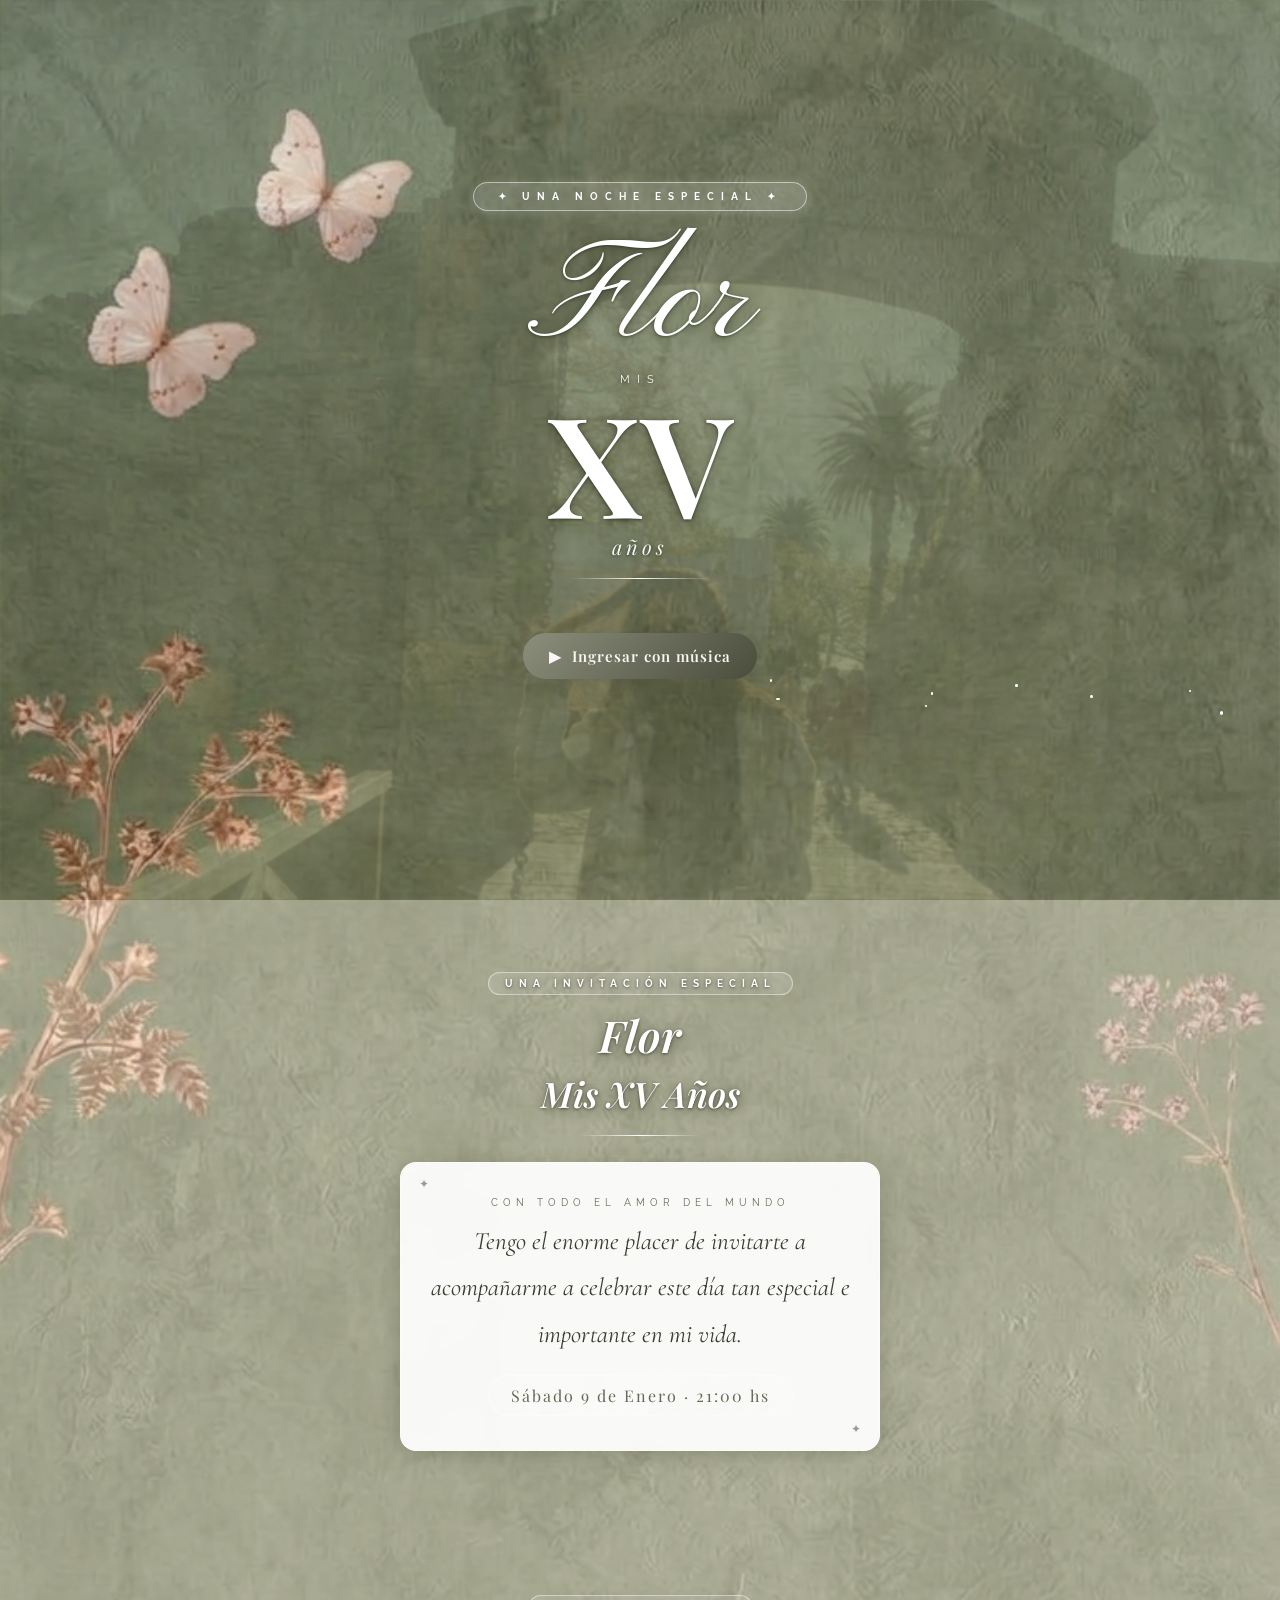
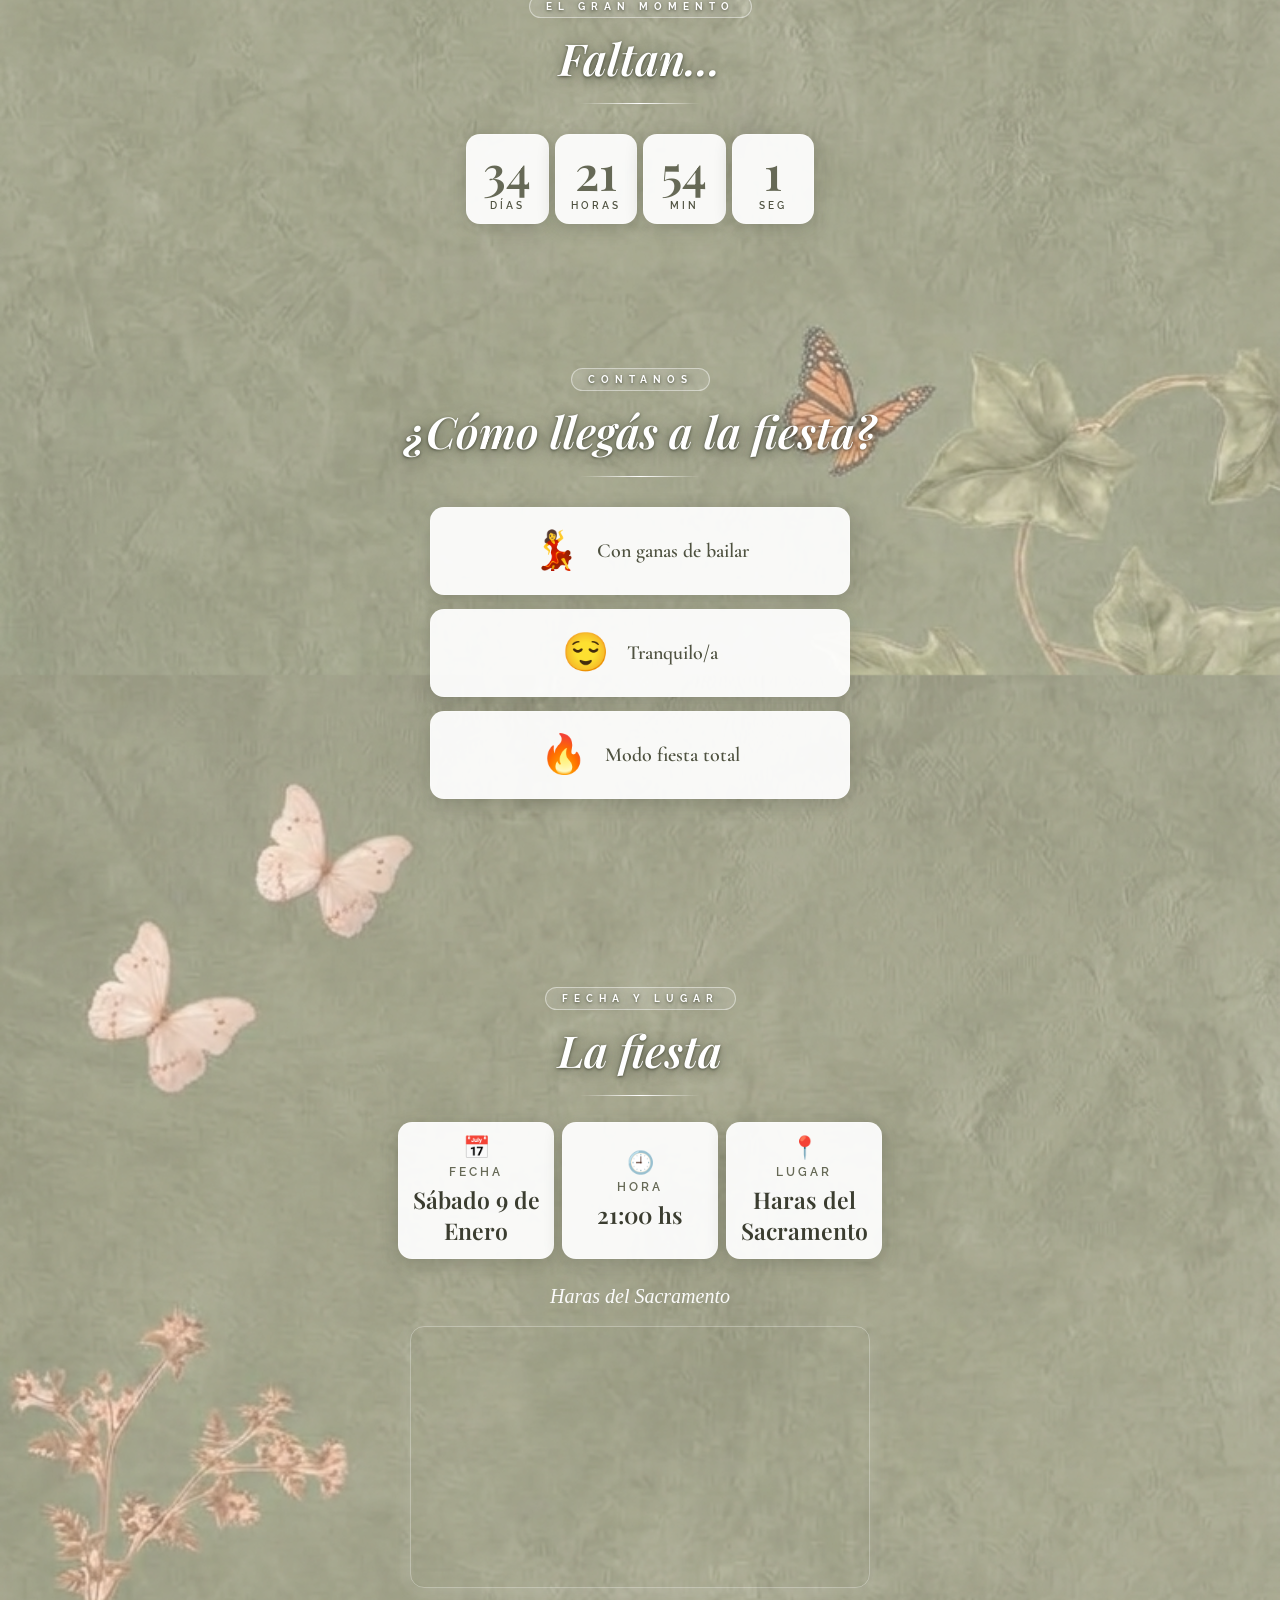
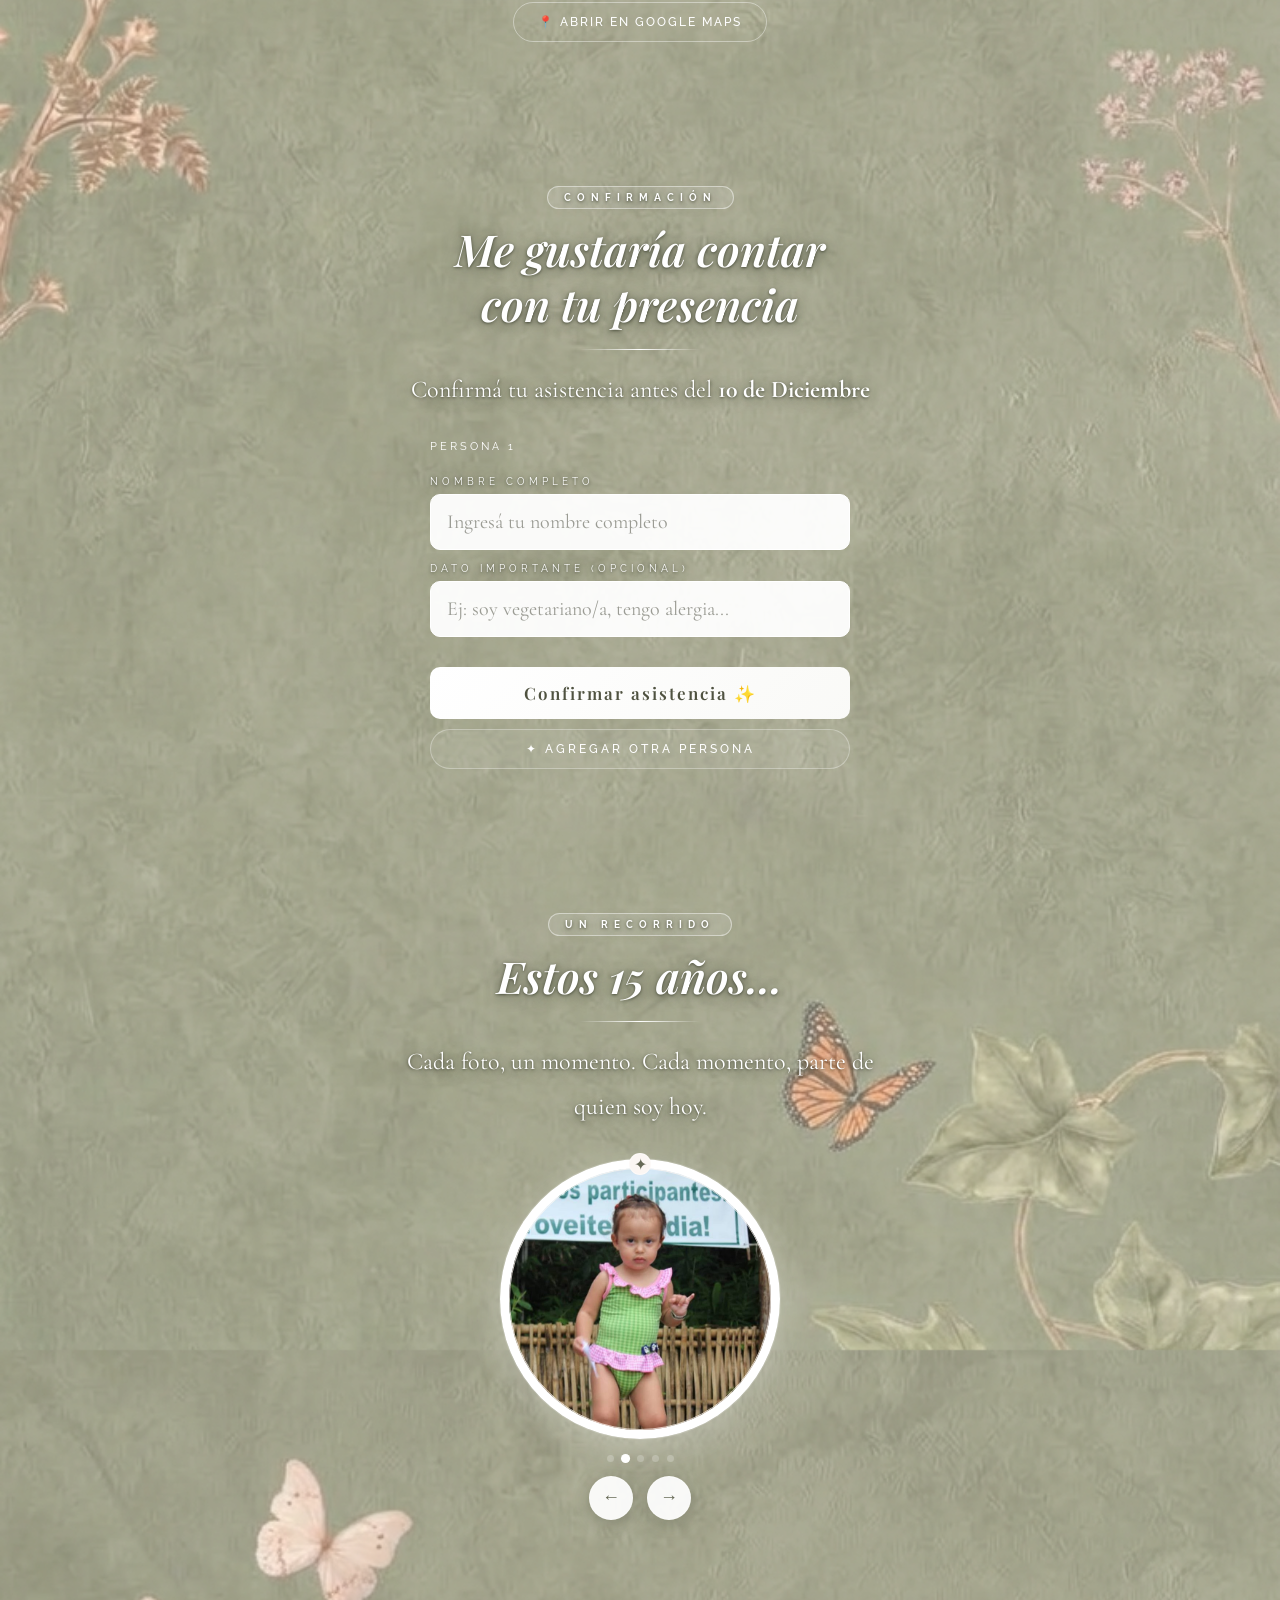
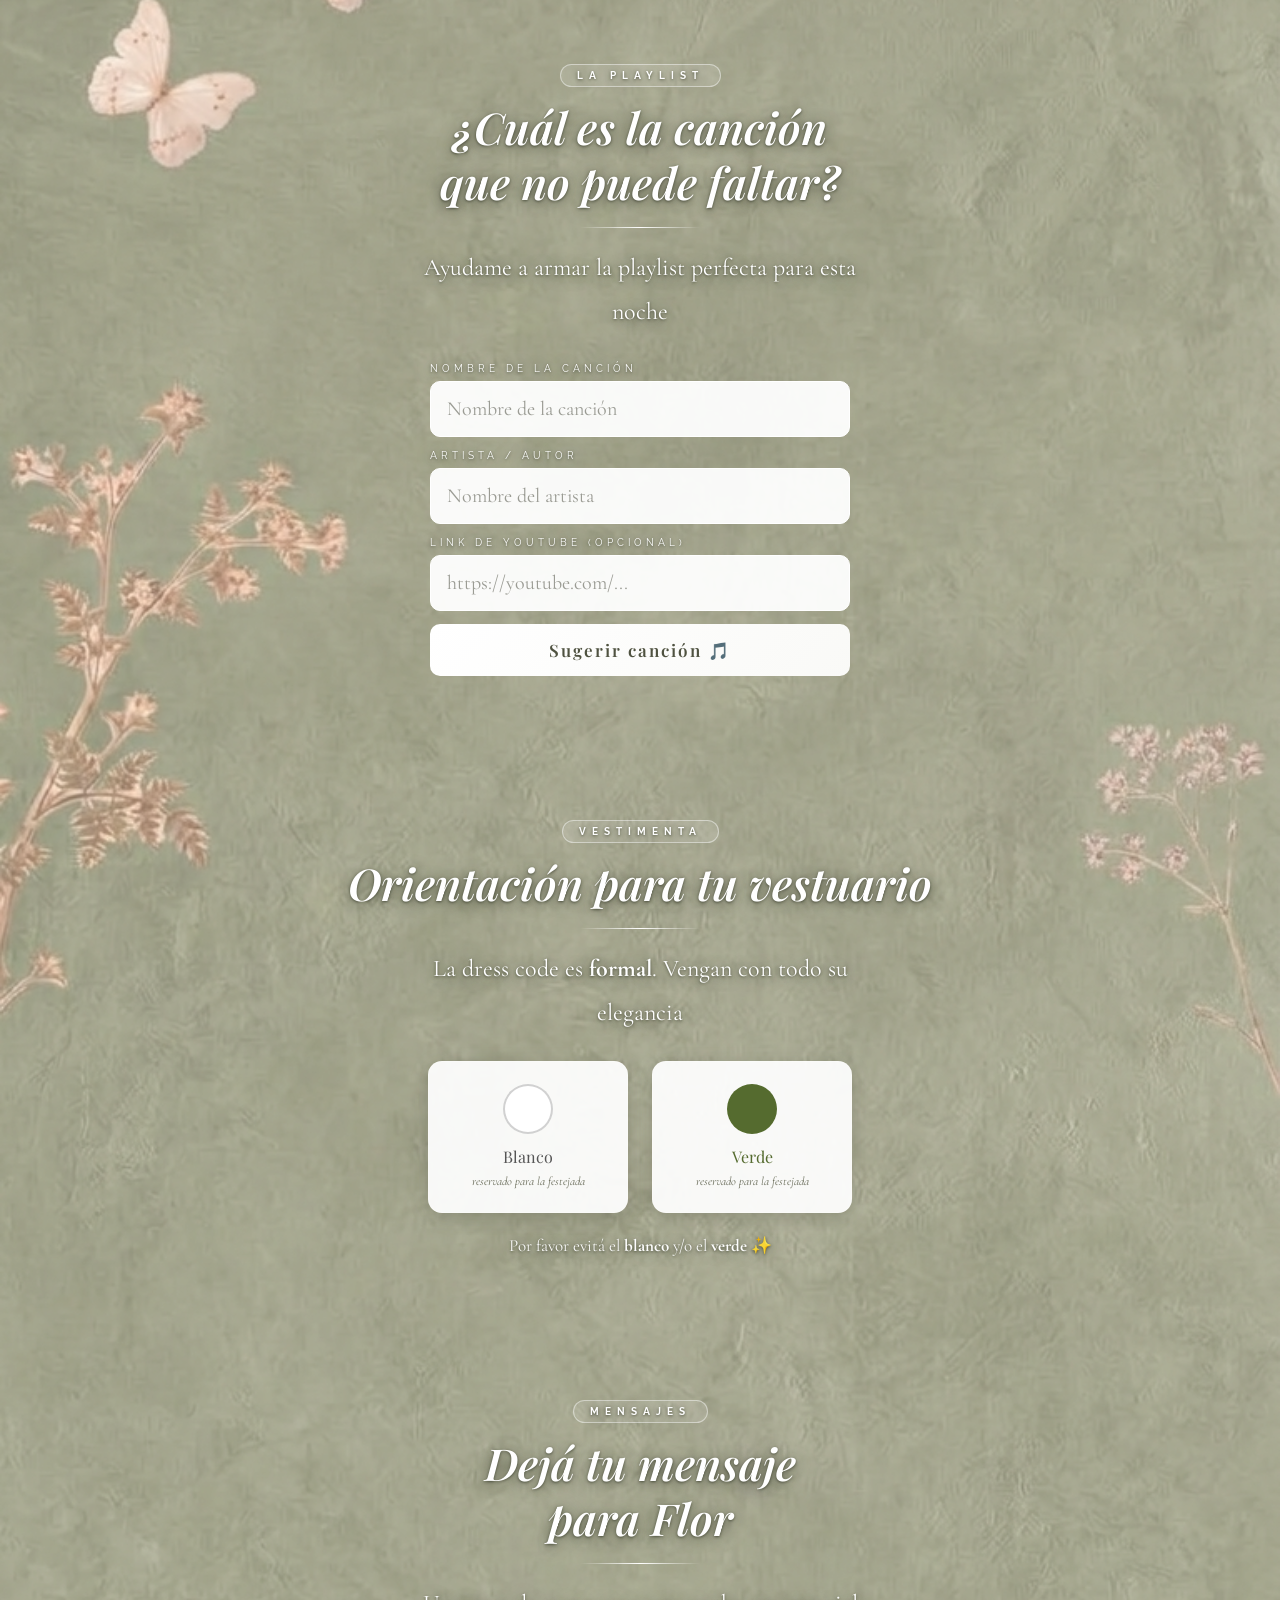
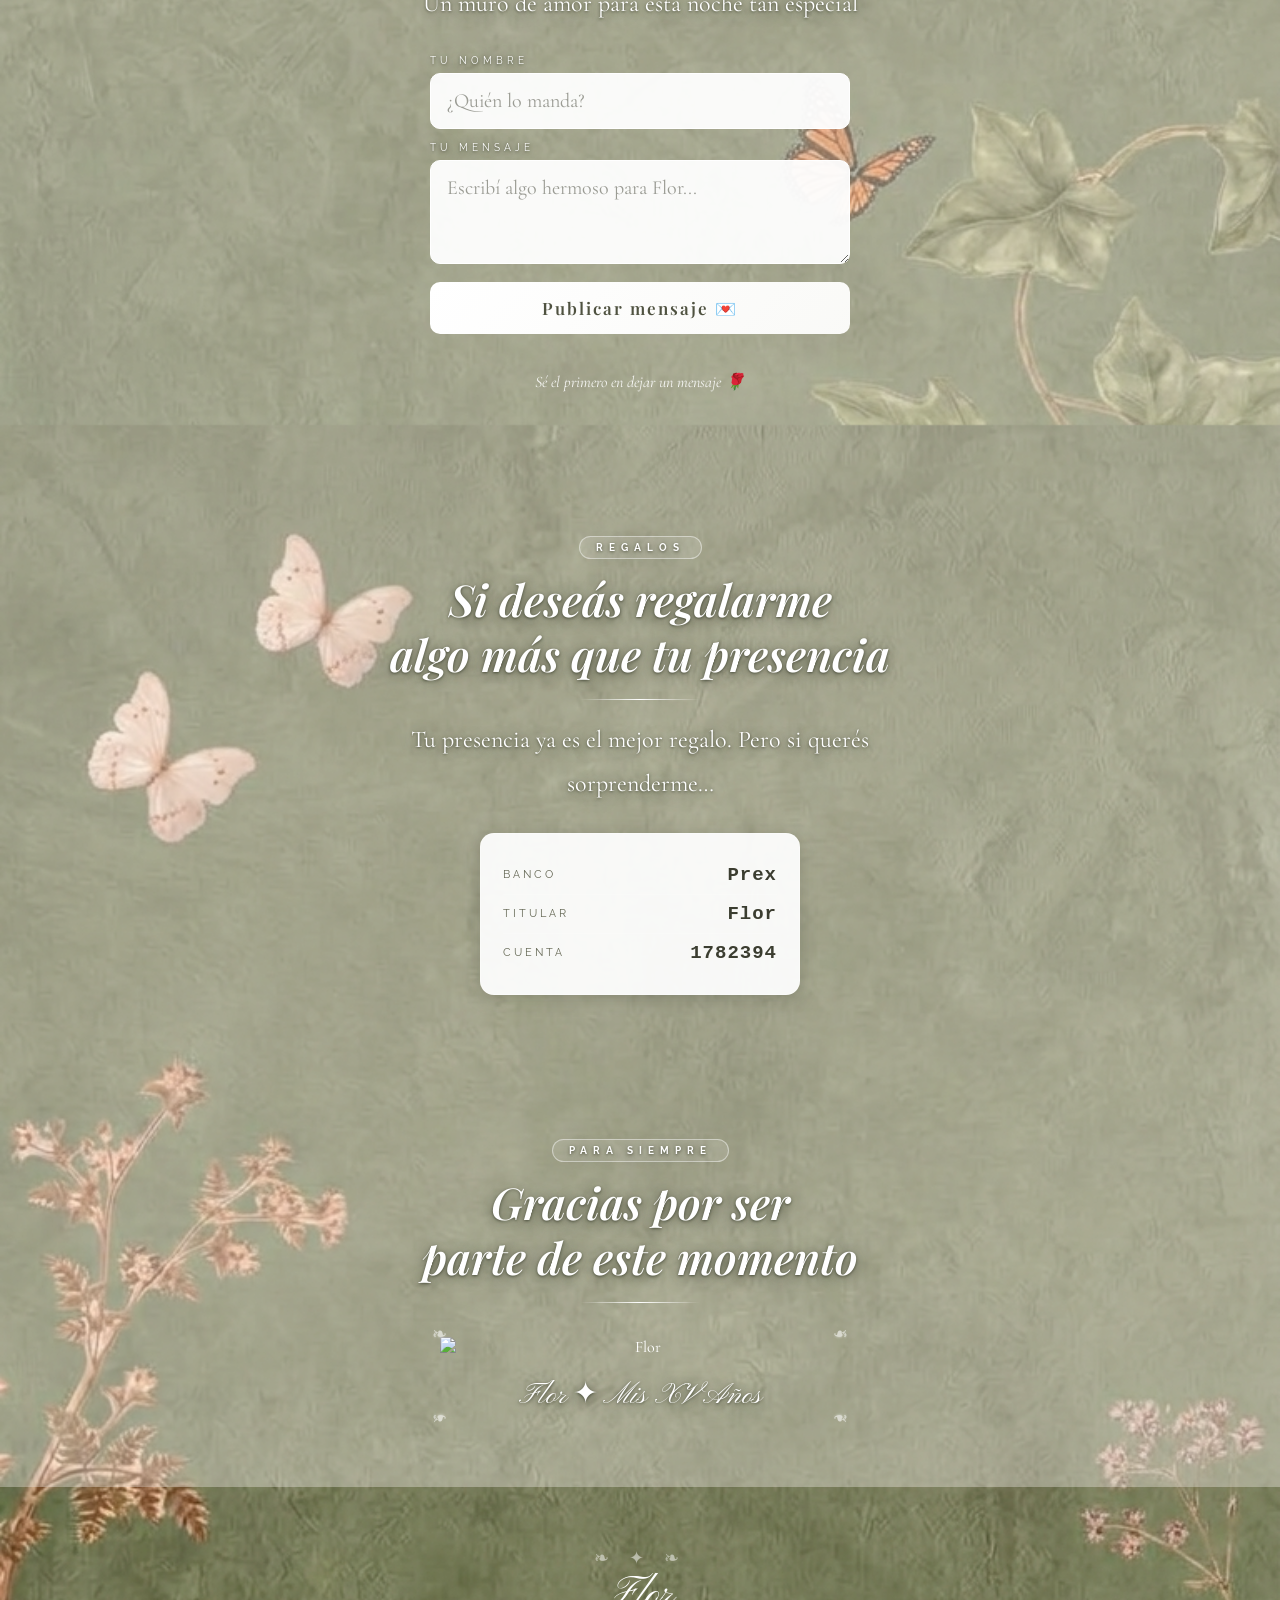
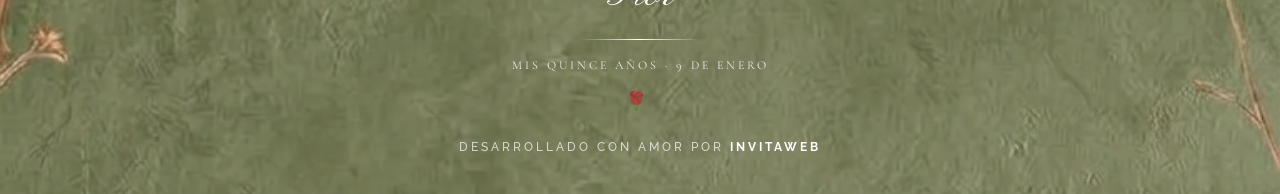
==== invitacion.html @ 7af590e0 "Update invitacion.html" ====
<!DOCTYPE html>
<html lang="es">
<head>
<meta charset="utf-8"/>
<meta content="width=device-width, initial-scale=1.0" name="viewport"/>
<title>Mis XV – Flor</title>
<meta content="Mis XV – Flor 🌹" property="og:title"/>
<meta content="¡Estás invitado/a a mis XV años! Sábado 19 de Septiembre · 21:00 hs" property="og:description"/>
<link href="https://fonts.googleapis.com/css2?family=Playfair+Display:ital,wght@0,400;0,600;1,400;1,600&family=Cormorant+Garamond:ital,wght@0,300;0,400;0,500;1,300;1,400&family=IM+Fell+English:ital@0;1&family=Raleway:wght@300;400;500&family=Dancing+Script:wght@600;700&family=Pinyon+Script&display=swap" rel="stylesheet"/>
<link href="styles.css" rel="stylesheet"/>
</head>
<body>
<div id="petals"></div>

<audio id="bg-audio" loop="">
<source src="https://www.dropbox.com/scl/fi/rh0qmie93x6ku0ab68xy7/beabadoobee-Glue-Song-Official-Music-Video.mp3?rlkey=zd44i51u4s9b6aph5uduyo4s8&st=zehzdgxe&dl=0&raw=1" type="audio/mpeg"/>
</audio>

<!-- ═══ HERO ═══ -->
<section id="hero">
<div id="hero-bg-photo"></div>
<div class="hero-badge">✦ una noche especial ✦</div>
<h1 class="hero-name">Flor</h1>
<p class="hero-pre">Mis</p>
<div class="hero-xv">XV</div>
<p class="hero-anos">años</p>
<div class="hero-divider"></div>
<div class="music-btn-wrap">
<button class="btn-music" id="musicBtn" onclick="toggleMusic()">
<span id="musicIcon">▶</span>
<span id="musicLabel">Ingresar con música</span>
</button>
<div class="audio-playing" id="audioAnim">
<div class="bar-anim" style="animation-delay:0s;height:5px;"></div>
<div class="bar-anim" style="animation-delay:.12s;height:9px;"></div>
<div class="bar-anim" style="animation-delay:.24s;height:13px;"></div>
<div class="bar-anim" style="animation-delay:.12s;height:9px;"></div>
<div class="bar-anim" style="animation-delay:0s;height:5px;"></div>
<span style="margin-left:8px;">Beabadoobee - Glue Song</span>
</div>
</div>
</section>

<!-- ═══ INVITACIÓN ═══ -->
<section class="section s-dark" id="invitacion">
<span class="sec-tag">una invitación especial</span>
<h2 class="sec-title"><span style="color:var(--fucsia-lila);">Flor</span><br/><em style="font-size:.8em;color:var(--gold);">Mis XV Años</em></h2>
<div class="gold-line"></div>
<div class="invite-card">
<p class="invite-who">Con todo el amor del mundo</p>
<p class="invite-text">Tengo el enorme placer de invitarte a acompañarme a celebrar este día tan especial e importante en mi vida.</p>
<div class="invite-date">Sábado 9 de Enero · 21:00 hs</div>
</div>
</section>

<!-- ═══ COUNTDOWN ═══ -->
<section class="section" id="countdown-section">
<span class="sec-tag">el gran momento</span>
<h2 class="sec-title" id="countdownTitle">Faltan...</h2>
<div class="gold-line"></div>
<div class="countdown-grid" id="countdownGrid">
<div class="count-box"><span class="count-num" id="cd-days">--</span><span class="count-label">Días</span></div>
<div class="count-box"><span class="count-num" id="cd-hours">--</span><span class="count-label">Horas</span></div>
<div class="count-box"><span class="count-num" id="cd-mins">--</span><span class="count-label">Min</span></div>
<div class="count-box"><span class="count-num" id="cd-secs">--</span><span class="count-label">Seg</span></div>
</div>
<div id="event-arrived">🌹 ¡Esta noche es la noche! 🌹</div>
</section>

<!-- ═══ MOOD ═══ -->
<section class="section s-rose">
<span class="sec-tag">contanos</span>
<h2 class="sec-title">¿Cómo llegás a la fiesta?</h2>
<div class="gold-line"></div>
<div class="mood-grid mood-grid-vertical">
<button class="mood-btn mood-btn-centered" onclick="selectMood(this,'¡Así me gusta! ¡Con toda la energía! 💃')">
<span class="mood-icon">💃</span><span class="mood-label">Con ganas de bailar</span>
</button>
<button class="mood-btn mood-btn-centered" onclick="selectMood(this,'Perfecto, también hay lugar para descansar 😌')">
<span class="mood-icon">😌</span><span class="mood-label">Tranquilo/a</span>
</button>
<button class="mood-btn mood-btn-centered" onclick="selectMood(this,'¡Genial, va a ser una noche a pura fiesta! 🎉🔥')">
<span class="mood-icon">🔥</span><span class="mood-label">Modo fiesta total</span>
</button>
</div>
<p id="mood-response"></p>
</section>

<!-- ═══ LUGAR ═══ -->
<section class="section s-dark">
<span class="sec-tag">fecha y lugar</span>
<h2 class="sec-title">La fiesta</h2>
<div class="gold-line"></div>
<div class="lugar-info">
<div class="lugar-detail"><span class="ld-icon">📅</span><span class="ld-label">Fecha</span><span class="ld-val">Sábado 9 de Enero</span></div>
<div class="lugar-detail"><span class="ld-icon">🕘</span><span class="ld-label">Hora</span><span class="ld-val">21:00 hs</span></div>
<div class="lugar-detail"><span class="ld-icon">📍</span><span class="ld-label">Lugar</span><span class="ld-val">Haras del Sacramento</span></div>
</div>
<p style="margin-top:6px;font-family:'IM Fell English',serif;font-style:italic;font-size:clamp(17px,3.8vw,20px);color:var(--text2);">Haras del Sacramento</p>
  <div class="map-embed-wrap">
<iframe src="https://www.google.com/maps?q=Haras+del+Sacramento&output=embed" width="100%" height="260" style="border:0;" allowfullscreen="" loading="lazy" referrerpolicy="no-referrer-when-downgrade"></iframe>
</div>
<a class="btn-add-more" style="display:inline-block;margin-top:14px;text-decoration:none;" href="https://www.google.com/maps/search/?api=1&query=Haras+del+Sacramento" target="_blank">📍 Abrir en Google Maps</a>
</div>
</section>

<!-- ═══ RSVP ═══ -->
<section class="section">
<span class="sec-tag">confirmación</span>
<h2 class="sec-title">Me gustaría contar<br/>con tu presencia</h2>
<div class="gold-line"></div>
<p class="sec-body">Confirmá tu asistencia antes del <strong style="color:var(--gold)">10 de Diciembre</strong></p>
<div id="rsvp-wrap">
<div id="rsvp-forms-container">
<div class="rsvp-form rsvp-person-form" id="rsvp-form-0">
<p class="rsvp-person-label">Persona 1</p>
<div><label class="field-label">Nombre completo</label><input class="rsvp-input rsvp-name-input" placeholder="Ingresá tu nombre completo" type="text"/></div>
<div><label class="field-label">Dato importante (opcional)</label><input class="rsvp-input rsvp-dato-input" placeholder="Ej: soy vegetariano/a, tengo alergia..." type="text"/></div>
</div>
</div>
<div style="max-width:420px;margin:12px auto 0;display:flex;gap:10px;flex-direction:column;">
<div style="position:relative;">
  <div class="party-burst" id="party-burst"></div>
  <button class="btn-gold" id="rsvp-btn" onclick="submitRSVP()">Confirmar asistencia ✨</button>
</div>
<button class="btn-add-person" id="btn-add-person" onclick="addRSVPPerson()">✦ Agregar otra persona</button>
<div class="progress-wrap" id="rsvp-progress-wrap">
  <div class="progress-bar" id="rsvp-progress-bar"></div>
</div>
<p class="sheet-loading" id="rsvp-loading">Enviando...</p>
</div>
</div>
<div class="success-box" id="rsvp-success" style="position:relative;">
  <div class="music-burst" id="party-burst-success"></div>
  <div class="song-success-content">
    <div class="vinyl-spin">🌹</div>
    <p class="song-success-headline">¡Confirmado!</p>
    <p class="success-msg" id="rsvp-thanks-msg"></p>
    <button class="btn-add-more" onclick="showAddMore()">¿Olvidaste a alguien? Agregar más →</button>
  </div>
</div>
<div id="rsvp-add-more" style="display:none;max-width:420px;margin:20px auto 0;">
  <div id="rsvp-extra-container"></div>
  <div style="display:flex;gap:10px;flex-direction:column;margin-top:10px;">
    <button class="btn-add-person" onclick="addExtraPerson()">✦ Agregar otra persona</button>
    <button class="btn-gold" id="rsvp-extra-btn" onclick="submitExtra()">Confirmar ✨</button>
    <p class="sheet-loading" id="rsvp-extra-loading">Enviando...</p>
  </div>
</div>
</section>

<!-- ═══ SLIDESHOW ═══ -->
<section class="section s-dark" id="slideshow-section">
<span class="sec-tag">un recorrido</span>
<h2 class="sec-title">Estos 15 años...</h2>
<div class="gold-line"></div>
<p class="sec-body">Cada foto, un momento. Cada momento, parte de quien soy hoy.</p>
<div class="slides-wrap">
<div class="slide active">
<div class="slide-photo"><div class="slide-photo-inner"><img alt="Foto 1" onerror="handleSlideImgError(this,1)" src="img/foto-1.jpg"/></div></div>
</div>
<div class="slide">
<div class="slide-photo"><div class="slide-photo-inner"><img alt="Foto 2" onerror="handleSlideImgError(this,2)" src="img/foto-2.jpg"/></div></div>
</div>
<div class="slide">
<div class="slide-photo"><div class="slide-photo-inner"><img alt="Foto 3" onerror="handleSlideImgError(this,3)" src="img/foto-3.jpg"/></div></div>
</div>
<div class="slide">
<div class="slide-photo"><div class="slide-photo-inner"><img alt="Foto 4" onerror="handleSlideImgError(this,4)" src="img/foto-4.jpg"/></div></div>
</div>
<div class="slide">
<div class="slide-photo"><div class="slide-photo-inner"><img alt="Foto 5" onerror="handleSlideImgError(this,5)" src="img/foto-5.jpg"/></div></div>
</div>
</div>
<div class="slide-dots" id="slideDots"></div>
<div class="slide-nav">
<button onclick="changeSlide(-1)">←</button>
<button onclick="changeSlide(1)">→</button>
</div>
</section>

<!-- ═══ CANCIÓN ═══ -->
<section class="section s-rose">
<span class="sec-tag">la playlist</span>
<h2 class="sec-title">¿Cuál es la canción<br/>que no puede faltar?</h2>
<div class="gold-line"></div>
<p class="sec-body">Ayudame a armar la playlist perfecta para esta noche </p>
<div id="cancion-wrap">
<div class="cancion-form">
<div><label class="field-label">Nombre de la canción</label><input class="rsvp-input" id="song-name" placeholder="Nombre de la canción" type="text"/></div>
<div><label class="field-label">Artista / Autor</label><input class="rsvp-input" id="song-artist" placeholder="Nombre del artista" type="text"/></div>
<div><label class="field-label">Link de YouTube (opcional)</label><input class="rsvp-input" id="song-yt" placeholder="https://youtube.com/..." type="url"/></div>
<button class="btn-gold" id="song-btn" onclick="submitSong()">Sugerir canción 🎵</button>
<p class="sheet-loading" id="song-loading">Enviando...</p>
</div>
</div>
<div class="success-box" id="song-success">
  <div class="music-burst" id="music-burst"></div>
  <div class="song-success-content">
    <div class="vinyl-spin">🎵</div>
    <p class="song-success-headline">¡Ya suena en la lista!</p>
    <p class="success-msg">Tu canción está en la playlist. ¡Esta noche va a sonar con todo! 🔥</p>
  </div>
</div>
</section>

<!-- ═══ DRESS CODE ═══ -->
<section class="section s-dark">
<span class="sec-tag">vestimenta</span>
<h2 class="sec-title">Orientación para tu vestuario</h2>
<div class="gold-line"></div>
<p class="sec-body">La dress code es <strong style="color:var(--gold)">formal</strong>. Vengan con todo su elegancia </p>
<div class="dress-grid" style="justify-content:center;">
<div class="dress-card">
  <div class="dress-swatch" style="background:#FFFFFF;border:2px solid rgba(0,0,0,.18);"></div>
  <span class="dress-name" style="color:#555555;">Blanco</span>
  <span class="dress-hint">reservado para la festejada</span>
</div>

<div class="dress-card">
  <div class="dress-swatch" style="background:#556B2F;border:2px solid rgba(85,107,47,.4);"></div>
  <span class="dress-name" style="color:#556B2F;">Verde</span>
  <span class="dress-hint">reservado para la festejada</span>
</div>
</div>
<p class="dress-avoid" style="margin-top:22px;font-size:17px;">Por favor evitá el <strong>blanco</strong> y/o el <strong>verde</strong> ✨</p>
</section>

<!-- ═══ MURO MENSAJES ═══ -->
<section class="section">
<span class="sec-tag">mensajes</span>
<h2 class="sec-title">Dejá tu mensaje<br/>para Flor</h2>
<div class="gold-line"></div>
<p class="sec-body" style="margin-bottom:26px;">Un muro de amor para esta noche tan especial</p>
<div class="wall-form">
<div><label class="field-label">Tu nombre</label><input class="rsvp-input" id="msg-author" placeholder="¿Quién lo manda?" type="text"/></div>
<div><label class="field-label">Tu mensaje</label><textarea class="rsvp-input" id="msg-text" placeholder="Escribí algo hermoso para Flor... " rows="3"></textarea></div>
<button class="btn-gold" id="msg-btn" onclick="submitMessage()">Publicar mensaje 💌</button>
<p class="sheet-loading" id="msg-loading">Enviando...</p>
</div>
<div class="messages-grid" id="messages-grid"></div>
<p id="no-msgs" style="font-style:italic;color:var(--text3);margin-top:14px;font-size:16px;">Sé el primero en dejar un mensaje 🌹</p>
<div id="load-more-wrap" style="display:none;margin-top:18px;">
<button class="btn-load-more" id="load-more-btn" onclick="showMoreMessages()">Ver más mensajes 💌</button>
</div>
</section>

<!-- ═══ REGALOS ═══ -->
<section class="section s-dark">
<span class="sec-tag">regalos</span>
<h2 class="sec-title">Si deseás regalarme<br/>algo más que tu presencia</h2>
<div class="gold-line"></div>
<p class="sec-body">Tu presencia ya es el mejor regalo. Pero si querés sorprenderme…</p>
<div class="cuenta-card">
<div class="cuenta-row"><span class="cuenta-key">Banco</span><span class="cuenta-val">Prex</span></div>
<div class="cuenta-row"><span class="cuenta-key">Titular</span><span class="cuenta-val">Flor</span></div>
<div class="cuenta-row"><span class="cuenta-key">Cuenta</span><span class="cuenta-val">1782394</span></div>
</div>
</section>

<!-- ═══ CIERRE / FOTO FINAL ═══ -->
<section class="section s-dark" id="cierre-foto">
<span class="sec-tag">para siempre</span>
<h2 class="sec-title">Gracias por ser<br/>parte de este momento</h2>
<div class="gold-line"></div>
<div class="closing-frame">
<span class="closing-corner tl">❧</span>
<span class="closing-corner tr">❧</span>
<span class="closing-corner bl">❧</span>
<span class="closing-corner br">❧</span>
<div class="closing-photo">
<img alt="Flor" src="img/foto-final.png">
</div>
<p class="closing-caption">Flor ✦ Mis XV Años</p>
</div>
</section>

<!-- ═══ FOOTER ═══ -->
<footer>
<div class="ornament">❧ ✦ ❧</div>
<p class="footer-name">Flor</p>
<div class="gold-line"></div>
<p class="footer-sub">MIS QUINCE AÑOS · 9 DE ENERO</p>
<div class="ornament" style="margin-top:18px;">🌹</div>
<p class="footer-dev">Desarrollado con amor por <a href="https://www.instagram.com/invitaweb.uy/" target="_blank">InvitaWeb</a></p>
</footer>

<script>
const RSVP_URL = 'https://script.google.com/macros/s/AKfycbz6zaMCX1VZ4fJ3eFZGw3TyyHkt1BLvQLmtPGyWaBY5JwIGKgKdiTIKQ6f_ffNEU2fv/exec';
const SONG_URL = 'https://script.google.com/macros/s/AKfycbwcX5lTQtEmETPQalHrNVCIgE8IbemVeIjVYNPHzPbcCnNeQtjoSjCJxRw3b9ZH9YSO/exec';
const WALL_URL = 'https://script.google.com/macros/s/AKfycbzq3lGTcKD_qXcnl8Ip_18fSxutKsBAfMtpEACx8kJLrfo4gyauQd9Y-OVC8UQUzonWyw/exec';
const TOKEN    = 'flor2027xv';

/* PÉTALOS */
(function(){
  const c=document.getElementById('petals');
  const cols=['#e8c766','#f5deb3','#fff8dc','#d4af37','#ffffff','#f0e68c'];
  for(let i=0;i<55;i++){
    const p=document.createElement('div'); p.className='petal';
    const s=1.5+Math.random()*3;
    const color=cols[Math.floor(Math.random()*cols.length)];
    p.style.cssText=[
      'left:'+(Math.random()*100)+'vw',
      'width:'+s+'px','height:'+s+'px',
      'background:'+color,
      'box-shadow:0 0 '+(s*2)+'px '+(s*.8)+'px '+color,
      'animation-duration:'+(5+Math.random()*7)+'s, '+(.3+Math.random()*.4)+'s',
      'animation-delay:'+(Math.random()*10)+'s, '+(Math.random()*.4)+'s'
    ].join(';');
    c.appendChild(p);
  }
})();

/* SPARKLES */
(function(){
  const h=document.getElementById('hero');
  for(let i=0;i<16;i++){
    const s=document.createElement('div'); s.className='hero-sparkle';
    s.style.cssText=[
      'left:'+(10+Math.random()*80)+'%','top:'+(10+Math.random()*80)+'%',
      'width:'+(1+Math.random()*2.5)+'px','height:'+(1+Math.random()*2.5)+'px',
      'background:var(--gold)',
      'animation-duration:'+(2+Math.random()*4)+'s',
      'animation-delay:'+(Math.random()*4)+'s'
    ].join(';');
    h.appendChild(s);
  }
})();

/* MÚSICA */
let playing=false;
function toggleMusic(){
  const a=document.getElementById('bg-audio');
  const icon=document.getElementById('musicIcon');
  const lbl=document.getElementById('musicLabel');
  const anim=document.getElementById('audioAnim');
  const floatBtn=document.getElementById('music-float');
  const pauseSvg=document.getElementById('float-pause-svg');
  const playSvg=document.getElementById('float-play-svg');
  if(!playing){
    a.play().catch(()=>{});
    icon.textContent='⏸'; lbl.textContent='Pausar música';
    anim.classList.add('show');
    floatBtn.style.display='flex';
    if(pauseSvg){pauseSvg.style.display='block'; playSvg.style.display='none';}
    playing=true;
  }else{
    a.pause();
    icon.textContent='▶'; lbl.textContent='Reanudar música';
    anim.classList.remove('show');
    floatBtn.style.display='flex';
    if(pauseSvg){pauseSvg.style.display='none'; playSvg.style.display='block';}
    playing=false;
  }
}

/* COUNTDOWN — 19 de Septiembre 2026 a las 21hs */
(function(){
  const target=new Date('2027-01-09T21:00:00');
  const grid=document.getElementById('countdownGrid');
  const arrived=document.getElementById('event-arrived');
  const title=document.getElementById('countdownTitle');
  function tick(){
    const diff=target-Date.now();
    if(diff<=0){grid.style.display='none';arrived.style.display='block';title.style.display='none';return;}
    document.getElementById('cd-days').textContent=Math.floor(diff/86400000);
    document.getElementById('cd-hours').textContent=Math.floor((diff%86400000)/3600000);
    document.getElementById('cd-mins').textContent=Math.floor((diff%3600000)/60000);
    document.getElementById('cd-secs').textContent=Math.floor((diff%60000)/1000);
  }
  tick(); setInterval(tick,1000);
})();

/* MOOD */
function selectMood(btn,msg){
  document.querySelectorAll('.mood-btn').forEach(b=>b.classList.remove('selected'));
  btn.classList.add('selected');
  const r=document.getElementById('mood-response');
  r.style.opacity=0;
  setTimeout(()=>{r.textContent=msg;r.style.opacity=1;},200);
}

/* Muestra un ícono de reemplazo si la foto del carrusel todavía no fue subida a la carpeta img/ */
function handleSlideImgError(img,n){
  img.parentElement.innerHTML='<div class="slide-photo-placeholder"><span>🌹</span><span>foto '+n+'</span></div>';
}

/* SLIDESHOW */
(function(){
  const slides=document.querySelectorAll('.slide');
  const dotsEl=document.getElementById('slideDots');
  let current=0, timer;
  slides.forEach((_,i)=>{
    const d=document.createElement('button'); d.className='sdot'+(i===0?' active':'');
    d.onclick=()=>goTo(i); dotsEl.appendChild(d);
  });
  function goTo(n){
    slides[current].classList.remove('active'); dotsEl.children[current].classList.remove('active');
    current=(n+slides.length)%slides.length;
    slides[current].classList.add('active'); dotsEl.children[current].classList.add('active');
    resetTimer();
  }
  function resetTimer(){clearInterval(timer); timer=setInterval(()=>goTo(current+1),4000);}
  resetTimer();
  window.changeSlide=n=>goTo(current+n);
})();

/* UTIL FETCH SHEETS */
async function sendToSheet(url,data,btnId,loadingId){
  const btn=document.getElementById(btnId);
  const loading=document.getElementById(loadingId);
  btn.disabled=true; loading.classList.add('show');
  try{ await fetch(url,{method:'POST',body:JSON.stringify(data)}); }
  catch(e){console.warn('Sheet error',e);}
  loading.classList.remove('show');
}

/* RSVP */
let rsvpPersonCount=1;
function addRSVPPerson(){
  const container=document.getElementById('rsvp-forms-container');
  const idx=rsvpPersonCount;
  const div=document.createElement('div');
  div.className='rsvp-form rsvp-person-form'; div.id='rsvp-form-'+idx;
  div.innerHTML=`
    <p class="rsvp-person-label">Persona ${idx+1} <button onclick="removeRSVPPerson(${idx})" class="btn-remove-person">✕ quitar</button></p>
    <div><label class="field-label">Nombre completo</label><input class="rsvp-input rsvp-name-input" placeholder="Nombre completo" type="text"/></div>
    <div><label class="field-label">Dato importante (opcional)</label><input class="rsvp-input rsvp-dato-input" placeholder="Ej: soy vegetariano/a, tiene alergia..." type="text"/></div>
  `;
  container.appendChild(div); rsvpPersonCount++;
}
function removeRSVPPerson(idx){
  const el=document.getElementById('rsvp-form-'+idx); if(el)el.remove();
}
  
async function submitRSVP(){
  const forms=document.querySelectorAll('#rsvp-forms-container .rsvp-person-form');
  const personas=[]; let allValid=true;
  forms.forEach(form=>{
    const name=form.querySelector('.rsvp-name-input').value.trim();
    const dato=form.querySelector('.rsvp-dato-input').value.trim();
    if(!name){allValid=false; form.querySelector('.rsvp-name-input').focus();}
    else personas.push({name,dato});
  });
  if(!allValid){alert('Por favor ingresá el nombre de todas las personas.');return;}
  const btn=document.getElementById('rsvp-btn');
  const loading=document.getElementById('rsvp-loading');
  const progressWrap=document.getElementById('rsvp-progress-wrap');
  const progressBar=document.getElementById('rsvp-progress-bar');
  btn.disabled=true; loading.classList.add('show'); progressWrap.classList.add('show');

  let currentPct=0;
  progressBar.style.width='0%';
  const total=personas.length;

  for(let i=0;i<total;i++){
    const p=personas[i];
    const segStart=(i/total)*100;
    const segEnd=((i+0.92)/total)*100; // deja un margen para el "snap" final del tramo

    // avance simulado dentro del tramo actual, mientras se espera la respuesta real
    const ticker=setInterval(()=>{
      currentPct += (segEnd-currentPct)*0.15;
      if(currentPct>segEnd) currentPct=segEnd;
      progressBar.style.width=currentPct+'%';
    },80);

    await fetch(RSVP_URL,{method:'POST',body:JSON.stringify({nombre:p.name,extra:p.dato,timestamp:new Date().toLocaleString('es-UY'),token:TOKEN})}).catch(()=>{});

    clearInterval(ticker);
    currentPct=((i+1)/total)*100;
    progressBar.style.width=currentPct+'%';
  }

  loading.classList.remove('show');
  setTimeout(()=>{progressWrap.classList.remove('show');},450);
  document.getElementById('rsvp-wrap').style.display='none';
  const suc=document.getElementById('rsvp-success'); suc.style.display='block';
  const nombres=personas.map(p=>p.name).join(', ');
  document.getElementById('rsvp-thanks-msg').textContent='¡Gracias! Asistencia confirmada para: '+nombres+'. ¡Los esperamos con todo! 🌹';
  setTimeout(launchPartyEmojis,100);
  setTimeout(launchPartyEmojis,600);
}

/* CANCIÓN */
async function submitSong(){
  const name=document.getElementById('song-name').value.trim();
  const artist=document.getElementById('song-artist').value.trim();
  const yt=document.getElementById('song-yt').value.trim();
  if(!name||!artist){alert('Por favor ingresá la canción y el artista.');return;}
  await sendToSheet(SONG_URL,{nombre:name+' - '+artist,extra:yt,timestamp:new Date().toLocaleString('es-UY'),token:TOKEN},'song-btn','song-loading');
  document.getElementById('cancion-wrap').style.display='none';
  document.getElementById('song-success').style.display='block';
  setTimeout(launchMusicNotes,100);
}

/* MURO */
//const localMessages=[];
(async function loadMessages(){
  try{
    const res=await fetch(WALL_URL);
    const data=await res.json();
    if(Array.isArray(data)){
      data.forEach(row=>{
        if(row.nombre&&row.mensaje)
          localMessages.push({author:row.nombre,text:row.mensaje,time:new Date(row.timestamp||Date.now())});
      });
      renderMessages();
    }
  }catch(e){}
})();
async function submitMessage(){
  const author=document.getElementById('msg-author').value.trim();
  const text=document.getElementById('msg-text').value.trim();
  if(!author||!text){alert('Por favor completá tu nombre y mensaje.');return;}
  await sendToSheet(WALL_URL,{nombre:author,mensaje:text,timestamp:new Date().toLocaleString('es-UY'),token:TOKEN},'msg-btn','msg-loading');
  localMessages.push({author,text,time:new Date()});
  document.getElementById('msg-author').value='';
  document.getElementById('msg-text').value='';
  document.getElementById('msg-btn').disabled=false;
  renderMessages();
}
const MSG_PAGE=5; let msgVisible=MSG_PAGE;
function renderMessages(reset){
  if(reset) msgVisible=MSG_PAGE;
  const grid=document.getElementById('messages-grid');
  const noMsg=document.getElementById('no-msgs');
  const loadWrap=document.getElementById('load-more-wrap');
  const sorted=[...localMessages].reverse();
  if(sorted.length>0) noMsg.style.display='none';
  grid.innerHTML='';
  sorted.slice(0,msgVisible).forEach(m=>{
    const d=document.createElement('div'); d.className='msg-card';
    d.innerHTML=`<p class="msg-author">${m.author}</p><p class="msg-text">"${m.text}"</p>`;
    grid.appendChild(d);
  });
  if(loadWrap) loadWrap.style.display=(sorted.length>msgVisible)?'block':'none';
}
function showMoreMessages(){ msgVisible+=MSG_PAGE; renderMessages(); }

/* RSVP EXTRA */
function showAddMore(){
  document.getElementById('rsvp-add-more').style.display='block';
  addExtraPerson();
  document.getElementById('rsvp-success').querySelector('.btn-add-more').style.display='none';
}
let extraPersonCount=0;
function addExtraPerson(){
  const container=document.getElementById('rsvp-extra-container');
  const idx=extraPersonCount++;
  const div=document.createElement('div');
  div.className='rsvp-form rsvp-person-form'; div.id='rsvp-extra-'+idx;
  div.innerHTML=`
    <p class="rsvp-person-label">Persona extra ${idx+1} <button onclick="document.getElementById('rsvp-extra-${idx}').remove()" class="btn-remove-person">✕ quitar</button></p>
    <div><label class="field-label">Nombre completo</label><input class="rsvp-input rsvp-name-input" placeholder="Nombre completo" type="text"/></div>
    <div><label class="field-label">Dato importante (opcional)</label><input class="rsvp-input rsvp-dato-input" placeholder="Ej: soy vegetariano/a..." type="text"/></div>
  `;
  container.appendChild(div);
}
async function submitExtra(){
  const forms=document.querySelectorAll('#rsvp-extra-container .rsvp-person-form');
  const personas=[]; let allValid=true;
  forms.forEach(form=>{
    const name=form.querySelector('.rsvp-name-input').value.trim();
    const dato=form.querySelector('.rsvp-dato-input').value.trim();
    if(!name){allValid=false;}else{personas.push({name,dato});}
  });
  if(!allValid){alert('Por favor ingresá el nombre.');return;}
  const btn=document.getElementById('rsvp-extra-btn');
  const loading=document.getElementById('rsvp-extra-loading');
  btn.disabled=true; loading.classList.add('show');
  for(const p of personas){
    await fetch(RSVP_URL,{method:'POST',body:JSON.stringify({nombre:p.name,extra:p.dato,timestamp:new Date().toLocaleString('es-UY'),token:TOKEN})}).catch(()=>{});
  }
  loading.classList.remove('show');
  document.getElementById('rsvp-add-more').style.display='none';
  const nombres=personas.map(p=>p.name).join(', ');
  const msg=document.getElementById('rsvp-thanks-msg');
  msg.textContent+=' • También confirmado: '+nombres+' 🌹';
}

/* ANIMACIÓN RSVP */
function launchPartyEmojis(){
  const burst=document.getElementById('party-burst');
  if(!burst) return; burst.innerHTML='';
  const emojis=['🌹','🎉','💫','🎊','👑','🥂','🎈','✨','🎀','🌟'];
  for(let i=0;i<18;i++){
    const el=document.createElement('div'); el.className='music-note';
    const angle=Math.random()*360, dist=70+Math.random()*160;
    const tx=Math.cos(angle*Math.PI/180)*dist+'px', ty=Math.sin(angle*Math.PI/180)*dist+'px';
    const rot=(Math.random()-.5)*180+'deg';
    el.style.cssText=`--tx:${tx};--ty:${ty};--rot:${rot};animation-delay:${Math.random()*.4}s;font-size:${16+Math.random()*18}px;`;
    el.textContent=emojis[Math.floor(Math.random()*emojis.length)];
    burst.appendChild(el);
  }
}

/* ANIMACIÓN CANCIÓN */
function launchMusicNotes(){
  const burst=document.getElementById('music-burst');
  if(!burst) return; burst.innerHTML='';
  const notes=['🎵','🎶','🎸','🎹','🎤','✨','🎼','💫'];
  for(let i=0;i<18;i++){
    const el=document.createElement('div'); el.className='music-note';
    const angle=Math.random()*360, dist=70+Math.random()*160;
    const tx=Math.cos(angle*Math.PI/180)*dist+'px', ty=Math.sin(angle*Math.PI/180)*dist+'px';
    const rot=(Math.random()-.5)*180+'deg';
    el.style.cssText=`--tx:${tx};--ty:${ty};--rot:${rot};animation-delay:${Math.random()*.4}s;font-size:${16+Math.random()*18}px;`;
    el.textContent=notes[Math.floor(Math.random()*notes.length)];
    burst.appendChild(el);
  }
}
</script>

<!-- MUSIC FLOAT WIDGET -->
<button id="music-float" onclick="toggleMusic()" title="Reproducir / Pausar música"
  style="display:none;position:fixed;bottom:22px;right:22px;z-index:1000;
  width:54px;height:54px;border-radius:50%;border:none;cursor:pointer;
  background:linear-gradient(135deg,var(--gold),var(--rose-old));
  box-shadow:0 4px 20px rgba(201,169,110,0.4);
  align-items:center;justify-content:center;
  transition:transform .2s,box-shadow .2s;padding:0;">
  <svg id="float-pause-svg" xmlns="http://www.w3.org/2000/svg" width="22" height="22" viewBox="0 0 24 24" fill="black" style="display:block;">
    <rect x="5" y="4" width="4" height="16" rx="1.5"/>
    <rect x="15" y="4" width="4" height="16" rx="1.5"/>
  </svg>
  <svg id="float-play-svg" xmlns="http://www.w3.org/2000/svg" width="22" height="22" viewBox="0 0 24 24" fill="black" style="display:none;margin-left:3px;">
    <polygon points="5,3 19,12 5,21"/>
  </svg>
</button>
</body>
</html>
---- styles.css ----
:root{
  --rose-old:#ffffff; --rose-deep:#666956; --rose-light:#ffffff; --rose-pale:#f8e9e7;
  --gold:#ffffff; --gold-light:#ffffff; --gold-pale:#f7ece9; --gold-deep:#ffffff;
  --beige:#f4ece8; --beige2:#ebdfd9; --beige3:#ddcdc5;
  --cream:#fbf6f3; --cream2:rgba(251,246,243,0.88); --cream3:rgba(251,246,243,0.55);
  --text:#ffffff; --text2:rgba(255,255,255,0.96); --text3:rgba(255,255,255,0.88);
  --dark:#ffffff; --dark2:#575a48;
  --card-bg:rgba(255,255,255,0.93); --card-border:rgba(255,255,255,0.7);
  --fucsia-lila:#ffffff;
  --bordo:#4a4c3c; --bordo-light:#8c8f7c;
}
*,*::before,*::after{box-sizing:border-box;margin:0;padding:0;}
html{scroll-behavior:smooth;}
body{
  background-color:#f2e0d4;
  background-image:url('bg-natali.png');
  background-size:100% auto;
  background-repeat:repeat-y;
  background-attachment:scroll;
  font-family:'Cormorant Garamond',serif;color:var(--text);overflow-x:hidden;
}

::-webkit-scrollbar{width:4px;}
::-webkit-scrollbar-track{background:var(--beige);}
::-webkit-scrollbar-thumb{background:var(--gold);border-radius:2px;}

/* PÉTALOS */
#petals{position:fixed;inset:0;pointer-events:none;z-index:5;}
.petal{
  position:absolute;top:-20px;border-radius:50%;
  animation:petalFall linear infinite, petalTwinkle .4s ease-in-out infinite alternate;
  opacity:0;
}
@keyframes petalFall{
  0%{transform:translateY(0) rotate(0deg) translateX(0);opacity:.7;}
  50%{transform:translateY(50vh) rotate(200deg) translateX(18px);opacity:.5;}
  100%{transform:translateY(108vh) rotate(380deg) translateX(-12px);opacity:0;}
}
@keyframes petalTwinkle{
  0%{filter:brightness(1) saturate(1);}
  100%{filter:brightness(2.4) saturate(1.4);}
}

/* HERO */
#hero{
  min-height:100vh;display:flex;flex-direction:column;align-items:center;
  justify-content:center;position:relative;overflow:hidden;padding:60px 24px;
  background:transparent;
}
/* Foto de fondo semitransparente */
#hero-bg-photo{
  position:absolute;inset:0;
  background-image:url('img/foto-5.jpg');
  background-size:cover;background-position:center top;
  opacity:0.18;filter:blur(1px) saturate(0.75) sepia(.15);z-index:0;
}
#hero > *:not(#hero-bg-photo){position:relative;z-index:1;}

.hero-sparkle{position:absolute;border-radius:50%;animation:sparkle ease-in-out infinite;z-index:1;}
@keyframes sparkle{0%,100%{opacity:0;transform:scale(0);}50%{opacity:.5;transform:scale(1);}}

/* Ornamentos de esquina en hero */
.hero-corner{position:absolute;font-size:clamp(22px,4vw,34px);color:var(--gold-deep);opacity:.4;z-index:1;}
.hero-corner.tl{top:22px;left:22px;} .hero-corner.tr{top:22px;right:22px;transform:scaleX(-1);}
.hero-corner.bl{bottom:22px;left:22px;transform:scaleY(-1);} .hero-corner.br{bottom:22px;right:22px;transform:scale(-1);}

.hero-badge{
  background:rgba(255,255,255,0.14);border:1.5px solid rgba(255,255,255,0.7);
  border-radius:50px;padding:8px 24px;margin-bottom:22px;
  font-family:'Raleway',sans-serif;font-size:10px;font-weight:700;letter-spacing:7px;
  color:#ffffff;text-transform:uppercase;
  box-shadow:0 2px 12px rgba(255,255,255,.18);
  opacity:0;animation:fadeUp 1s .1s forwards;
}
.hero-badge{color:#fff!important;border-color:rgba(255,255,255,.5)!important;}
.hero-pre{font-family:'Raleway',sans-serif;font-size:11px;letter-spacing:7px;color:var(--rose-old);text-transform:uppercase;margin-bottom:5px;opacity:0;animation:fadeUp 1s .3s forwards;}
.hero-name{font-family:'Pinyon Script',cursive;font-size:clamp(80px,20vw,140px);font-weight:400;color:var(--fucsia-lila);line-height:1;text-shadow:0 2px 28px rgba(150,80,90,.28);opacity:0;animation:fadeUp 1s .55s forwards;}
.hero-xv{
  font-family:'Playfair Display',serif;font-size:clamp(78px,21vw,140px);font-weight:600;
  color:var(--gold);line-height:1;
  text-shadow:0 2px 40px rgba(255,255,255,.3);
  opacity:0;animation:fadeUp 1s .8s forwards;
}
.hero-anos{font-family:'Playfair Display',serif;font-style:italic;font-size:20px;color:var(--text2);letter-spacing:4px;margin-top:2px;opacity:0;animation:fadeUp 1s 1s forwards;}
.hero-divider{width:140px;height:1px;background:linear-gradient(90deg,transparent,var(--gold),transparent);margin:18px auto;opacity:0;animation:fadeUp 1s .9s forwards;}

.music-btn-wrap{margin-top:36px;opacity:0;animation:fadeUp 1s 1.3s forwards;}
.music-card{background:rgba(255,255,255,0.93);border:1px solid rgba(255,255,255,0.38);border-radius:16px;padding:20px 26px;max-width:320px;margin:0 auto;backdrop-filter:blur(10px);box-shadow:0 4px 24px rgba(255,255,255,.15);}
.music-card p{font-style:italic;font-size:16px;color:var(--text2);margin-bottom:13px;line-height:1.6;text-align:center;}
.btn-music{display:inline-flex;align-items:center;gap:10px;background:linear-gradient(135deg,var(--bordo-light) 0%,var(--bordo) 100%);border:none;border-radius:50px;color:var(--cream);padding:13px 26px;font-family:'Playfair Display',serif;font-size:15px;font-weight:600;cursor:pointer;transition:transform .2s,box-shadow .2s;letter-spacing:1px;box-shadow:0 6px 20px rgba(74,76,60,.3);}
.btn-music:hover{transform:translateY(-2px);box-shadow:0 8px 26px rgba(74,76,60,.4);}
.audio-playing{display:none;align-items:center;justify-content:center;gap:4px;margin-top:11px;color:var(--gold);font-size:11px;letter-spacing:2px;font-family:'Raleway',sans-serif;}
.audio-playing.show{display:flex;}
.bar-anim{width:3px;border-radius:2px;background:var(--gold);animation:barB ease-in-out infinite;}
@keyframes barB{0%,100%{height:4px;}50%{height:14px;}}
@keyframes fadeUp{from{opacity:0;transform:translateY(22px);}to{opacity:1;transform:translateY(0);}}

/* SECCIONES */
.section{position:relative;z-index:2;padding:72px 24px;text-align:center;background:rgba(251,246,243,0.35);border-bottom:none;}
.s-dark{background:rgba(251,246,243,0.35);}
.s-rose{background:rgba(251,246,243,0.35);}
.sec-tag{display:inline-block;font-family:'Raleway',sans-serif;font-size:10px;font-weight:700;color:#ffffff;letter-spacing:6px;text-transform:uppercase;margin-bottom:12px;background:rgba(255,255,255,.12);padding:5px 16px;border-radius:50px;border:1.5px solid rgba(255,255,255,.45);}
.sec-title{font-family:'Playfair Display',serif;font-size:clamp(28px,6.5vw,44px);font-weight:600;color:var(--fucsia-lila);line-height:1.25;font-style:italic;}
.sec-body{font-size:clamp(20px,4.2vw,24px);line-height:1.85;color:var(--text);max-width:480px;margin:16px auto 0;}
.gold-line{width:120px;height:1px;background:linear-gradient(90deg,transparent,var(--gold),transparent);margin:18px auto;}
.ornament{color:rgba(255,255,255,.5);font-size:18px;letter-spacing:8px;}

/* INVITACIÓN */
.invite-card{max-width:480px;margin:26px auto 0;background:rgba(255,255,255,0.93);border:1px solid rgba(255,255,255,0.35);border-radius:16px;padding:34px 28px;position:relative;box-shadow:0 4px 32px rgba(255,255,255,.12);backdrop-filter:blur(10px);}
.invite-card::before{content:'✦';position:absolute;color:var(--bordo);opacity:.55;font-size:12px;top:14px;left:18px;}
.invite-card::after{content:'✦';position:absolute;color:var(--bordo);opacity:.55;font-size:12px;bottom:14px;right:18px;}
.invite-who{font-family:'Raleway',sans-serif;font-size:10px;letter-spacing:5px;color:var(--rose-old);text-transform:uppercase;margin-bottom:10px;}
.invite-text{font-size:clamp(20px,4.2vw,25px);line-height:1.85;color:var(--text);font-style:italic;}
.invite-date{display:inline-block;margin-top:18px;background:linear-gradient(135deg,rgba(255,255,255,.14),rgba(255,255,255,.08));border:1px solid rgba(255,255,255,.35);border-radius:50px;padding:9px 22px;font-family:'Playfair Display',serif;font-size:16px;color:var(--gold);letter-spacing:2px;}

/* COUNTDOWN */
.countdown-grid{display:table;width:100%;max-width:360px;margin:30px auto 0;border-collapse:separate;border-spacing:6px 0;}
.count-box{display:table-cell;width:25%;background:var(--card-bg);border:1px solid rgba(255,255,255,.32);border-radius:14px;padding:12px 4px;box-shadow:0 4px 20px rgba(255,255,255,.12);text-align:center;vertical-align:middle;}
.count-num{font-family:'Playfair Display',serif;font-size:clamp(32px,7vw,48px);font-weight:600;color:var(--gold);line-height:1;display:block;}
.count-label{font-family:'Raleway',sans-serif;font-size:10px;font-weight:600;color:var(--text2);letter-spacing:3px;text-transform:uppercase;display:block;margin-top:5px;}
#event-arrived{display:none;font-family:'Playfair Display',serif;font-size:clamp(26px,6vw,40px);font-style:italic;color:var(--gold);margin-top:20px;animation:fadeUp 1s forwards;}

/* MOOD */
.mood-grid{display:flex;justify-content:center;gap:14px;flex-wrap:wrap;margin-top:30px;}
.mood-grid-vertical{flex-direction:column;align-items:stretch;max-width:420px;margin-left:auto;margin-right:auto;}
.mood-btn{background:var(--card-bg);border:1px solid rgba(255,255,255,.22);border-radius:14px;padding:20px 18px;min-width:110px;flex:1;max-width:155px;cursor:pointer;transition:all .25s;font-family:'Cormorant Garamond',serif;color:var(--text2);text-align:center;box-shadow:0 2px 12px rgba(255,255,255,.07);}
.mood-grid-vertical .mood-btn{max-width:100% !important;width:100%;display:flex;align-items:center;gap:18px;padding:20px 22px;text-align:left;flex:none;}
.mood-grid-vertical .mood-icon{font-size:34px;flex-shrink:0;margin-bottom:0;}
.mood-grid-vertical .mood-label{font-size:19px;font-weight:500;}
.mood-btn-centered{justify-content:center !important;text-align:center !important;}
.mood-btn-centered .mood-icon{font-size:38px;}
.mood-btn-centered .mood-label{font-size:20px;font-weight:600;}
.mood-btn:hover{background:rgba(255,255,255,.1);border-color:rgba(255,255,255,.5);transform:translateY(-3px);box-shadow:0 6px 20px rgba(255,255,255,.15);}
.mood-btn.selected{background:linear-gradient(135deg,rgba(255,255,255,.14),rgba(255,255,255,.08));border-color:var(--gold);color:var(--text);}
.mood-icon{font-size:28px;display:block;margin-bottom:8px;}
.mood-label{font-size:16px;display:block;}
#mood-response{margin-top:18px;font-style:italic;font-size:18px;color:var(--rose-old);min-height:26px;transition:opacity .4s;}

/* LUGAR */
.map-embed-wrap{max-width:460px;margin:18px auto 0;border-radius:14px;overflow:hidden;border:1px solid rgba(255,255,255,.3);box-shadow:0 4px 20px rgba(255,255,255,.15);}
.map-embed-wrap iframe{display:block;filter:sepia(.12) saturate(.9);}

.music-sign{
  position:relative;display:inline-flex;align-items:center;gap:12px;
  background:#ffffff;
  color:#4f5240;padding:15px 32px;border-radius:50px;
  box-shadow:0 8px 26px rgba(255,255,255,.35),inset 0 1px 2px rgba(255,255,255,.25);
  border:1px solid rgba(251,246,243,.35);
  margin:30px auto 0;
  max-width:fit-content;
}
.music-sign::before,.music-sign::after{
  content:'✦';position:absolute;top:50%;transform:translateY(-50%);
  color:rgba(251,246,243,.5);font-size:11px;
}
.music-sign::before{left:14px;}
.music-sign::after{right:14px;}
.music-sign-icon{font-size:18px;}
.music-sign-text{font-family:'Playfair Display',serif;font-style:italic;font-weight:600;font-size:clamp(14px,3.6vw,18px);letter-spacing:.5px;line-height:1.35;padding:0 6px;text-align:center;}

.lugar-info{display:table;width:100%;max-width:500px;margin:26px auto;border-collapse:separate;border-spacing:8px 0;}
.lugar-detail{display:table-cell;width:33.33%;text-align:center;background:var(--card-bg);border:1px solid rgba(255,255,255,.24);border-radius:14px;padding:12px 4px;box-shadow:0 2px 14px rgba(255,255,255,.08);vertical-align:middle;}
.ld-icon{font-size:22px;display:block;margin-bottom:4px;}
.ld-label{font-family:'Raleway',sans-serif;font-size:12px;font-weight:600;letter-spacing:3px;color:var(--gold);text-transform:uppercase;display:block;margin-bottom:5px;}
.ld-val{font-size:clamp(18px,4.2vw,23px);font-weight:600;color:var(--dark);font-family:'Playfair Display',serif;}
.map-wrap{max-width:520px;margin:0 auto;border-radius:14px;overflow:hidden;border:1px solid rgba(255,255,255,.28);box-shadow:0 4px 24px rgba(255,255,255,.1);}

/* FORMS */
.rsvp-form,.cancion-form,.wall-form{max-width:420px;margin:28px auto 0;display:flex;flex-direction:column;gap:13px;}
.field-label{display:block;font-family:'Raleway',sans-serif;font-size:10px;letter-spacing:4px;color:var(--gold);text-transform:uppercase;margin-bottom:7px;text-align:left;}
.rsvp-input{background:rgba(255,255,255,.95);border:1px solid #fff;border-radius:10px;color:#3b3d30;padding:15px 16px;font-family:'Cormorant Garamond',serif;font-size:20px;width:100%;outline:none;transition:border-color .2s,box-shadow .2s;-webkit-appearance:none;}
.rsvp-input:focus{border-color:#ffffff;background:#fff;box-shadow:0 0 0 3px rgba(255,255,255,.1);}
.rsvp-input::placeholder{color:rgba(59,61,48,.5);}
textarea.rsvp-input{resize:vertical;min-height:80px;}
.btn-gold{background:linear-gradient(135deg,#ffffff 0%,#f4f4ef 100%);background-size:200% 200%;border:none;border-radius:10px;color:#4f5240;padding:15px 26px;font-family:'Playfair Display',serif;font-size:17px;font-weight:600;cursor:pointer;letter-spacing:2px;transition:transform .2s,box-shadow .2s,background-position .4s;width:100%;}
.btn-gold:hover{transform:translateY(-2px);box-shadow:0 8px 24px rgba(255,255,255,.35);background-position:right center;}
.btn-gold:disabled{opacity:.5;cursor:not-allowed;transform:none;}
.success-box{display:none;padding:34px 20px;text-align:center;}
.success-icon{font-size:50px;display:block;margin-bottom:14px;}
.success-msg{font-style:italic;font-size:clamp(16px,4vw,20px);color:var(--text2);line-height:1.7;}

/* SLIDESHOW */
.slides-wrap{position:relative;max-width:340px;margin:30px auto 0;}
.slide{display:none;flex-direction:column;align-items:center;gap:14px;animation:slideIn .6s ease forwards;}
.slide.active{display:flex;}
@keyframes slideIn{from{opacity:0;transform:scale(.97);}to{opacity:1;transform:scale(1);}}
.slide-photo{
  position:relative;
  width:clamp(210px,64vw,280px);height:clamp(210px,64vw,280px);
  border-radius:50%;
  padding:9px;
  background:
    radial-gradient(circle at 30% 20%, rgba(255,255,255,.5), transparent 60%),
    linear-gradient(135deg,var(--gold-light),var(--gold) 45%,var(--rose-old) 100%);
  box-shadow:0 10px 34px rgba(255,255,255,.28),0 0 0 1px rgba(255,255,255,.15);
}
.slide-photo::before{
  content:'';position:absolute;inset:9px;border-radius:50%;
  border:1px solid rgba(255,248,242,.7);pointer-events:none;z-index:2;
}
.slide-photo::after{
  content:'✦';position:absolute;top:-6px;left:50%;transform:translateX(-50%);
  color:#666956;font-size:16px;background:var(--cream);
  width:22px;height:22px;line-height:22px;border-radius:50%;
  border:1px solid rgba(255,255,255,.4);z-index:3;
}
.slide-photo-inner{width:100%;height:100%;border-radius:50%;overflow:hidden;background:rgba(255,255,255,.08);}
.slide-photo img{width:100%;height:100%;object-fit:cover;object-position:center top;display:block;}.slide-photo-placeholder{width:100%;height:100%;display:flex;flex-direction:column;align-items:center;justify-content:center;gap:8px;font-size:40px;}
.slide-photo-placeholder span{font-size:11px;color:var(--gold);letter-spacing:2px;font-style:italic;}
.slide-year-tag{background:#fff;color:#4f5240;font-family:'Playfair Display',serif;font-size:12px;font-weight:600;letter-spacing:2px;padding:5px 14px;border-radius:50px;}
.slide-caption{font-style:italic;font-size:16px;color:var(--text2);}
.slide-dots{display:flex;justify-content:center;gap:8px;margin-top:16px;}
.sdot{width:7px;height:7px;border-radius:50%;background:rgba(255,255,255,.22);cursor:pointer;transition:all .3s;border:none;padding:0;}
.sdot.active{background:var(--gold);transform:scale(1.3);}
.slide-nav{display:flex;justify-content:center;gap:14px;margin-top:14px;}
.slide-nav button{background:var(--card-bg);border:1px solid rgba(255,255,255,.28);border-radius:50%;width:44px;height:44px;color:var(--gold);font-size:18px;cursor:pointer;transition:all .2s;box-shadow:0 2px 8px rgba(255,255,255,.08);}
.slide-nav button:hover{background:rgba(255,255,255,.12);border-color:var(--gold);}

/* DRESS CODE */
.dress-grid{display:flex;justify-content:center;gap:24px;flex-wrap:nowrap;margin-top:26px;}
.dress-card{background:var(--card-bg);border:1px solid rgba(255,255,255,.2);border-radius:14px;padding:22px 15px;flex:0 0 calc(50% - 12px);max-width:200px;box-shadow:0 2px 12px rgba(255,255,255,.07);}
.dress-swatch{width:50px;height:50px;border-radius:50%;margin:0 auto 12px;border:2px solid rgba(255,255,255,.28);}
.dress-name{font-family:'Playfair Display',serif;font-size:16px;color:var(--text);display:block;margin-bottom:3px;}
.dress-hint{font-size:12px;font-style:italic;color:var(--text3);}
.dress-avoid{margin-top:20px;font-size:16px;color:var(--text2);}
.dress-avoid strong{color:var(--rose-old);}

/* MURO */
.messages-grid{display:grid;grid-template-columns:repeat(auto-fill,minmax(210px,1fr));gap:13px;max-width:620px;margin:24px auto 0;text-align:left;}
.msg-card{background:var(--card-bg);border:1px solid rgba(255,255,255,.18);border-radius:12px;padding:16px 14px;animation:fadeUp .5s forwards;box-shadow:0 2px 12px rgba(255,255,255,.06);}
.msg-author{font-family:'Raleway',sans-serif;font-size:10px;letter-spacing:3px;color:var(--gold);text-transform:uppercase;margin-bottom:7px;}
.msg-text{font-style:italic;font-size:18px;color:var(--text2);line-height:1.65;}
/* REGALOS */
.cuenta-card{max-width:320px;margin:26px auto 0;background:var(--card-bg);border:1px solid rgba(255,255,255,.3);border-radius:14px;padding:22px;box-shadow:0 4px 20px rgba(255,255,255,.1);}
.cuenta-row{display:flex;justify-content:space-between;align-items:center;padding:8px 0;border-bottom:1px solid rgba(255,255,255,.12);}
.cuenta-row:last-child{border-bottom:none;}
.cuenta-key{font-family:'Raleway',sans-serif;font-size:11px;letter-spacing:3px;color:var(--gold);text-transform:uppercase;}
.cuenta-val{font-family:'Courier New',Courier,monospace;font-size:19px;font-weight:700;color:var(--text);letter-spacing:1px;}

/* COMPARTIR */
.compartir-card{max-width:340px;margin:26px auto 0;background:var(--card-bg);border:1px solid rgba(255,255,255,.2);border-radius:18px;padding:26px 20px;box-shadow:0 4px 20px rgba(255,255,255,.08);}
.ig-link{display:inline-flex;align-items:center;gap:10px;margin-top:14px;background:linear-gradient(135deg,#e1306c,#833ab4);border-radius:50px;padding:11px 20px;color:#fff;font-family:'Raleway',sans-serif;font-size:14px;font-weight:500;text-decoration:none;transition:transform .2s,box-shadow .2s;}
.ig-link:hover{transform:translateY(-2px);box-shadow:0 8px 24px rgba(131,58,180,.35);}

/* FOOTER */
footer{position:relative;z-index:2;padding:60px 24px 40px;text-align:center;background:transparent;}
.footer-name{font-family:'Pinyon Script',cursive;font-size:42px;color:var(--gold);}
.footer-sub{font-size:12px;color:var(--text3);letter-spacing:3px;margin-top:5px;text-transform:uppercase;}
.footer-dev{margin-top:28px;font-family:'Raleway',sans-serif;font-size:12px;font-weight:500;letter-spacing:3px;color:rgba(255,255,255,.7);text-transform:uppercase;}
.footer-dev a{color:var(--gold-deep);opacity:1;font-weight:700;text-decoration:none;}
.footer-dev a:hover{text-decoration:underline;}

/* LOADING */
.sheet-loading{font-family:'Raleway',sans-serif;font-size:11px;letter-spacing:3px;color:var(--gold);text-align:center;margin-top:12px;display:none;}
.sheet-loading.show{display:block;}

/* RSVP MULTI-PERSONA */
.rsvp-person-form{margin-bottom:18px;padding-bottom:18px;border-bottom:1px solid rgba(255,255,255,.15);}
.rsvp-person-form:last-child{border-bottom:none;margin-bottom:0;}
.rsvp-person-label{font-family:'Raleway',sans-serif;font-size:11px;letter-spacing:3px;color:var(--gold);text-transform:uppercase;margin-bottom:10px;display:flex;align-items:center;justify-content:space-between;}
.btn-add-person{background:rgba(255,255,255,.07);border:1px solid rgba(255,255,255,.3);border-radius:50px;color:var(--gold);padding:12px 24px;font-family:'Raleway',sans-serif;font-size:12px;font-weight:500;letter-spacing:3px;text-transform:uppercase;cursor:pointer;width:100%;transition:all .2s;}
.btn-add-person:hover{background:rgba(255,255,255,.12);border-color:var(--gold);}
.btn-remove-person{background:none;border:1px solid rgba(255,255,255,.3);border-radius:20px;color:var(--rose-old);font-size:10px;padding:2px 8px;cursor:pointer;letter-spacing:1px;font-family:'Raleway',sans-serif;}
.btn-add-more{margin-top:20px;background:transparent;border:1px solid rgba(255,255,255,.4);border-radius:50px;color:var(--gold);padding:12px 24px;font-family:'Raleway',sans-serif;font-size:12px;font-weight:500;letter-spacing:2px;text-transform:uppercase;cursor:pointer;transition:all .2s;}
.btn-add-more:hover{background:rgba(255,255,255,.08);border-color:var(--gold);}
.btn-load-more{background:transparent;border:1px solid rgba(255,255,255,.35);border-radius:50px;color:var(--gold);padding:14px 30px;font-family:'Playfair Display',serif;font-size:16px;cursor:pointer;transition:all .25s;}
.btn-load-more:hover{background:rgba(255,255,255,.08);border-color:var(--gold);}

/* CONFETTI / NOTAS */
.party-burst{position:absolute;inset:0;pointer-events:none;overflow:visible;z-index:10;}
.confetti-piece{position:absolute;border-radius:2px;animation:confettiFly 1.2s ease-out forwards;opacity:0;top:50%;left:50%;}
@keyframes confettiFly{
  0%{transform:translate(-50%,-50%) scale(0) rotate(0deg);opacity:1;}
  50%{opacity:1;}
  100%{transform:translate(var(--tx),var(--ty)) scale(1) rotate(var(--rot));opacity:0;}
}
.music-burst{position:absolute;inset:0;pointer-events:none;overflow:hidden;border-radius:inherit;z-index:1;}
.music-note{position:absolute;animation:noteFly 1.6s ease-out forwards;opacity:0;}
@keyframes noteFly{
  0%{transform:translate(-50%,-50%) scale(0);opacity:1;top:50%;left:50%;}
  30%{opacity:1;}
  100%{transform:translate(var(--tx),var(--ty)) scale(1.2) rotate(var(--rot));opacity:0;}
}
.song-success-content{position:relative;z-index:2;padding:20px;}
.vinyl-spin{font-size:64px;display:inline-block;animation:vinylSpin 1.2s ease-out both;}
@keyframes vinylSpin{0%{transform:scale(0) rotate(-360deg);opacity:0;}70%{transform:scale(1.12) rotate(15deg);}100%{transform:scale(1) rotate(0);opacity:1;}}
.song-success-headline{font-family:'Playfair Display',serif;font-size:clamp(18px,5vw,26px);font-style:italic;font-weight:600;color:var(--gold);margin:10px 0 8px;}

/* MUSIC FLOAT */
#music-float:hover{transform:scale(1.1);box-shadow:0 6px 28px rgba(255,255,255,.45);}

/* RESPONSIVE */
@media(max-width:480px){
  .section{padding:56px 16px;}
  .messages-grid{grid-template-columns:1fr;}
  .countdown-grid{max-width:100%;border-spacing:4px 0;}
  .lugar-info{border-spacing:4px 0;}
  .ld-val{font-size:12px;}
  .ld-label{font-size:9px;letter-spacing:2px;}
  .ld-icon{font-size:18px;}
  .dress-grid{gap:16px;}
}

/* ═══ ROSAS DECORATIVAS COSTADOS ═══ */
.roses-left,.roses-right{
  position:fixed;top:0;width:clamp(70px,14vw,130px);height:100vh;
  pointer-events:none;z-index:3;overflow:hidden;
}
.roses-left{left:0;}
.roses-right{right:0;}
.rose-svg{position:absolute;opacity:.62;}
/* ═══ CIERRE / FOTO FINAL ═══ */
.closing-frame{
  position:relative;max-width:400px;margin:34px auto 0;
  padding:0;
}
.closing-corner{position:absolute;font-size:18px;color:var(--gold-deep);opacity:.6;text-shadow:0 1px 2px rgba(255,255,255,.5);z-index:2;}
.closing-corner.tl{top:-14px;left:-8px;}
.closing-corner.tr{top:-14px;right:-8px;transform:scaleX(-1);}
.closing-corner.bl{bottom:-14px;left:-8px;transform:scaleY(-1);}
.closing-corner.br{bottom:-14px;right:-8px;transform:scale(-1);}
.closing-photo{
  position:relative;z-index:1;
  width:100%;
  filter:drop-shadow(0 16px 30px rgba(50,52,40,.35));
}
.closing-photo img{width:100%;display:block;}
.closing-caption{
  margin-top:18px;text-align:center;
  font-family:'Pinyon Script',cursive;font-size:30px;
  color:#fff;
}

.progress-wrap{
  display:none;width:100%;max-width:420px;margin:10px auto 0;
  height:8px;border-radius:50px;overflow:hidden;
  background:rgba(74,76,60,.12);
  border:1px solid rgba(74,76,60,.15);
}
.progress-wrap.show{display:block;}
.progress-bar{
  height:100%;width:0%;border-radius:50px;
  background:linear-gradient(90deg,var(--bordo-light),var(--bordo));
  transition:width .15s linear;
}

/* Contenedores blancos: texto oscuro dentro */
.music-card,.invite-card,.count-box,.mood-btn,.lugar-detail,.slide-nav button,.dress-card,.msg-card,.cuenta-card,.compartir-card{--dark:#3b3d30;--dark2:#4f5240;--text:#3b3d30;--text2:#4f5240;--text3:#666956;--gold:#666956;--gold-light:#8c8f7c;--gold-deep:#666956;--rose-old:#666956;--fucsia-lila:#666956;box-shadow:0 4px 18px rgba(40,45,30,.22);}
/* Legibilidad del texto blanco sobre la imagen */
.hero-name,.hero-pre,.hero-xv,.hero-anos,.sec-title,.sec-body,.sec-tag,.field-label,.dress-avoid,.closing-caption{text-shadow:0 1px 3px rgba(30,35,20,.6),0 2px 14px rgba(30,35,20,.55)!important;}
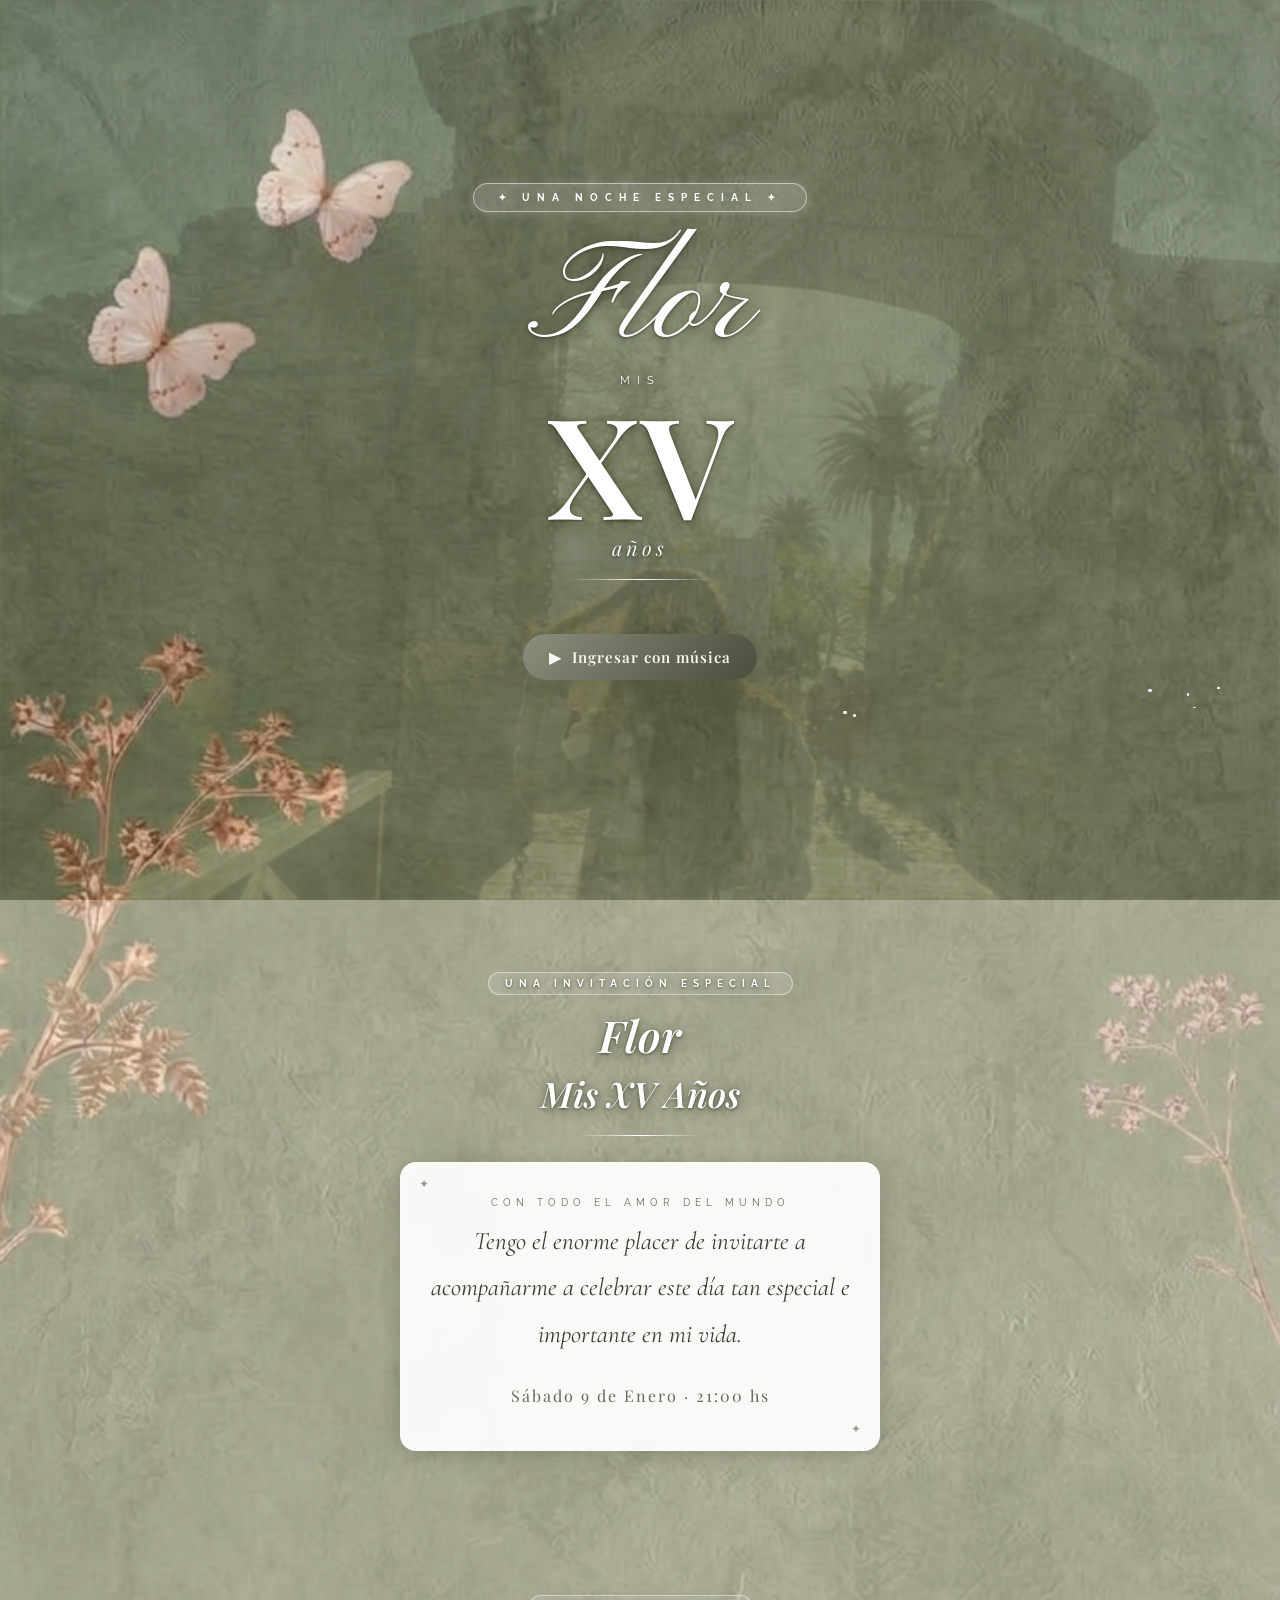
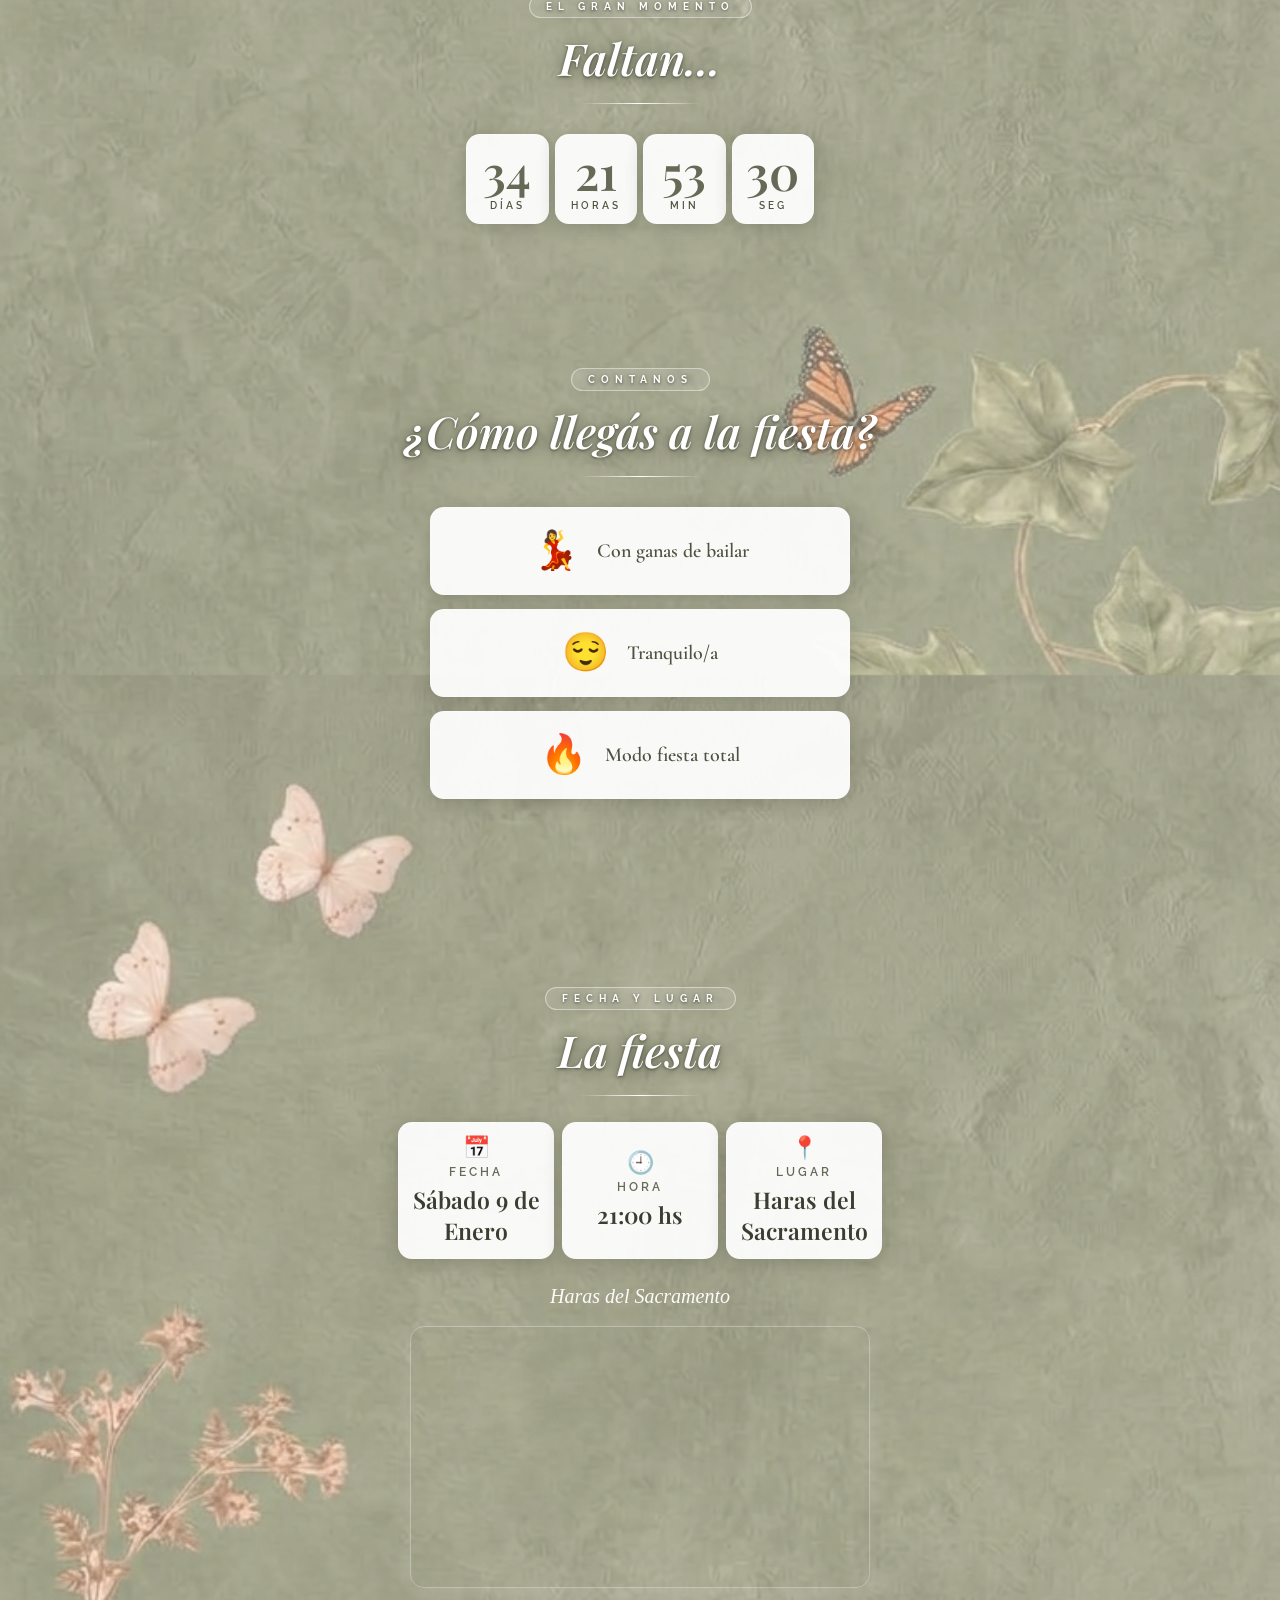
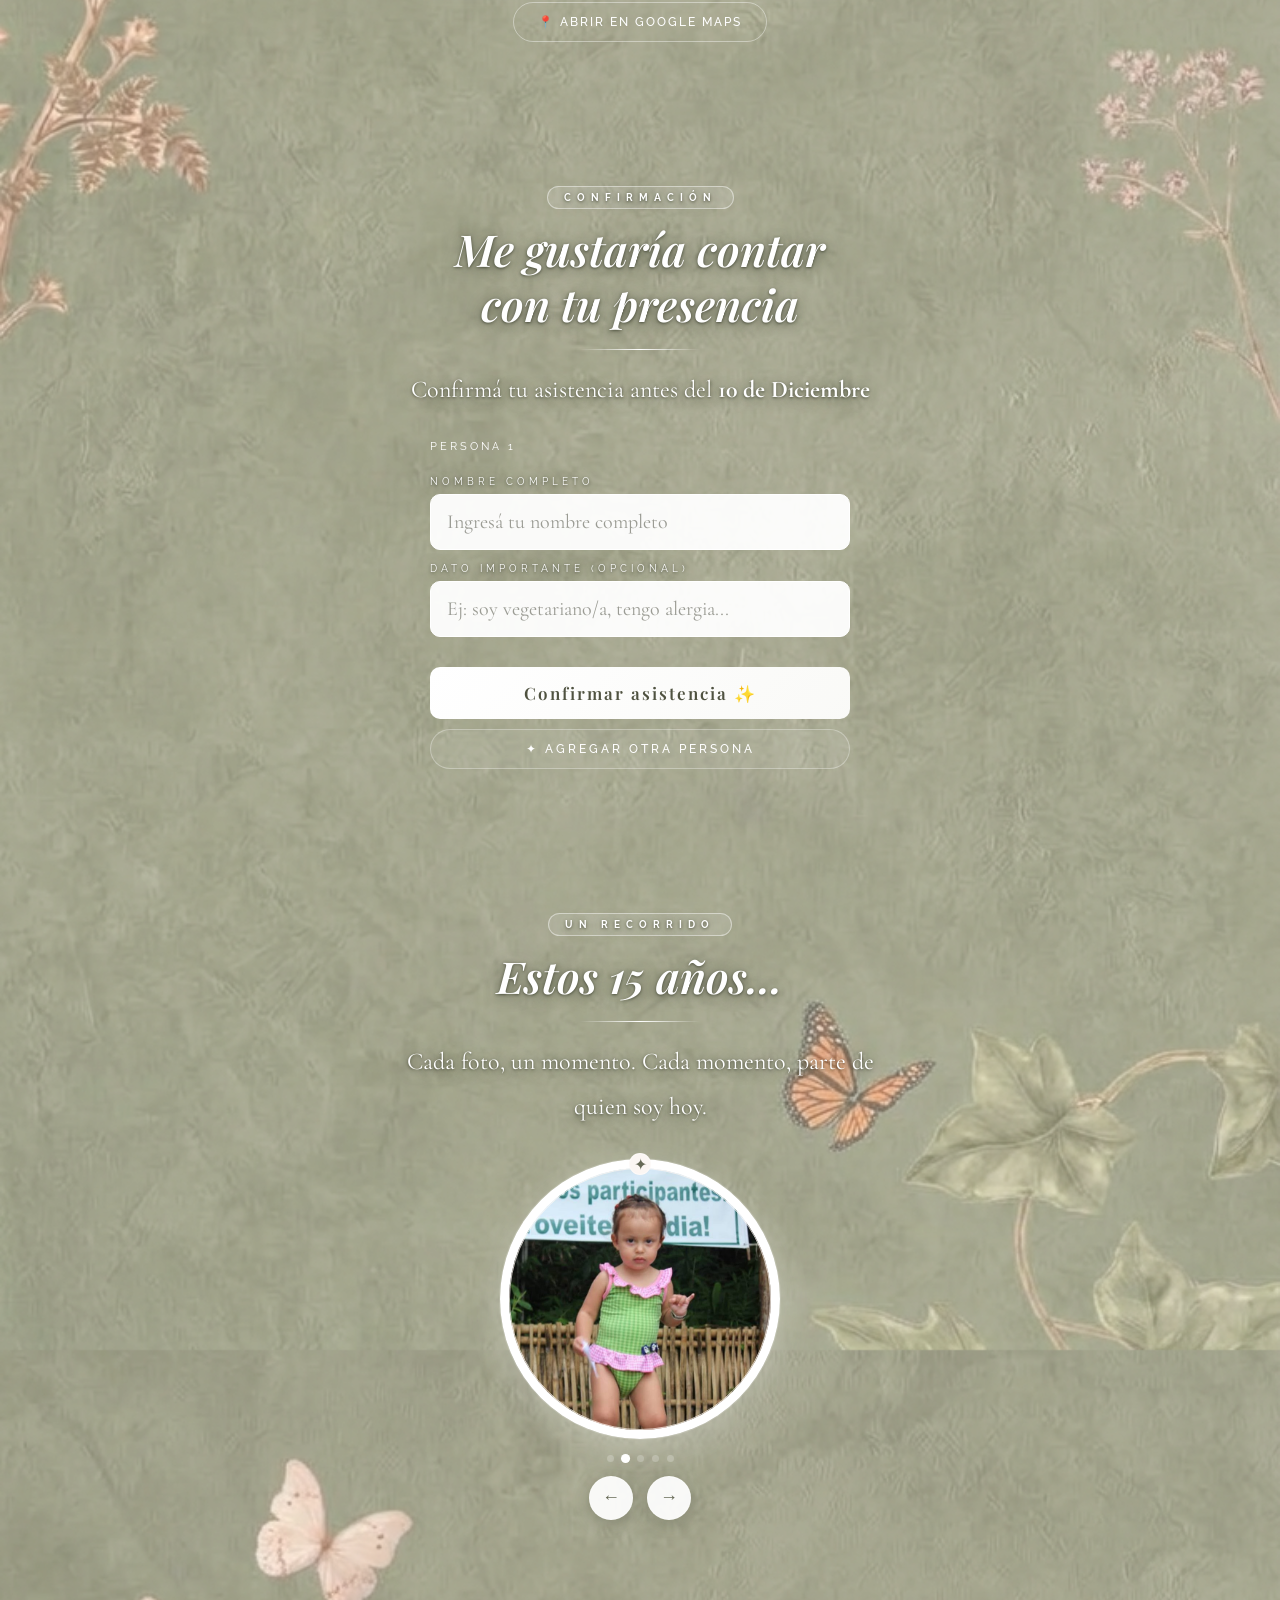
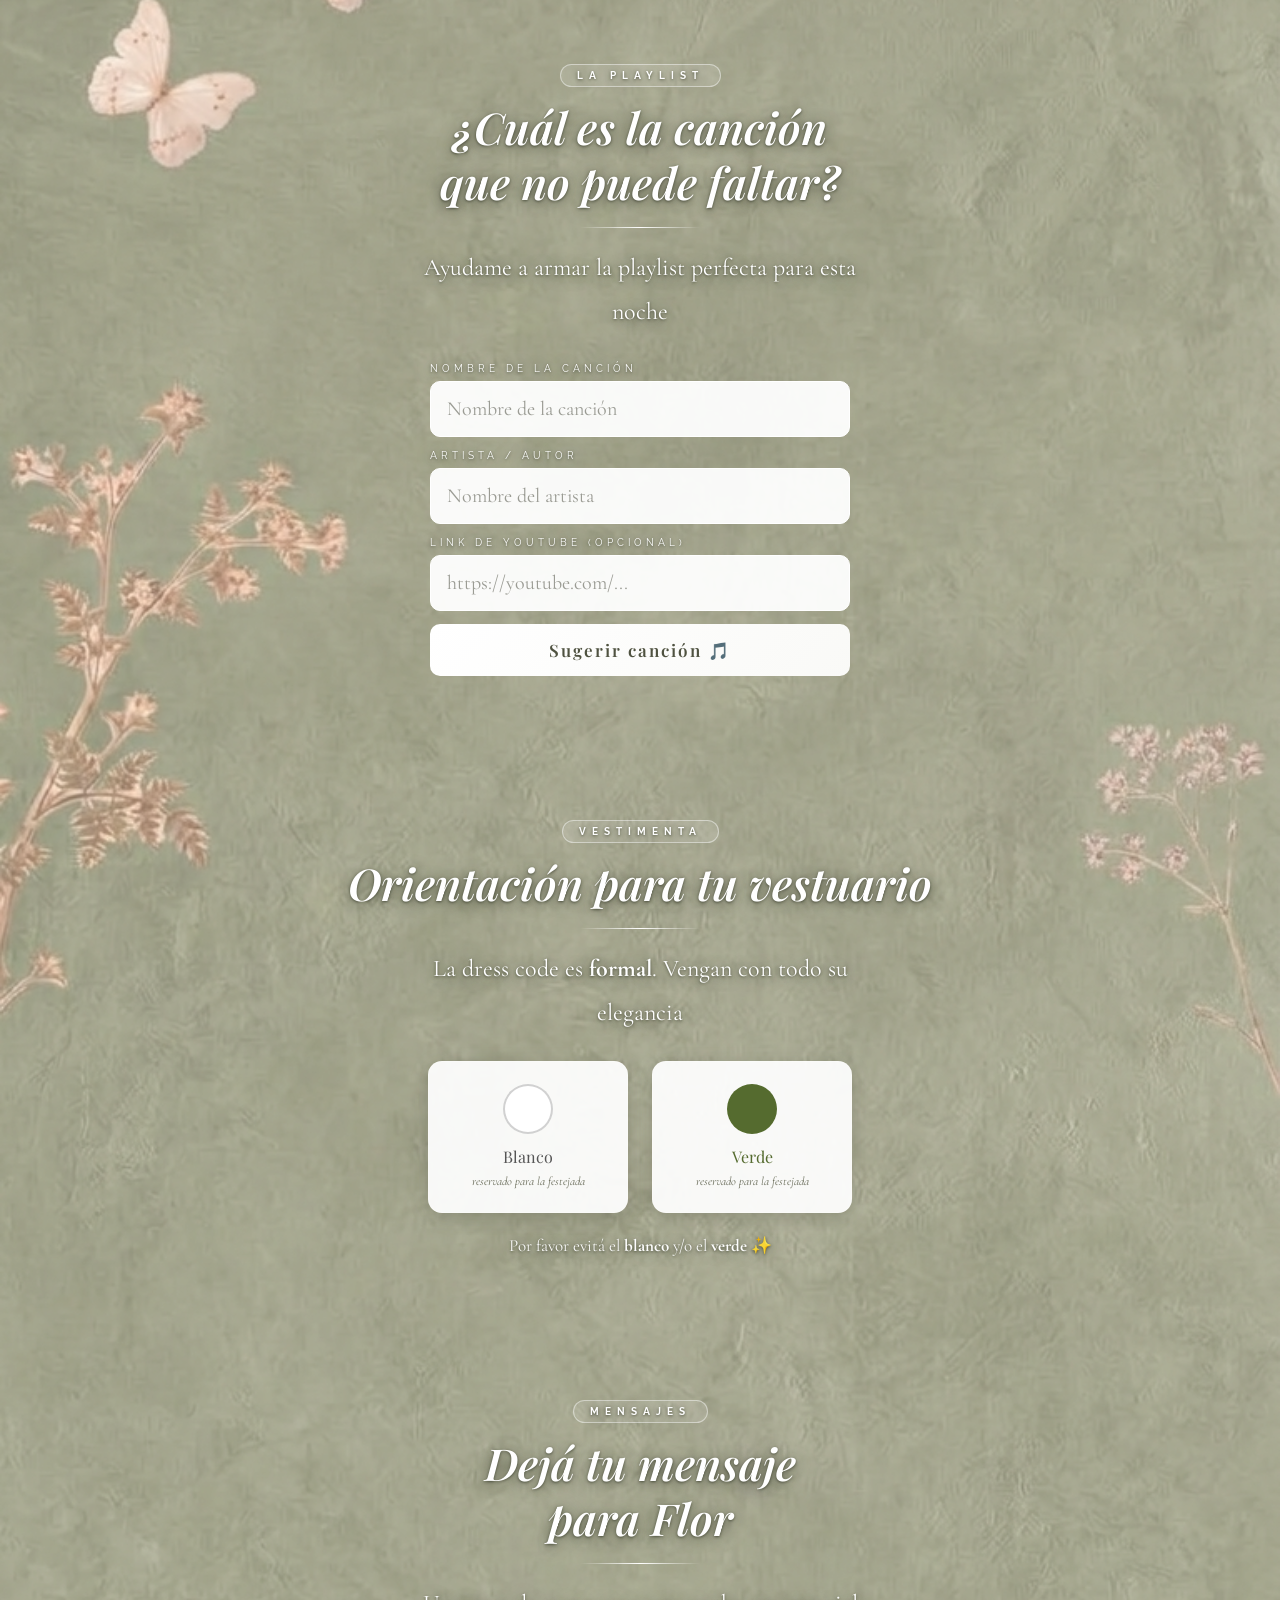
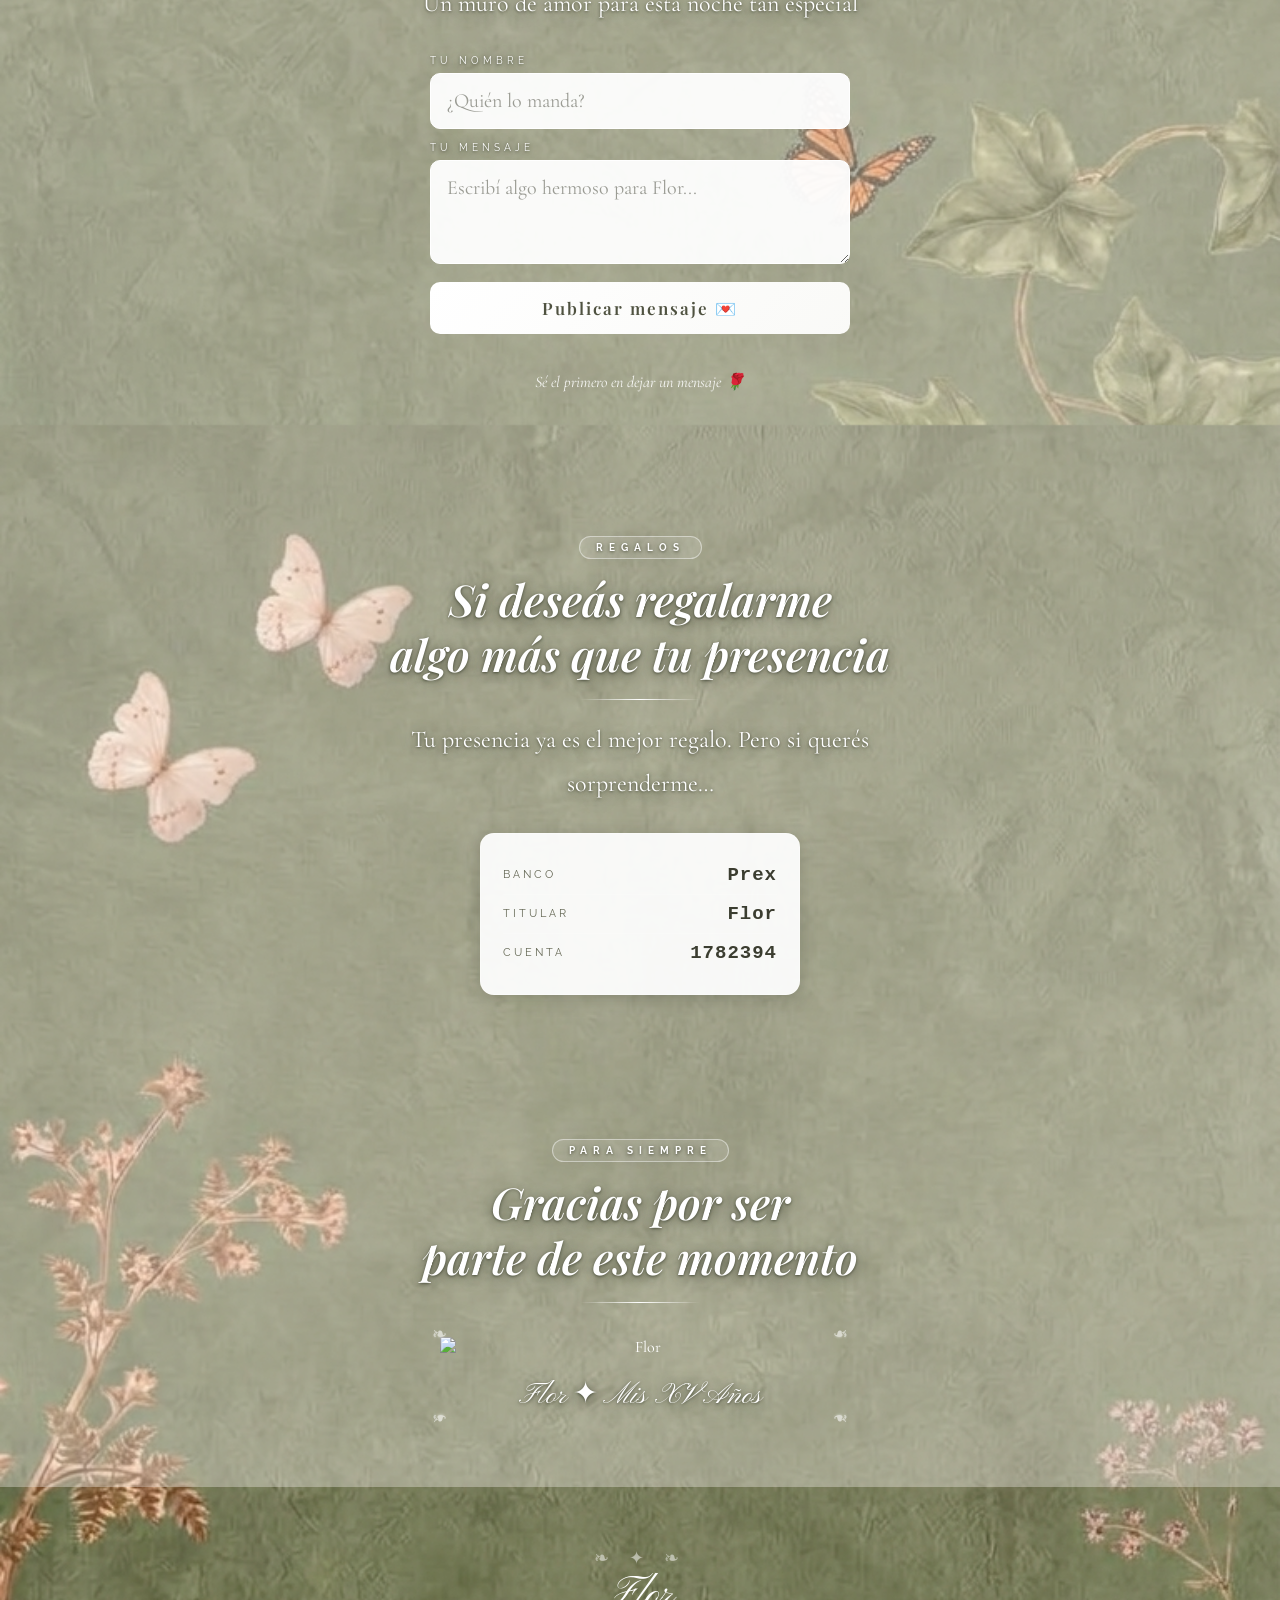
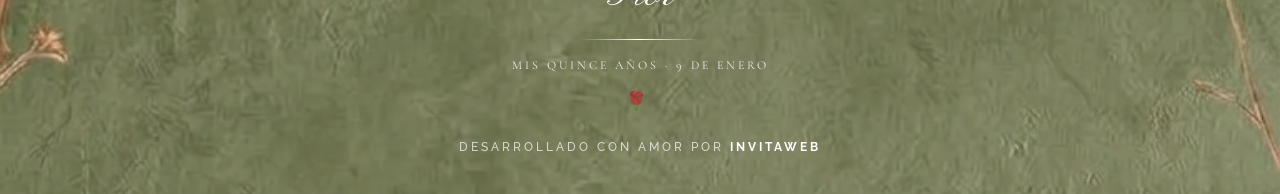
==== commit 62b131ac: "Update invitacion.html" ====
--- a/invitacion.html
+++ b/invitacion.html
@@ -270,7 +270,7 @@
 <span class="closing-corner bl">❧</span>
 <span class="closing-corner br">❧</span>
 <div class="closing-photo">
-<img alt="Flor" src="img/foto-final.png">
+<img alt="Flor" src="img/natali-final.png">
 </div>
 <p class="closing-caption">Flor ✦ Mis XV Años</p>
 </div>
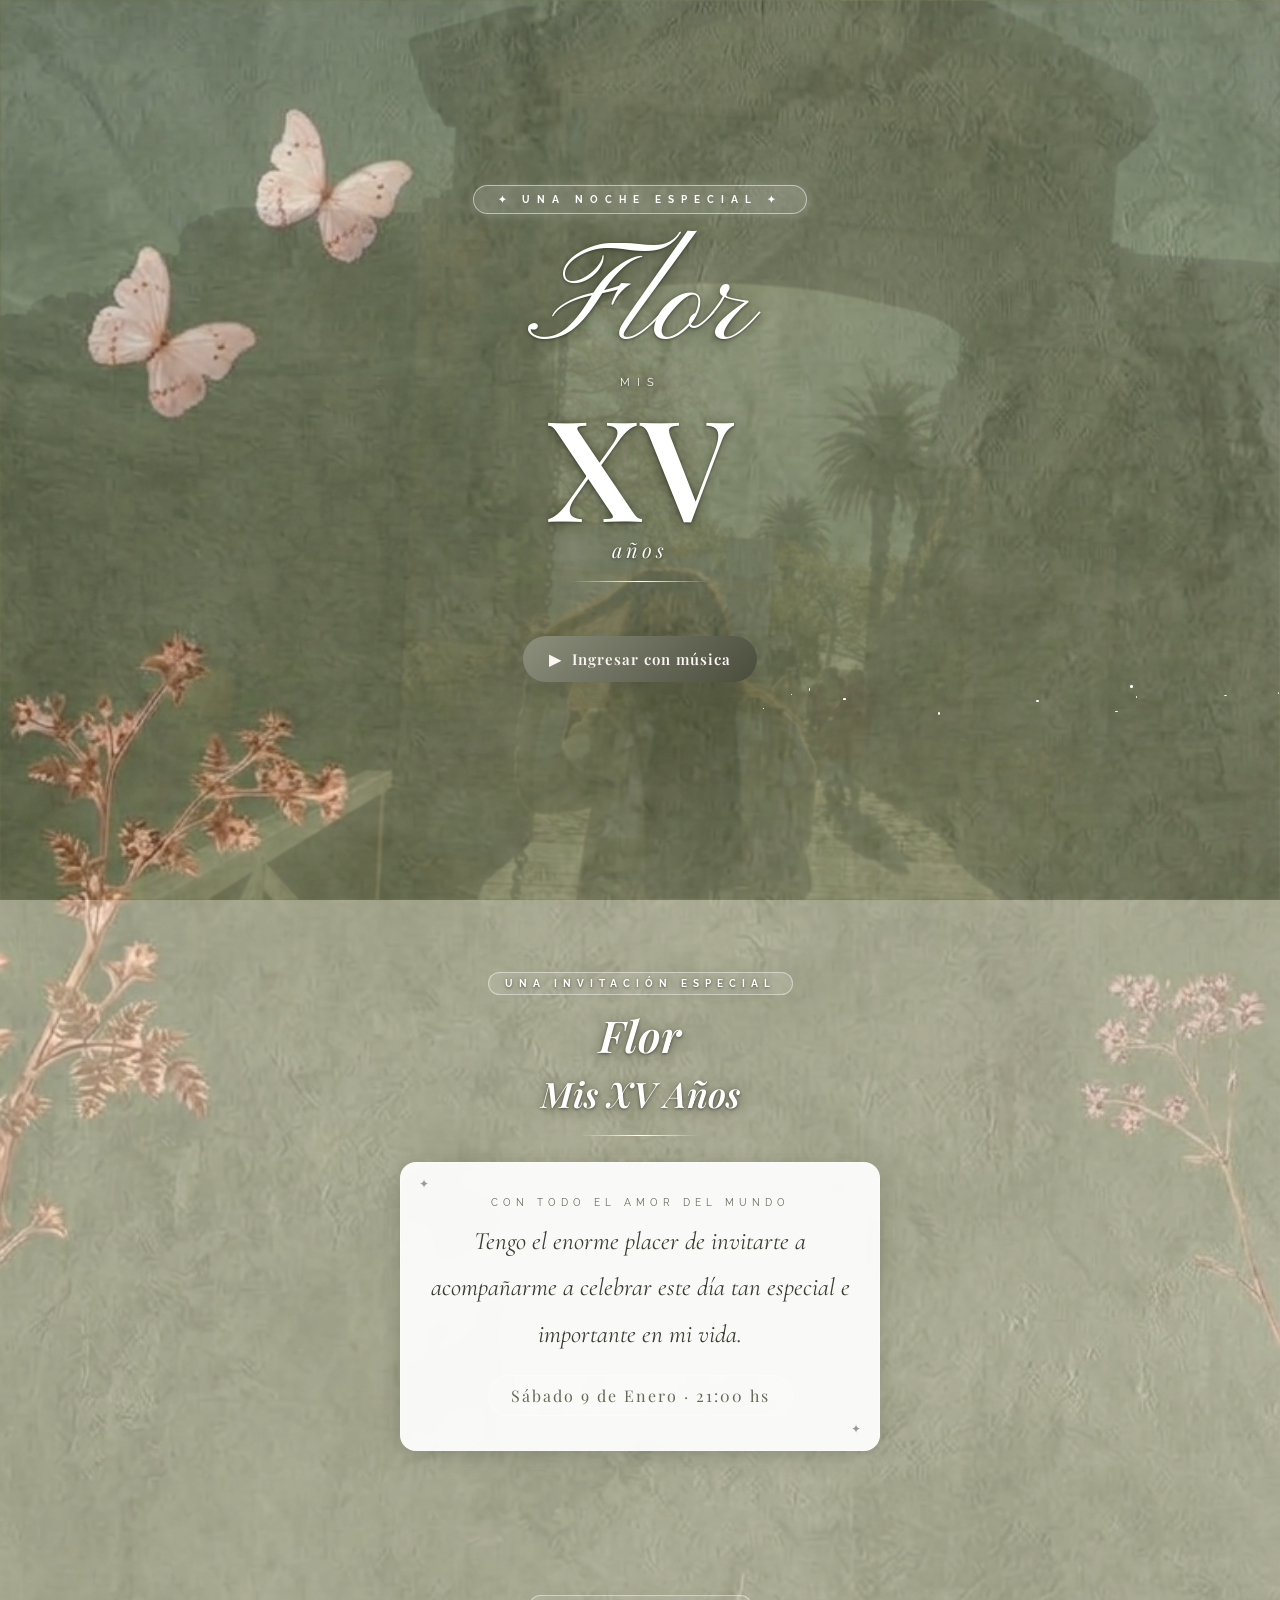
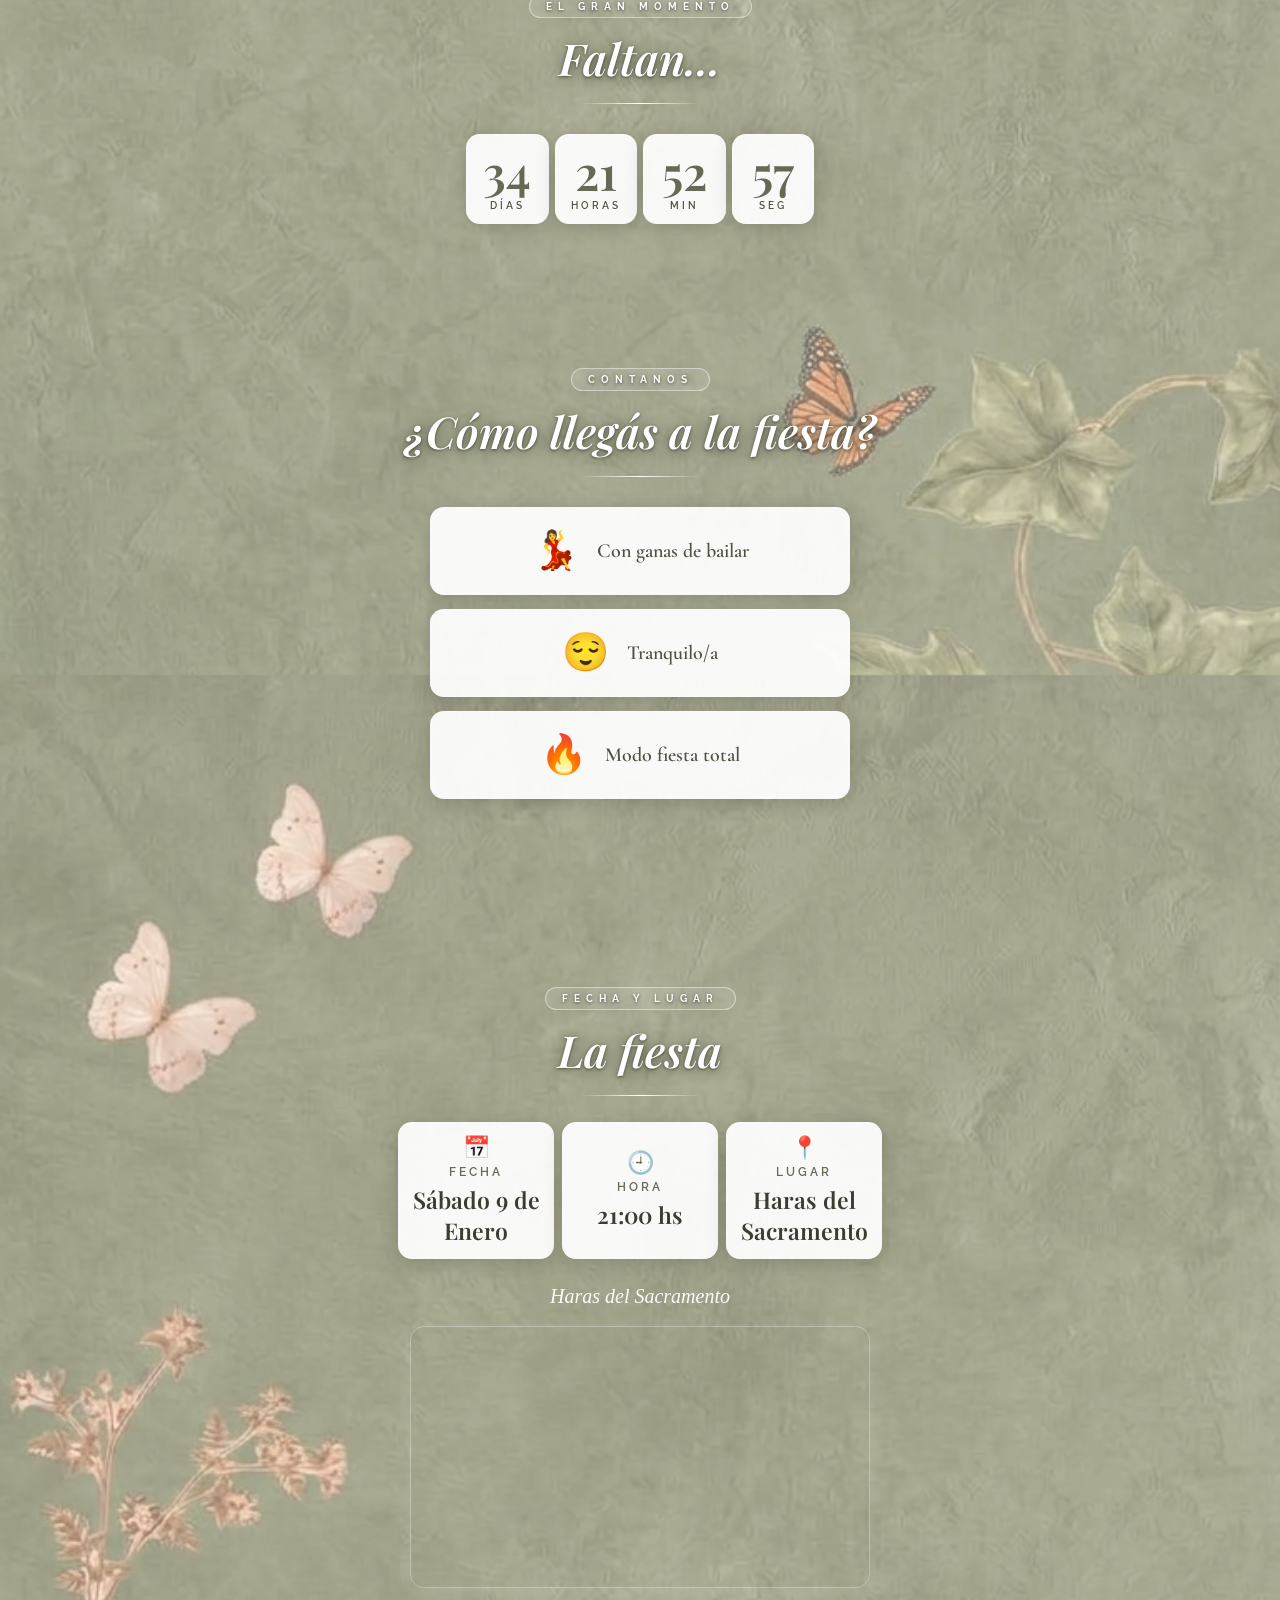
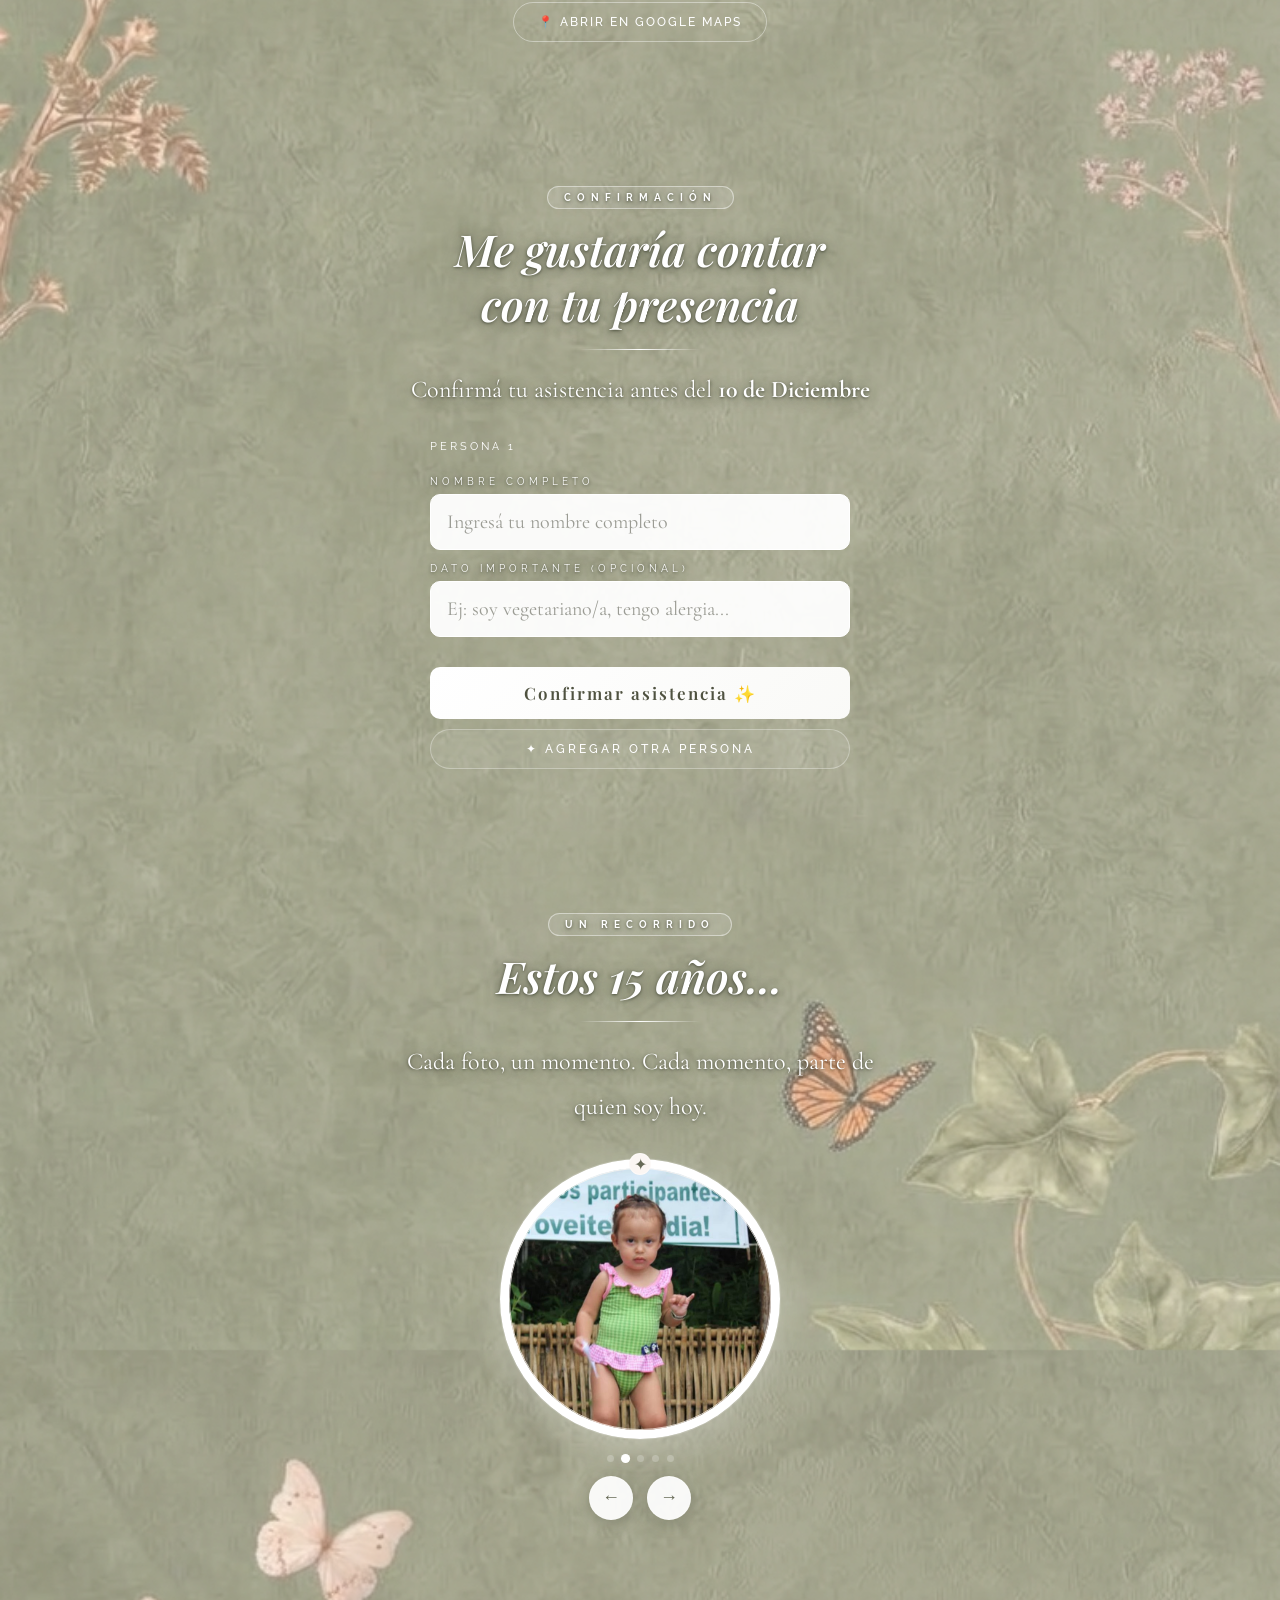
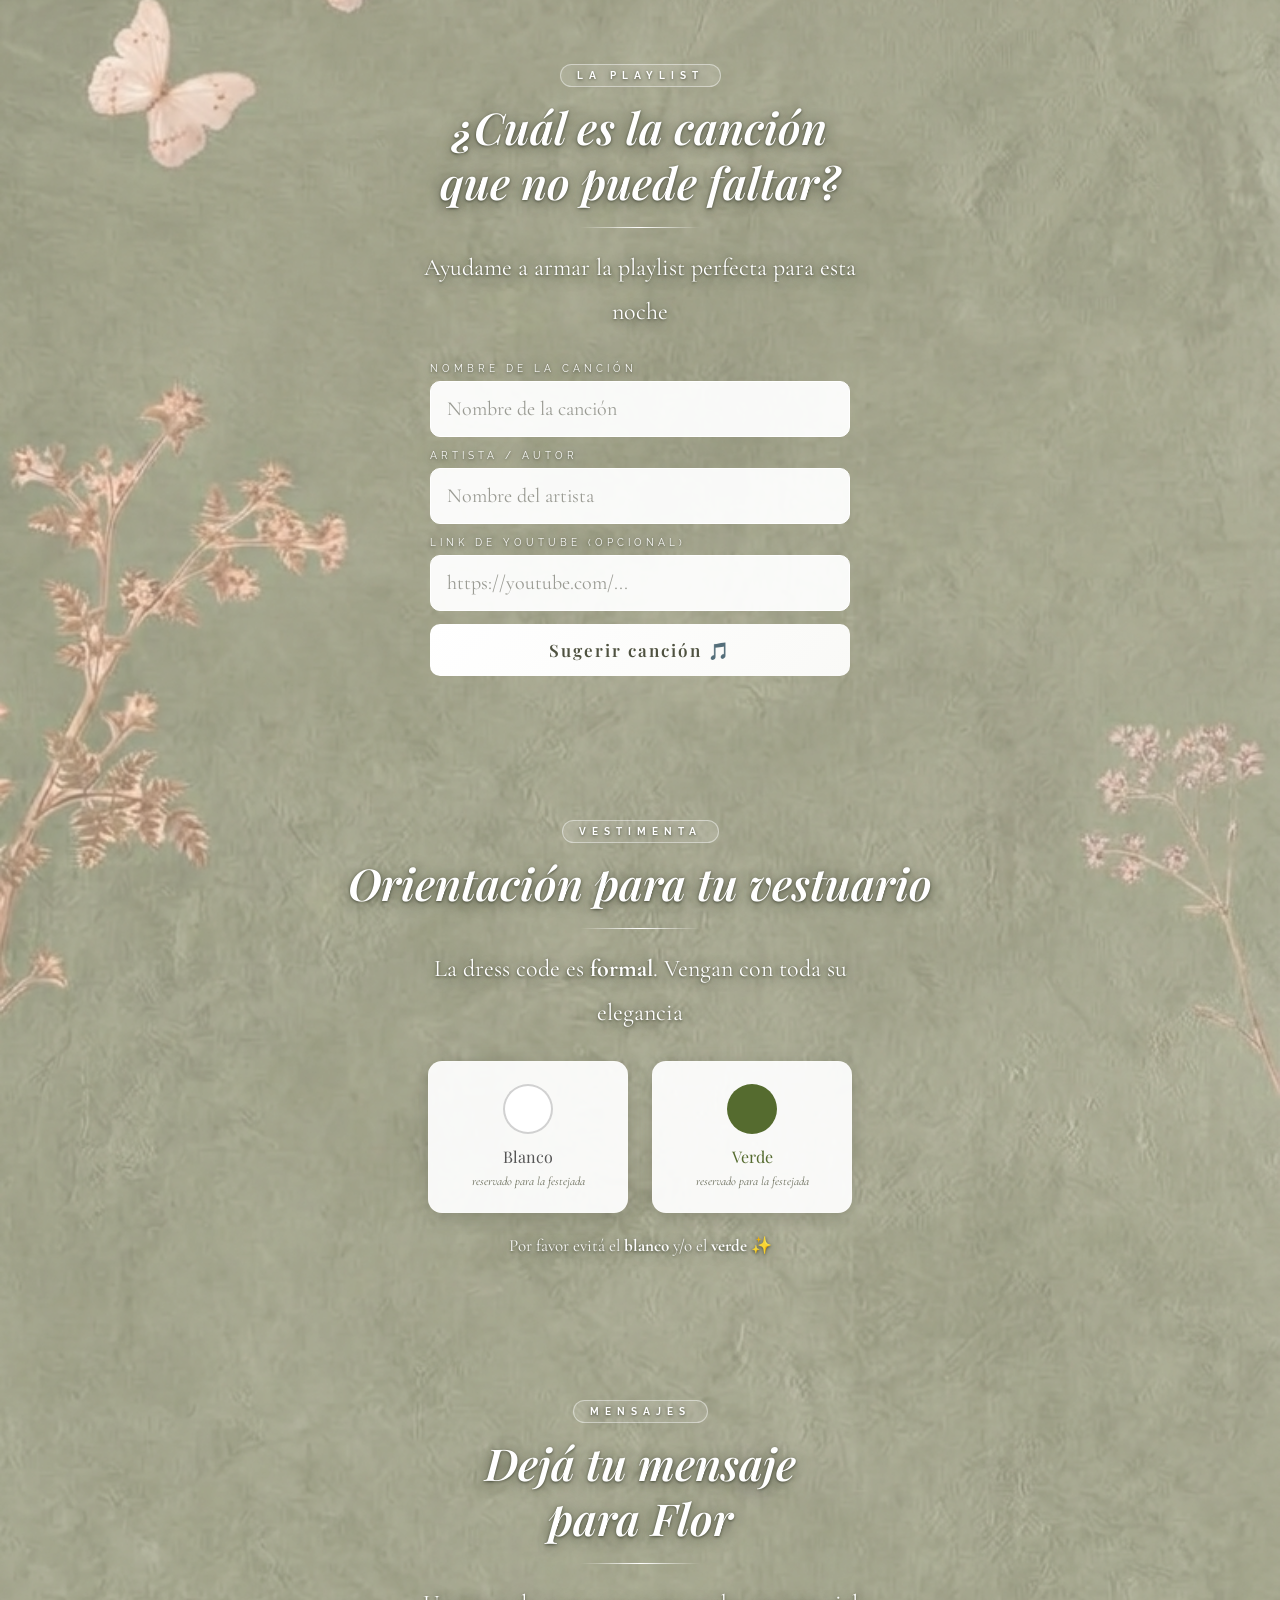
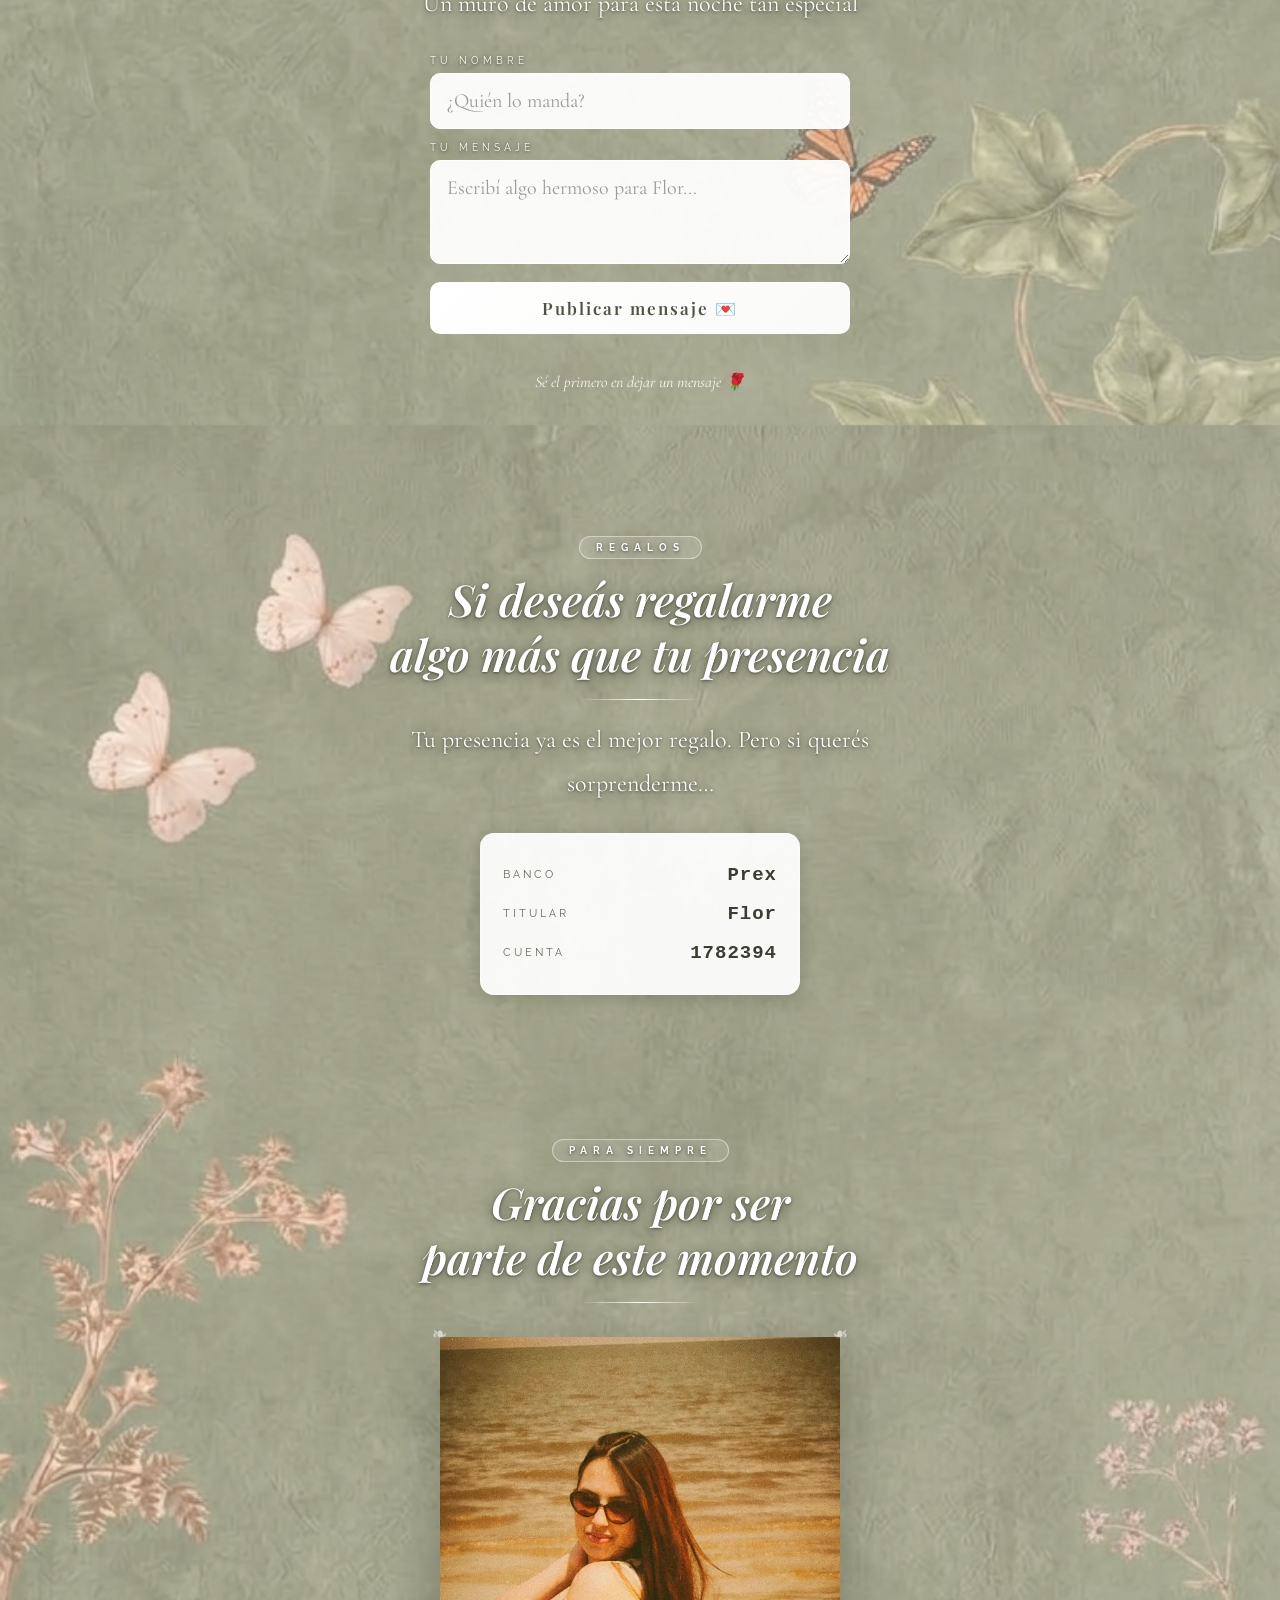
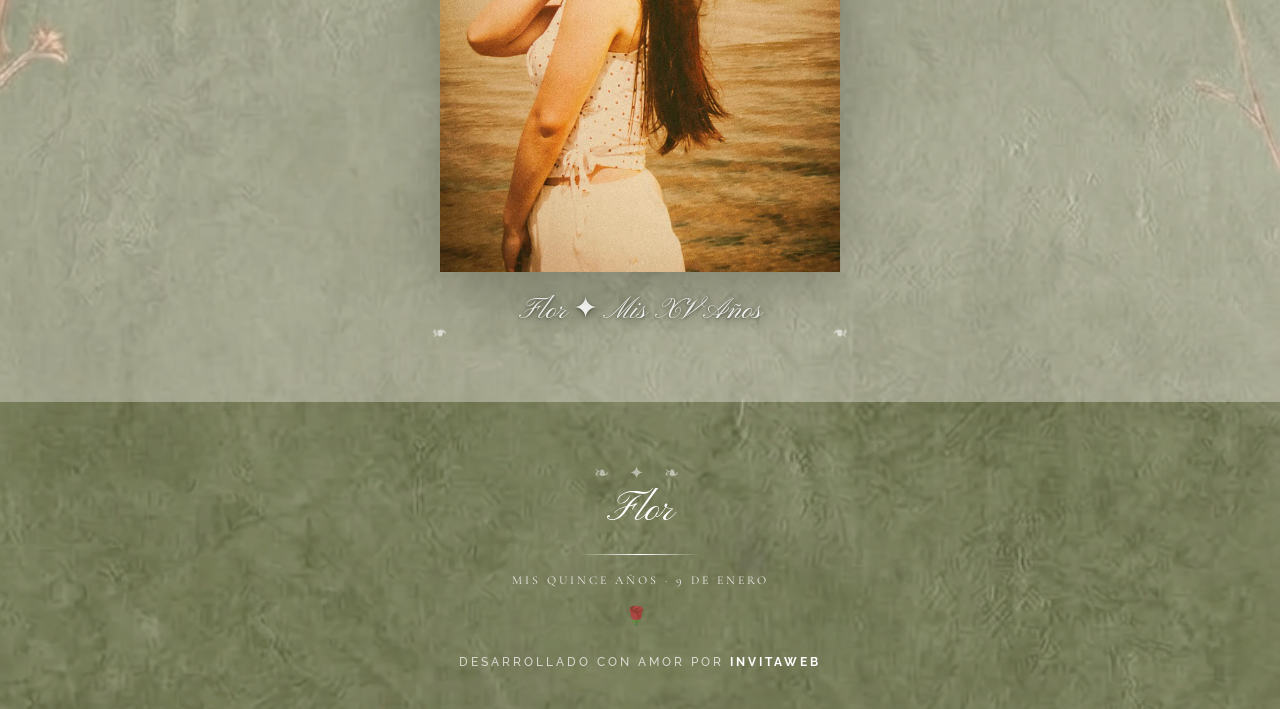
==== commit 3059a11f: "Update invitacion.html" ====
--- a/invitacion.html
+++ b/invitacion.html
@@ -210,7 +210,7 @@
 <span class="sec-tag">vestimenta</span>
 <h2 class="sec-title">Orientación para tu vestuario</h2>
 <div class="gold-line"></div>
-<p class="sec-body">La dress code es <strong style="color:var(--gold)">formal</strong>. Vengan con todo su elegancia </p>
+<p class="sec-body">La dress code es <strong style="color:var(--gold)">formal</strong>. Vengan con toda su elegancia </p>
 <div class="dress-grid" style="justify-content:center;">
 <div class="dress-card">
   <div class="dress-swatch" style="background:#FFFFFF;border:2px solid rgba(0,0,0,.18);"></div>
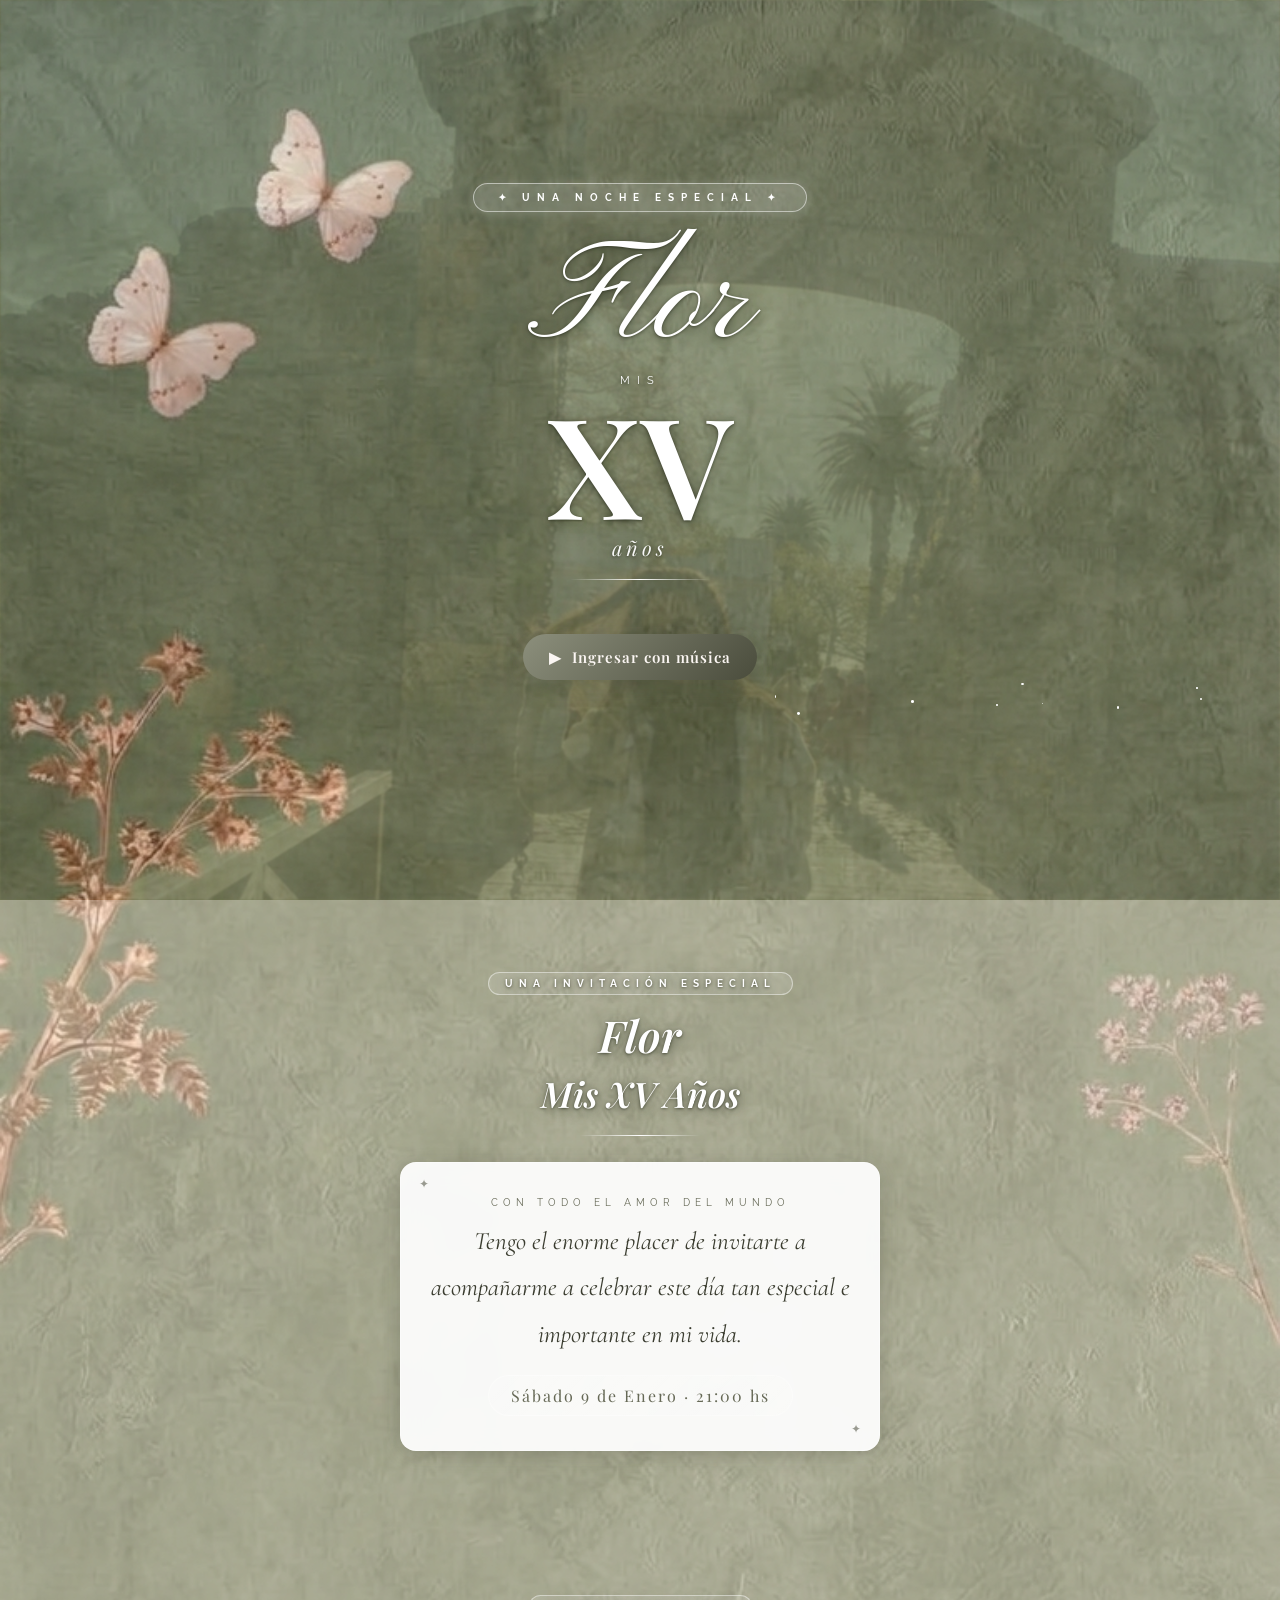
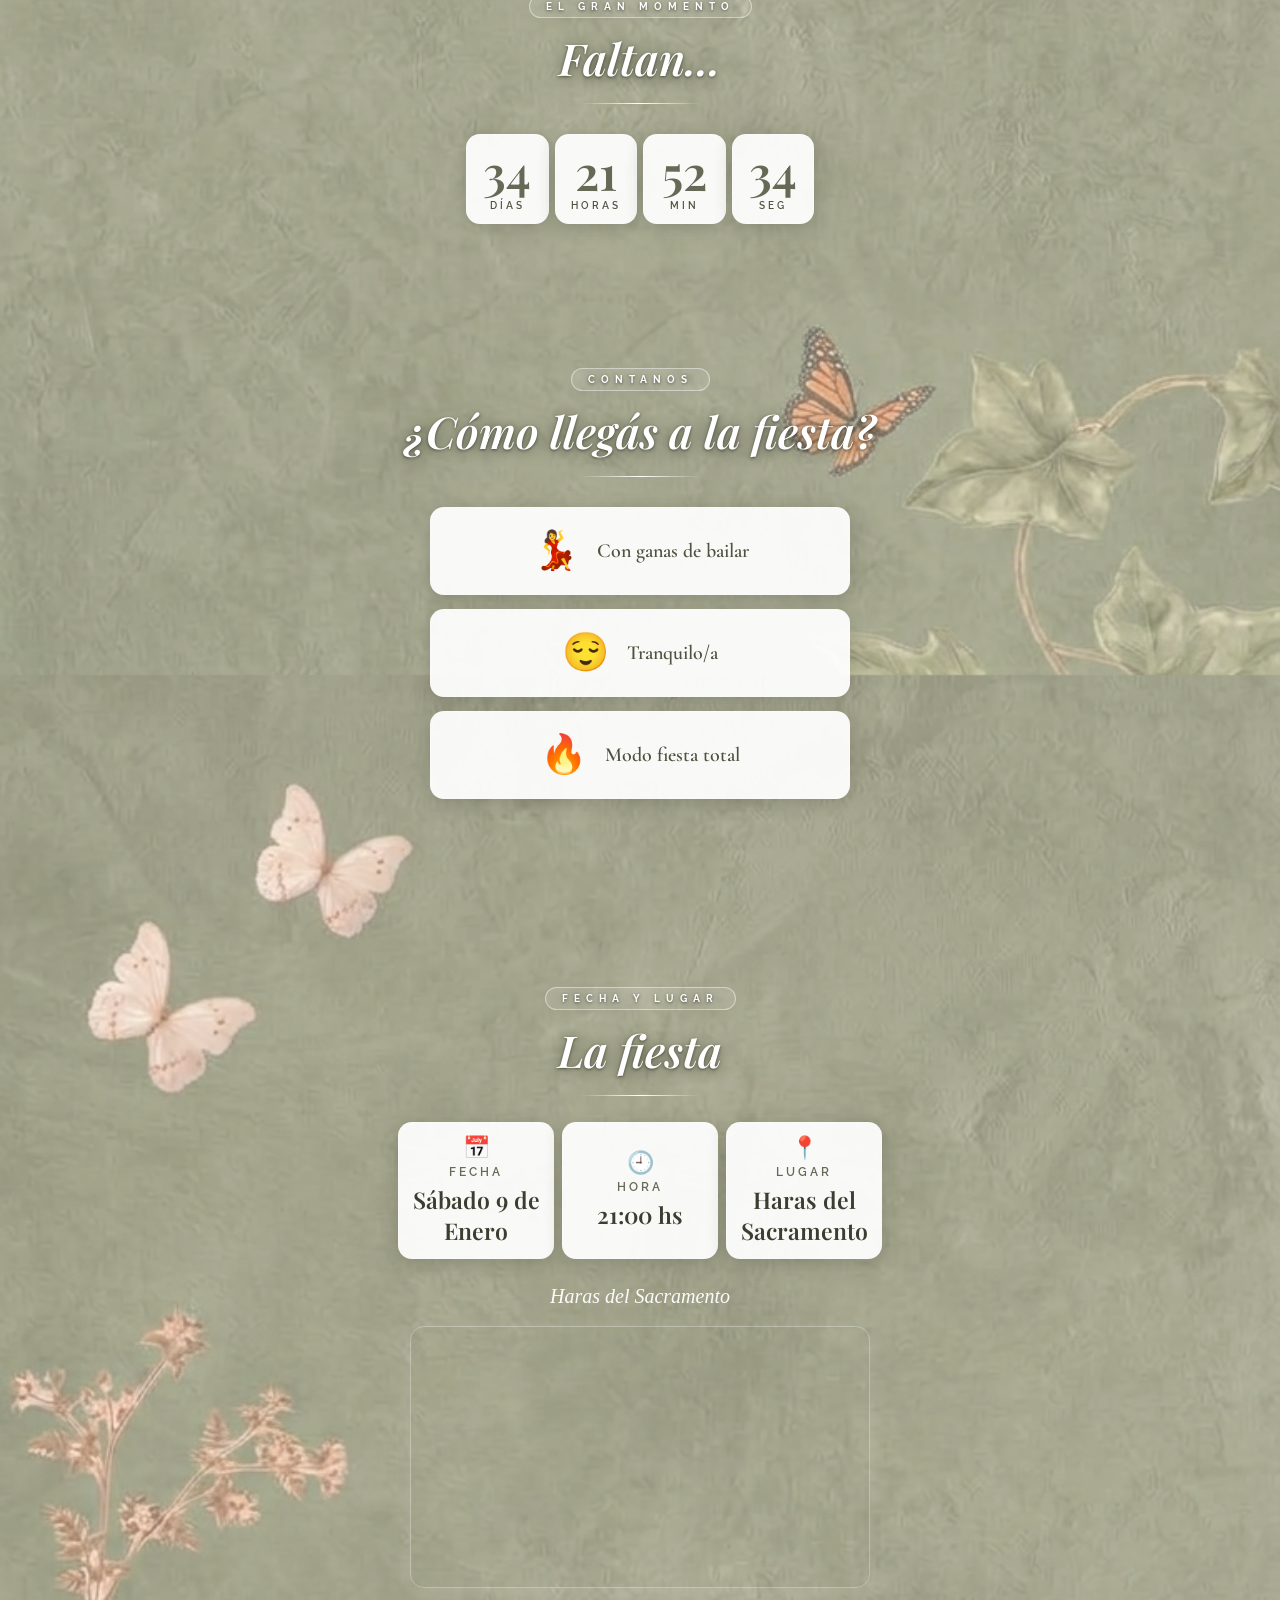
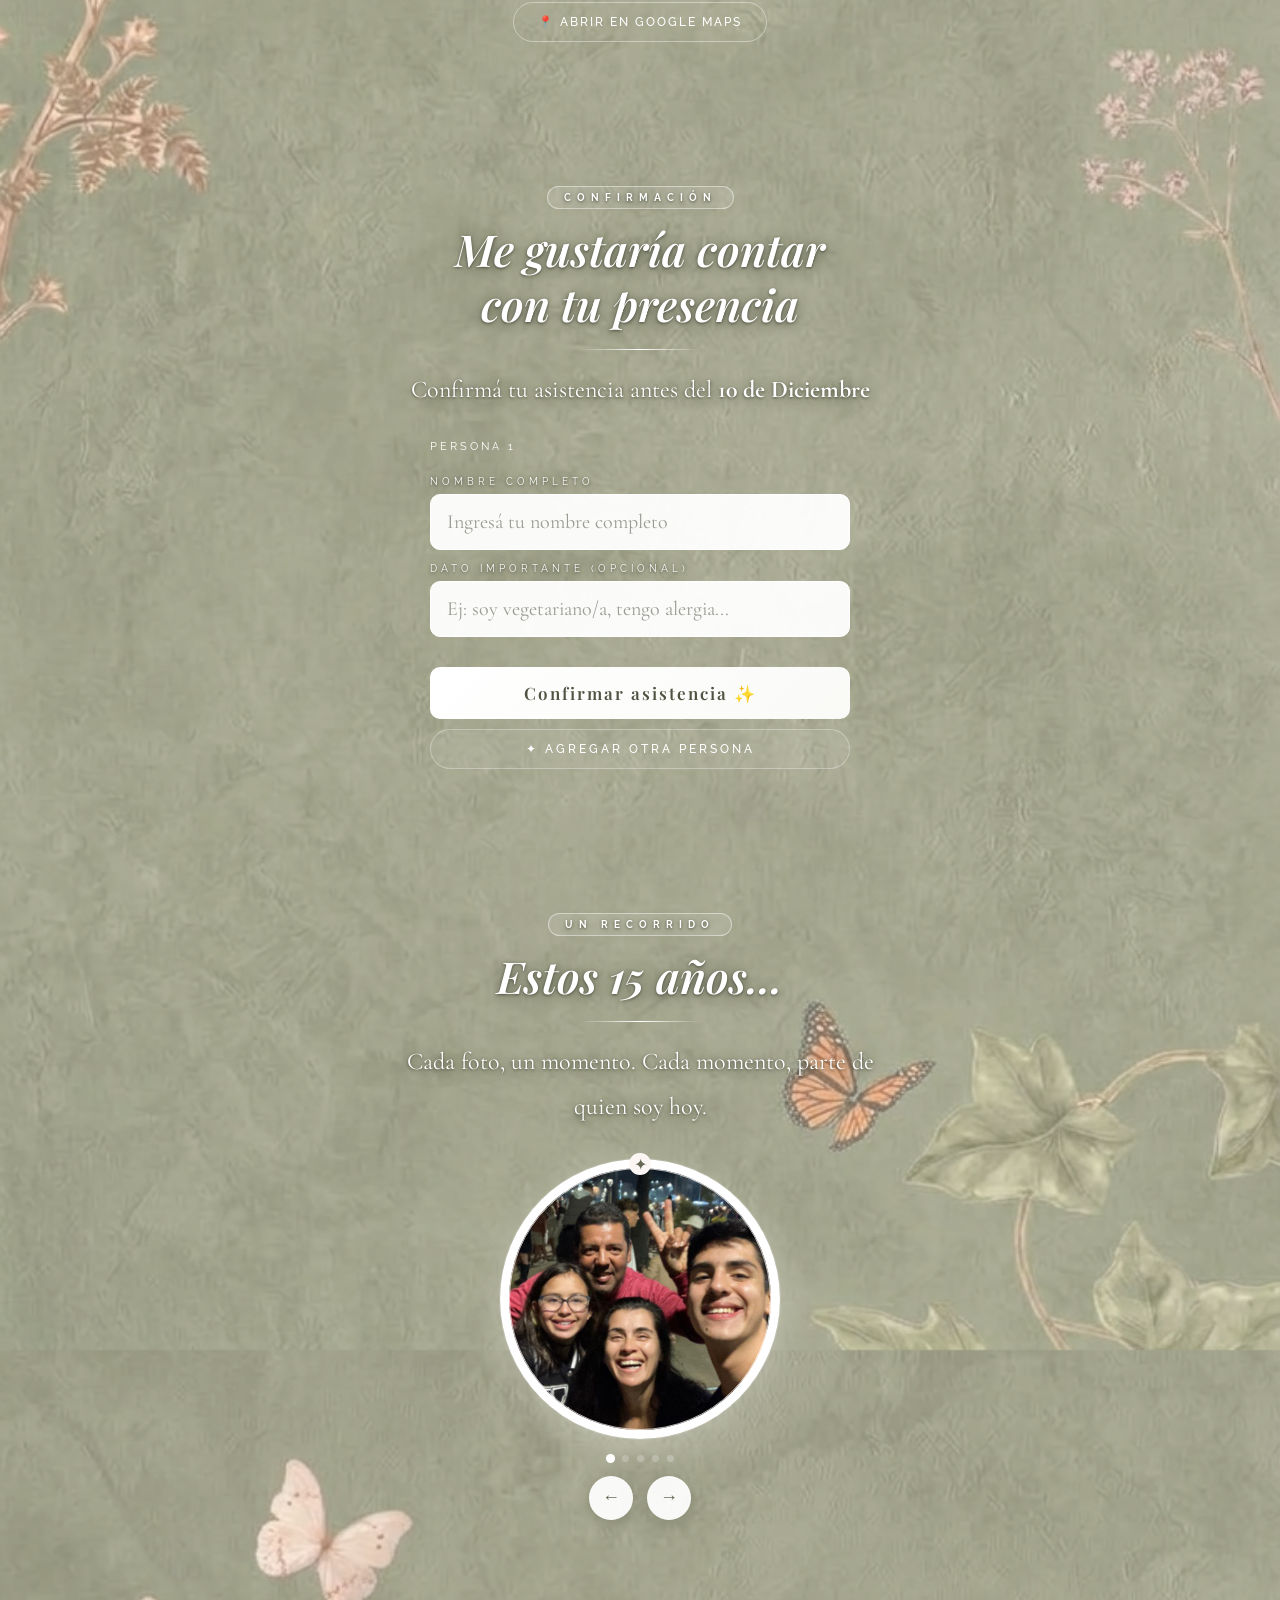
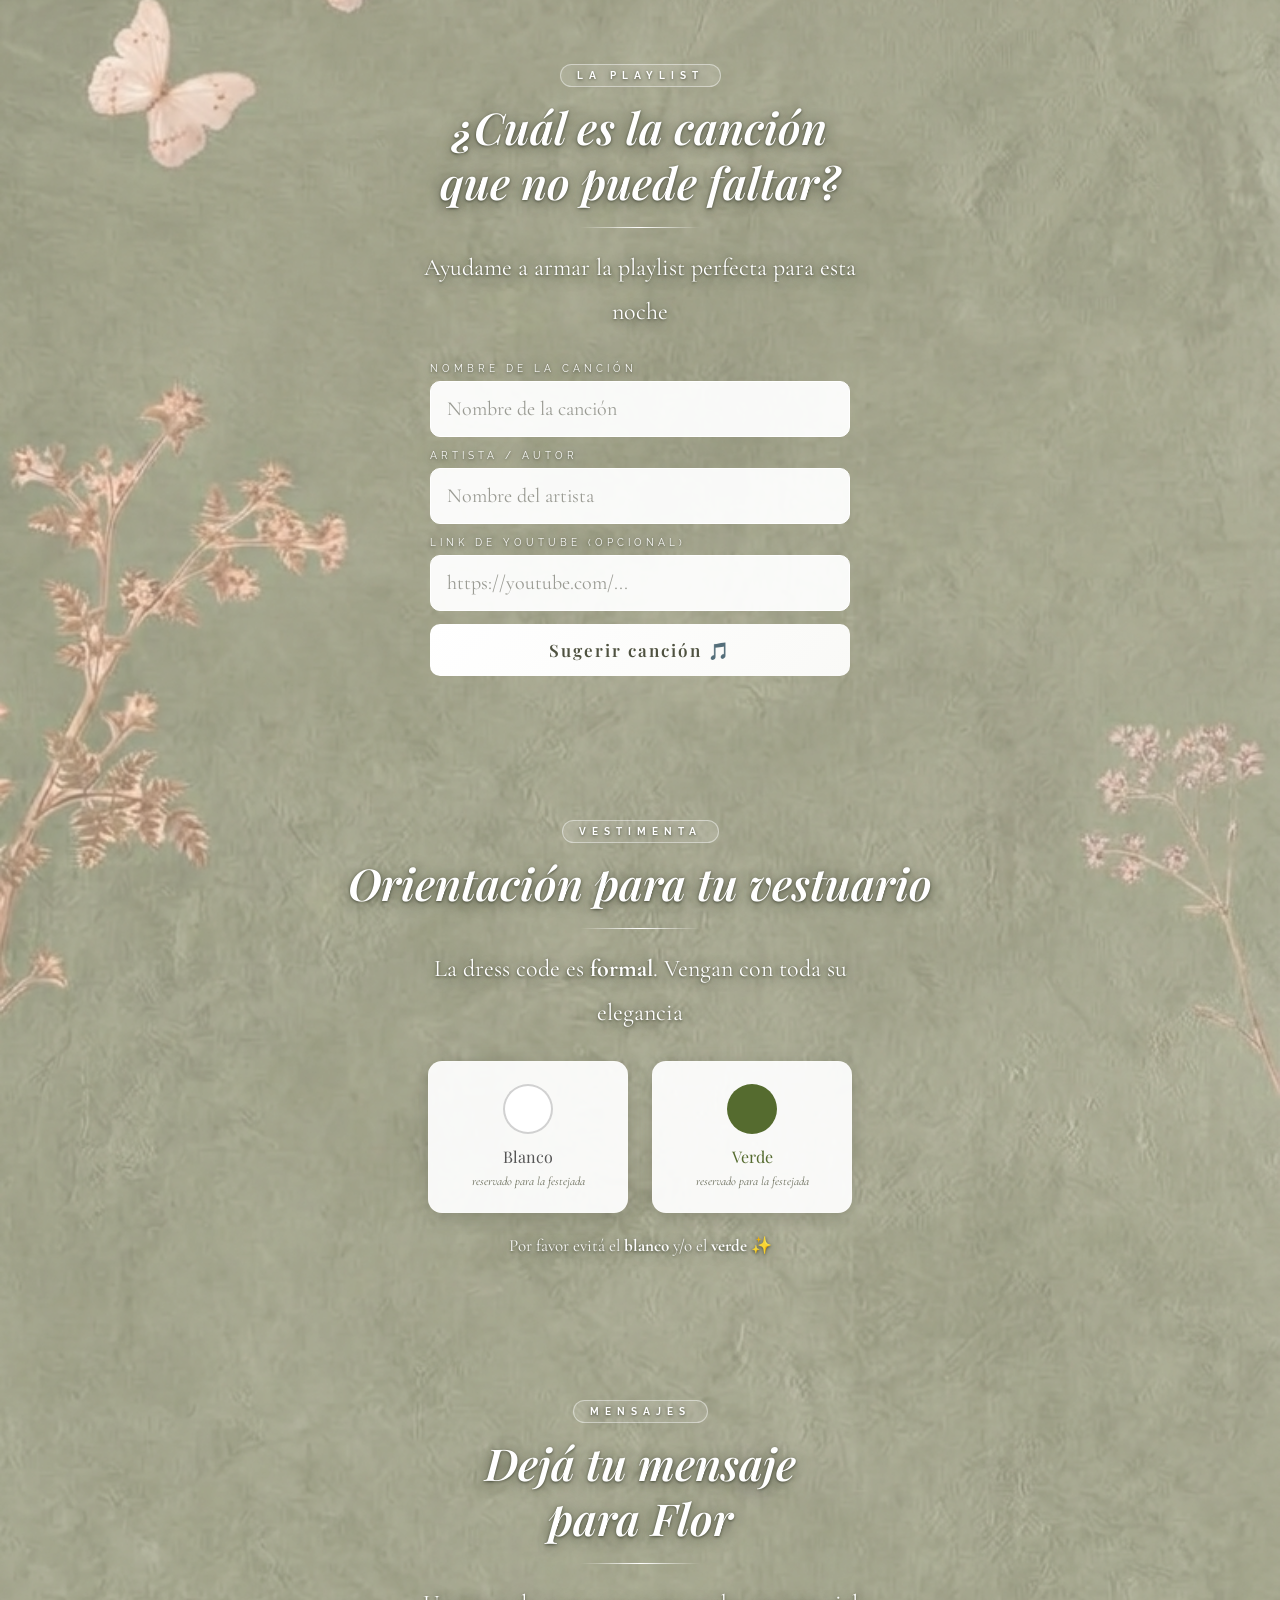
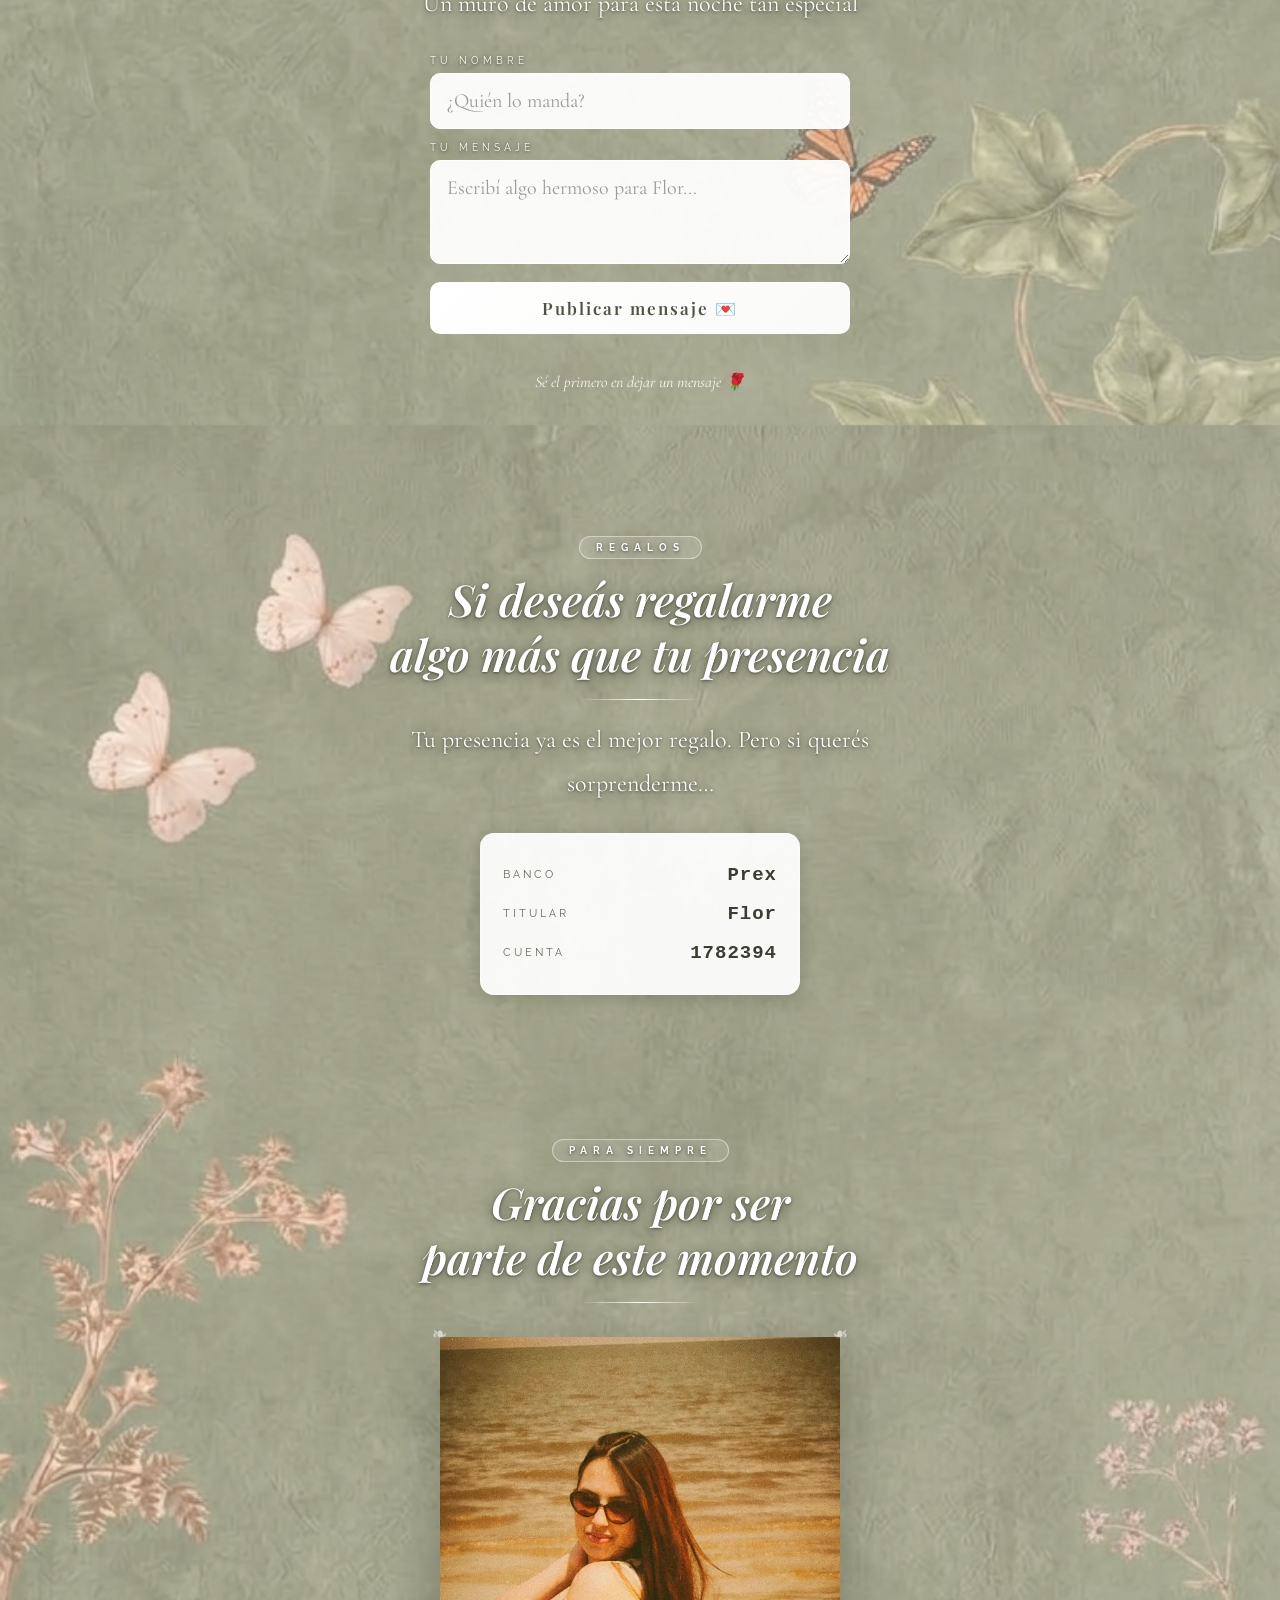
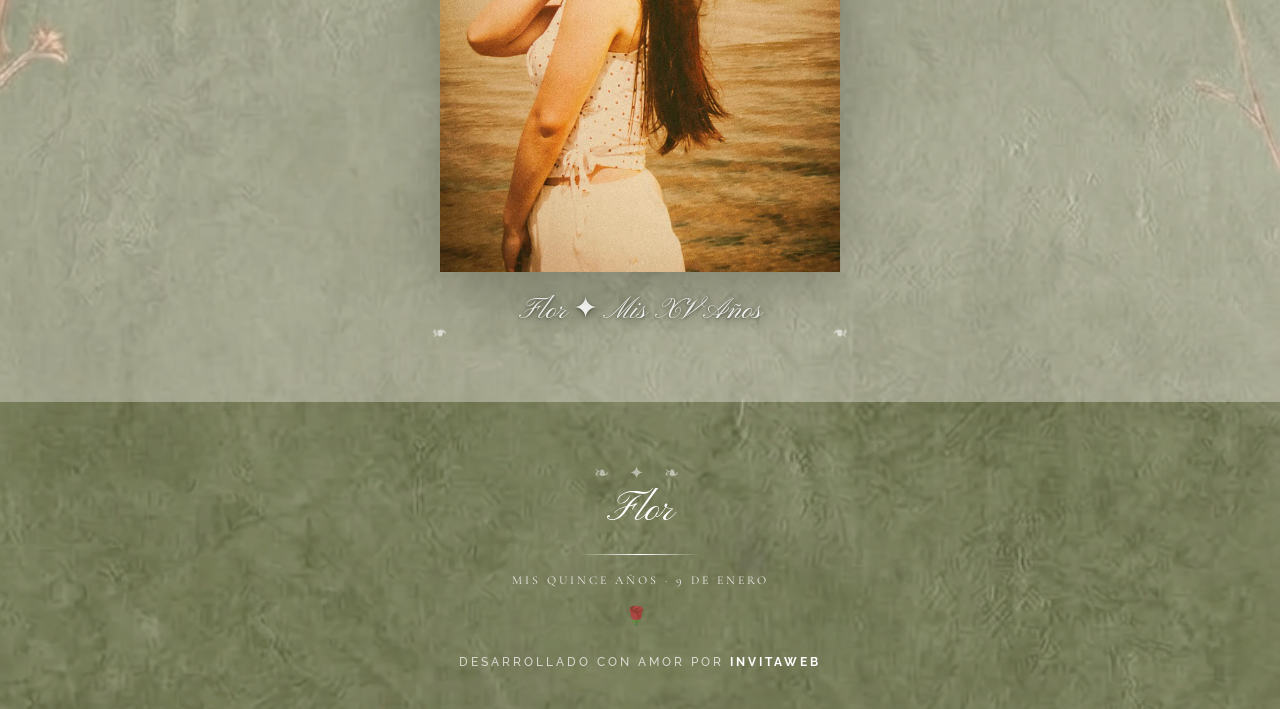
==== commit 5c03803c: "Update invitacion.html" ====
--- a/invitacion.html
+++ b/invitacion.html
@@ -288,7 +288,7 @@
 
 <script>
 const RSVP_URL = 'https://script.google.com/macros/s/AKfycbz6zaMCX1VZ4fJ3eFZGw3TyyHkt1BLvQLmtPGyWaBY5JwIGKgKdiTIKQ6f_ffNEU2fv/exec';
-const SONG_URL = 'https://script.google.com/macros/s/AKfycbwcX5lTQtEmETPQalHrNVCIgE8IbemVeIjVYNPHzPbcCnNeQtjoSjCJxRw3b9ZH9YSO/exec';
+const SONG_URL = 'https://script.google.com/macros/s/AKfycbxG9x1zsO56X3GVjG6DryMdq3UYRrtVRGF-WqLlh7WSq2Ndp1s1K5nhFvDLbYbqTQGU/exec';
 const WALL_URL = 'https://script.google.com/macros/s/AKfycbzq3lGTcKD_qXcnl8Ip_18fSxutKsBAfMtpEACx8kJLrfo4gyauQd9Y-OVC8UQUzonWyw/exec';
 const TOKEN    = 'flor2027xv';
 
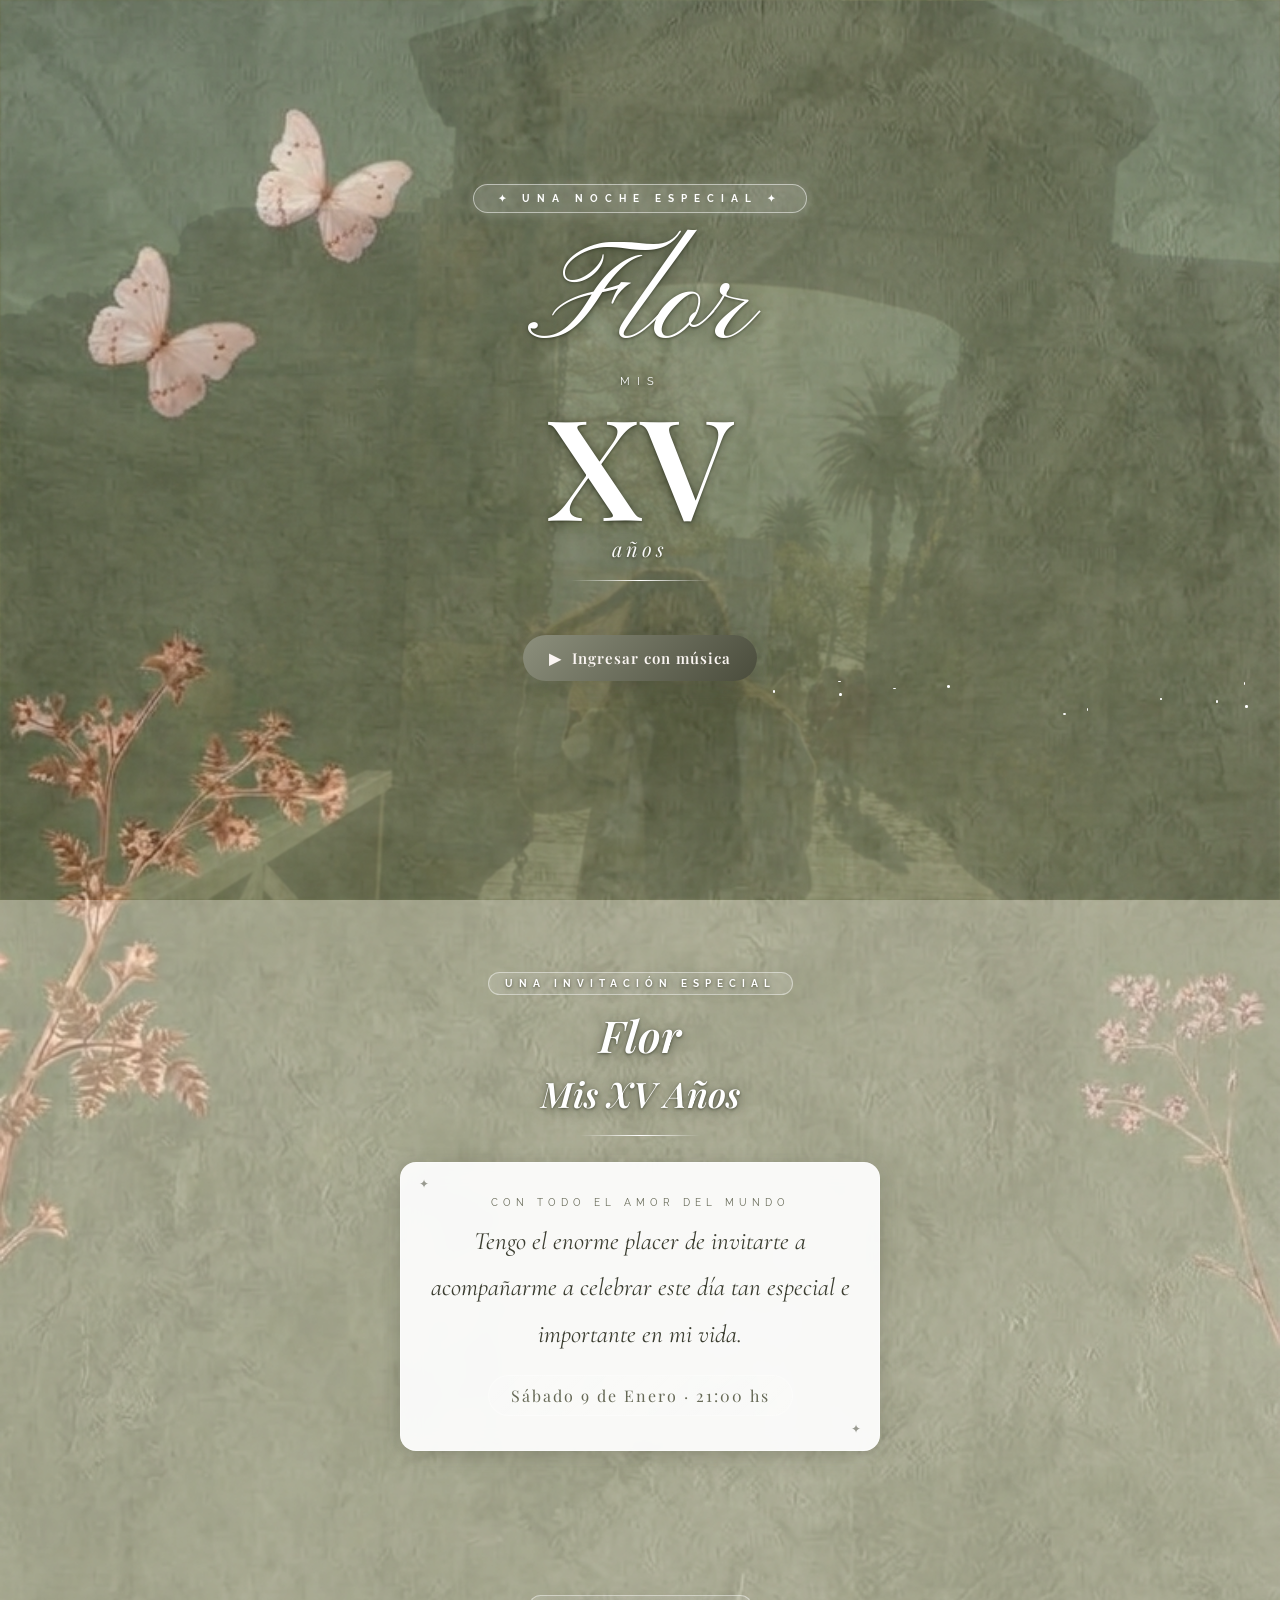
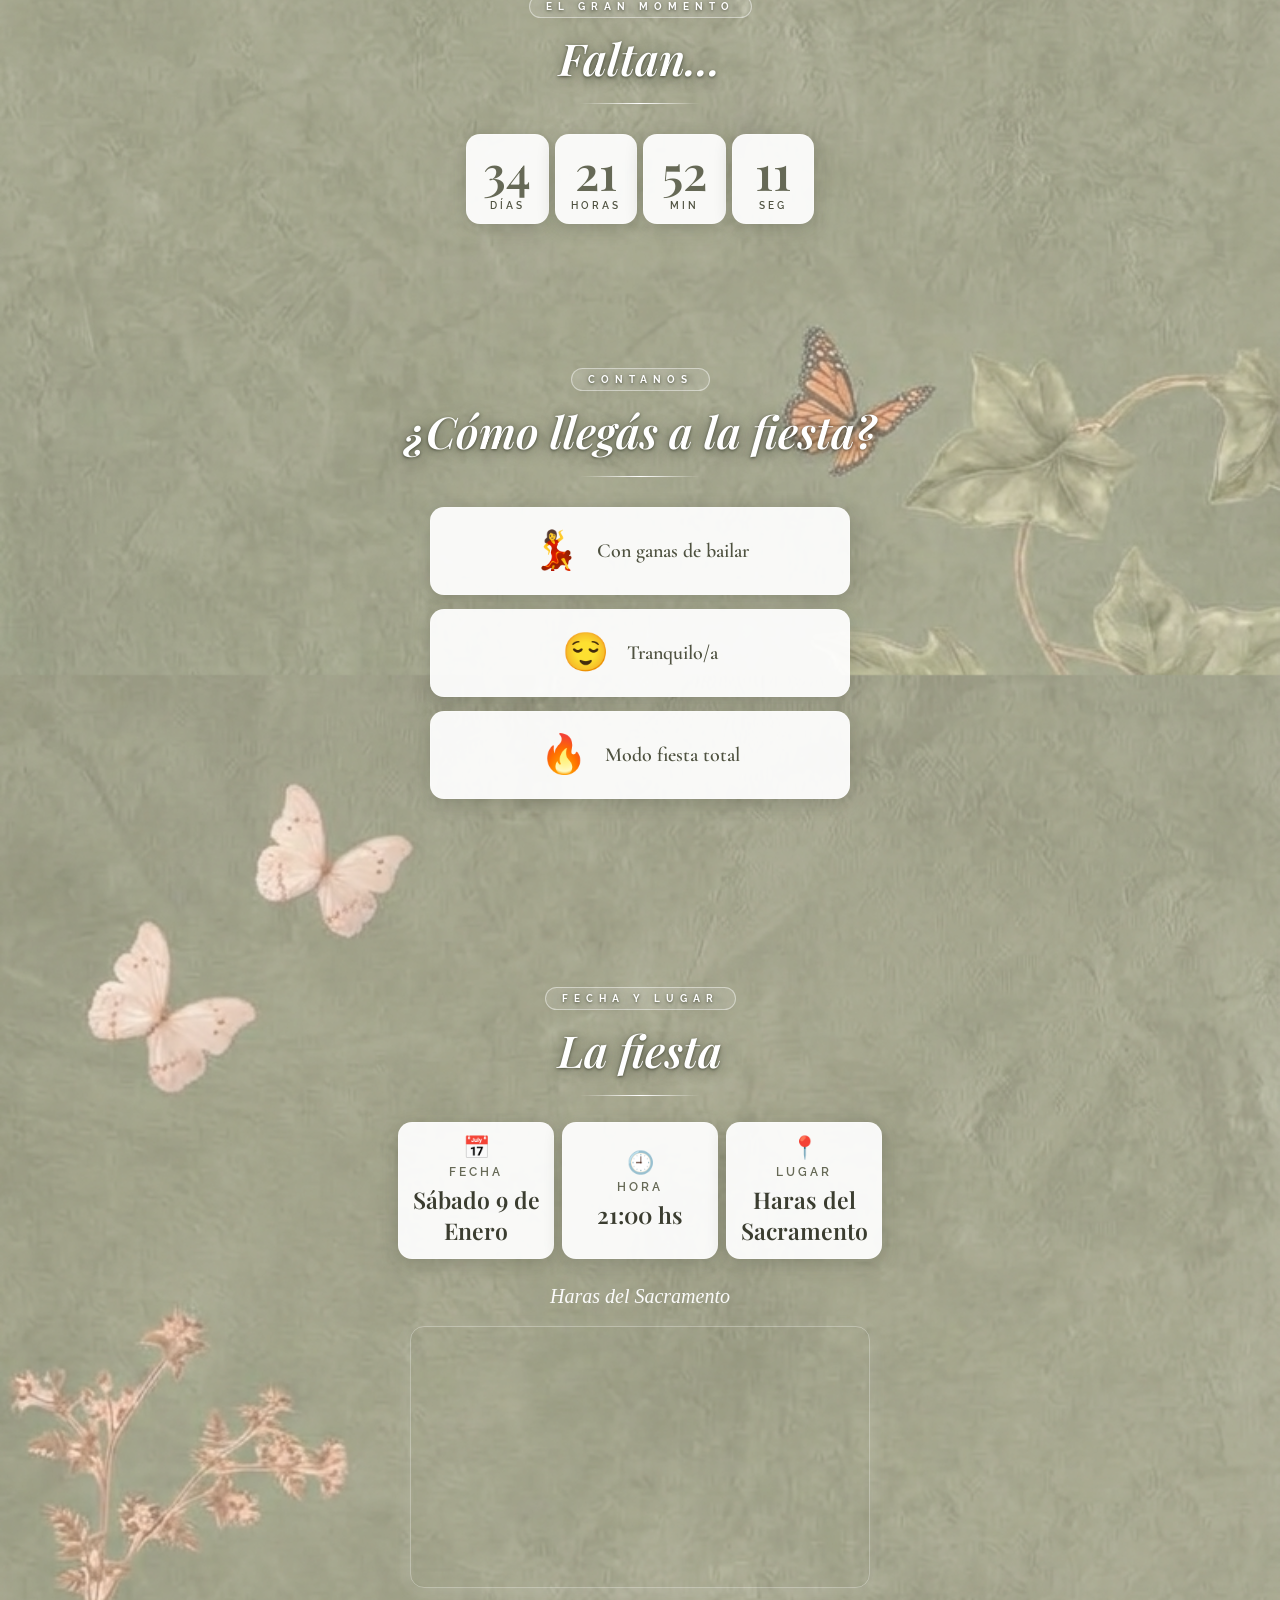
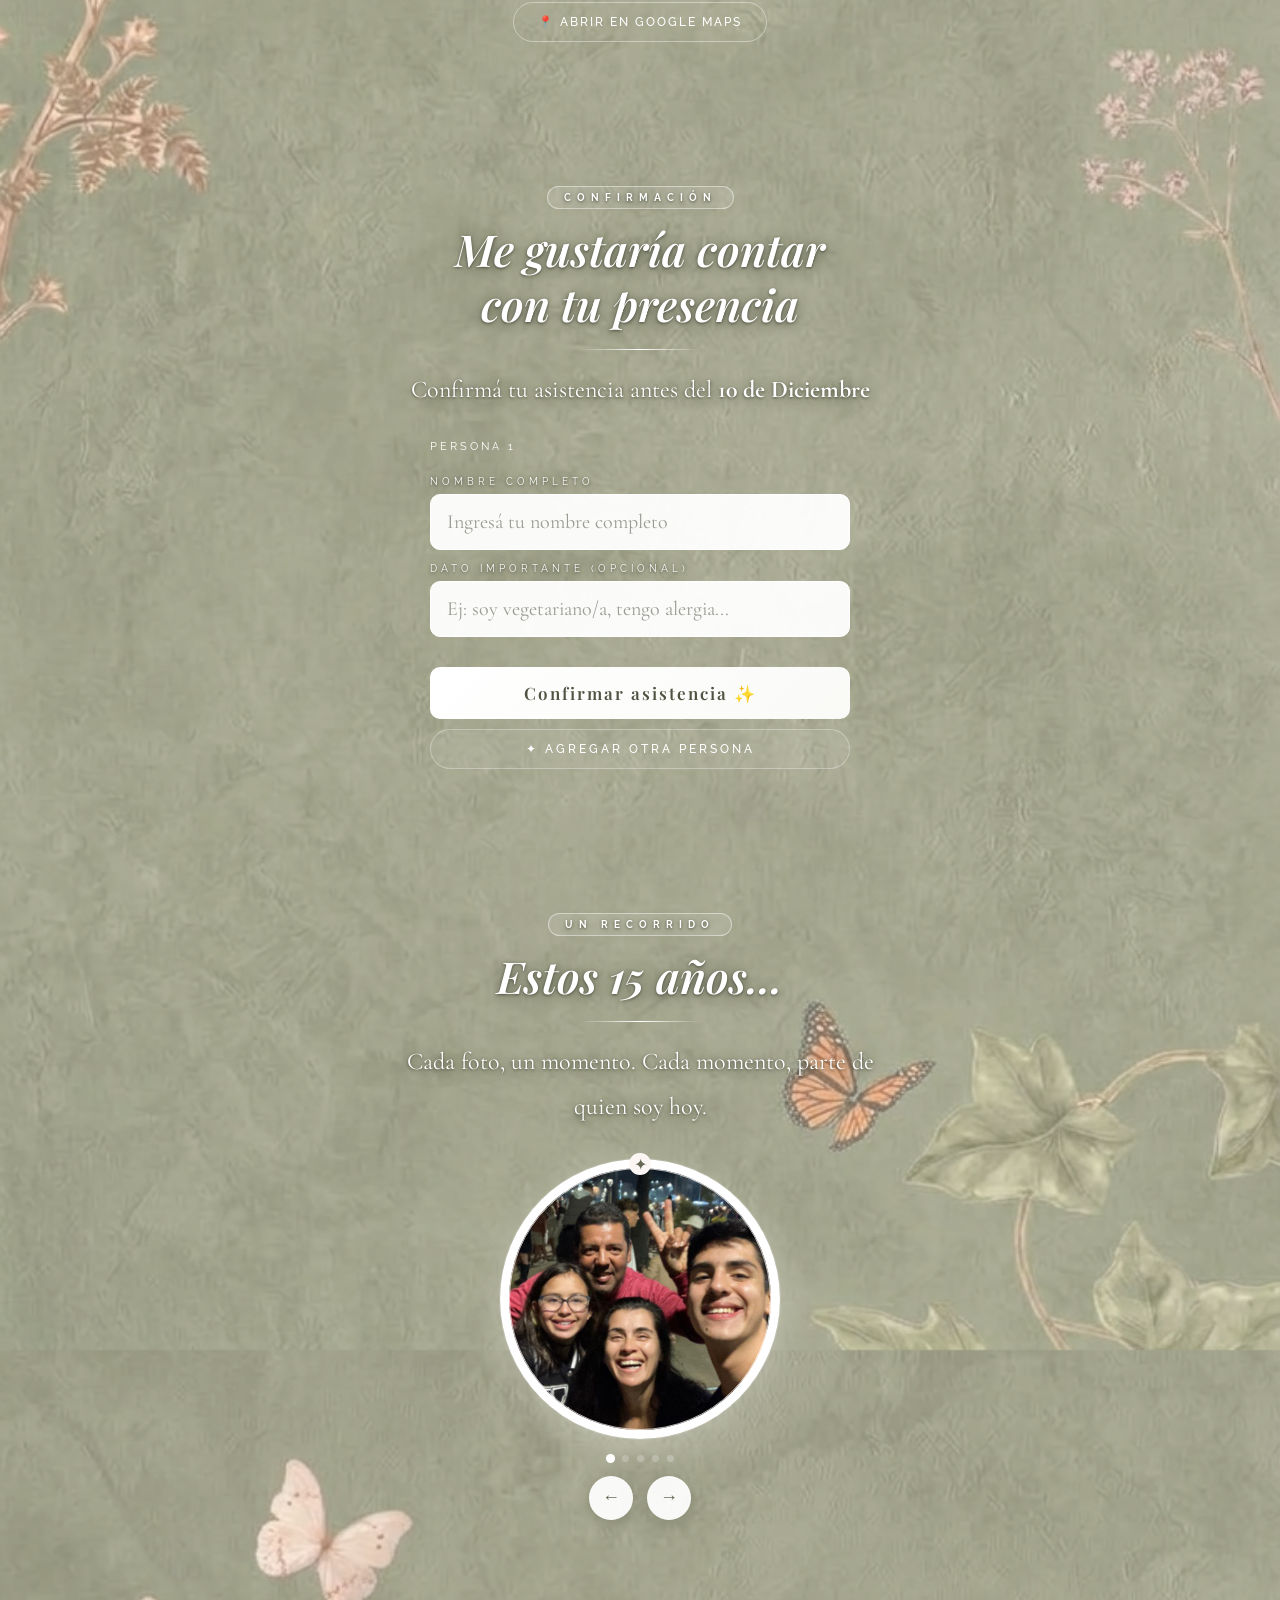
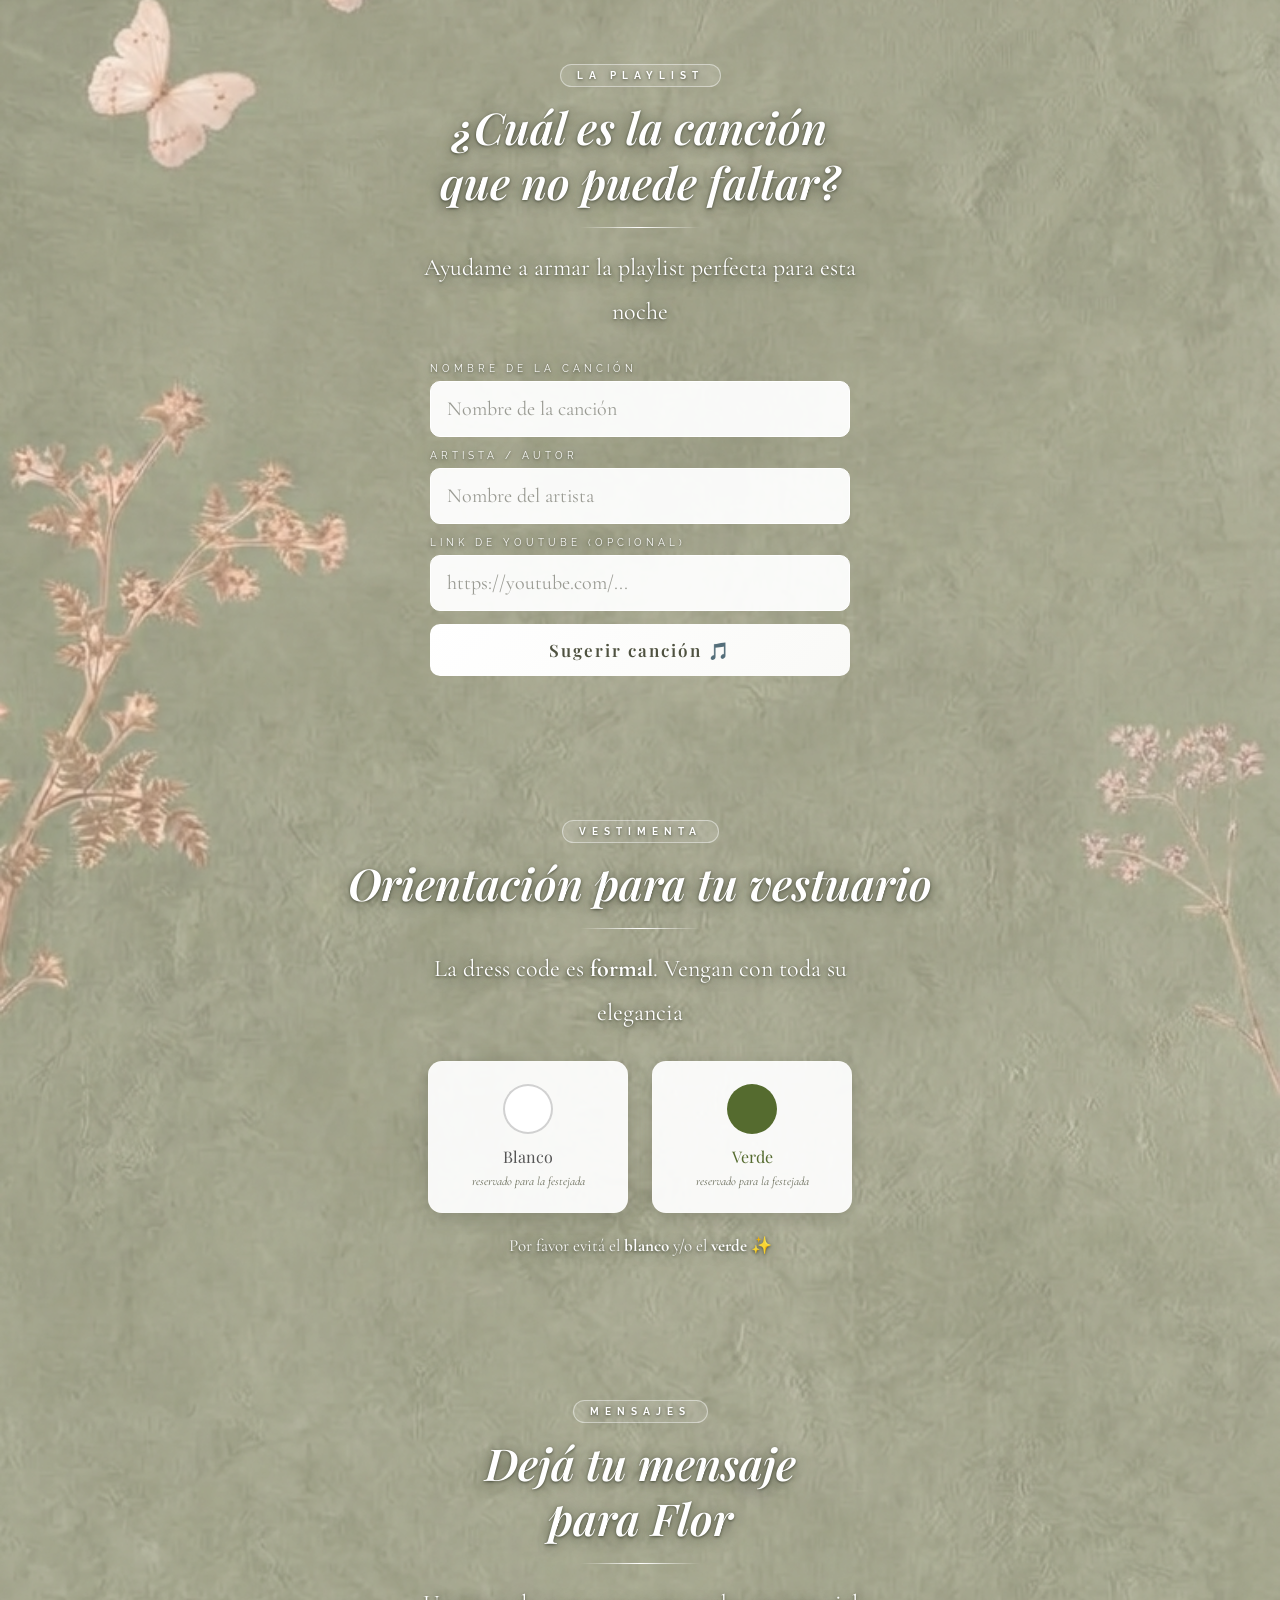
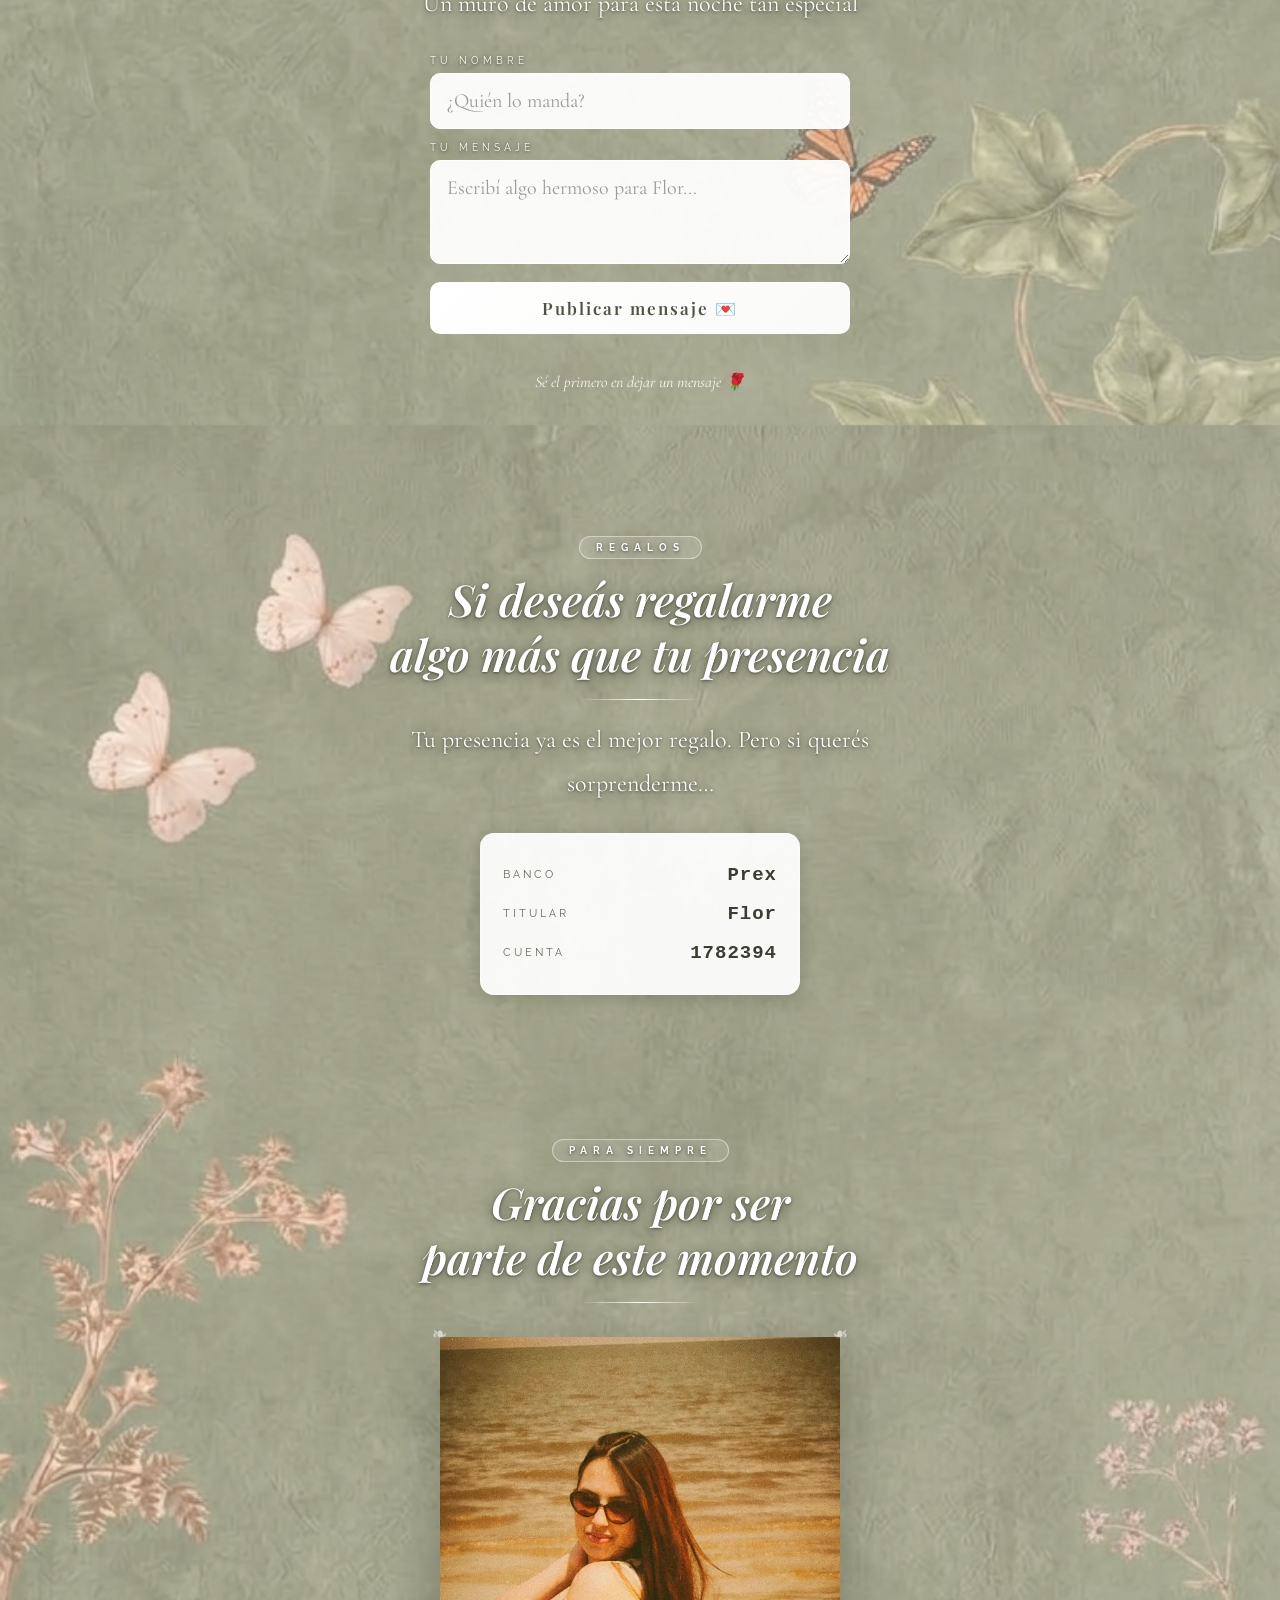
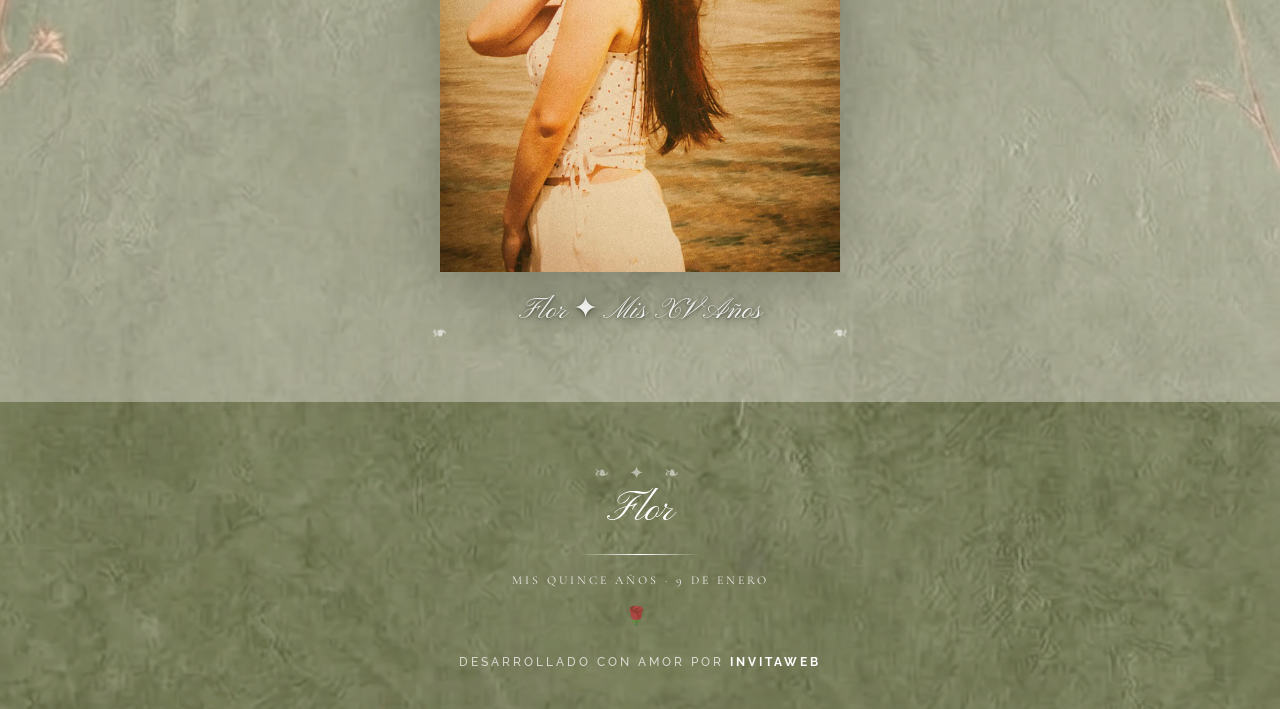
==== commit 72b35d3e: "Update invitacion.html" ====
--- a/invitacion.html
+++ b/invitacion.html
@@ -496,7 +496,7 @@
 }
 
 /* MURO */
-//const localMessages=[];
+const localMessages=[];
 (async function loadMessages(){
   try{
     const res=await fetch(WALL_URL);
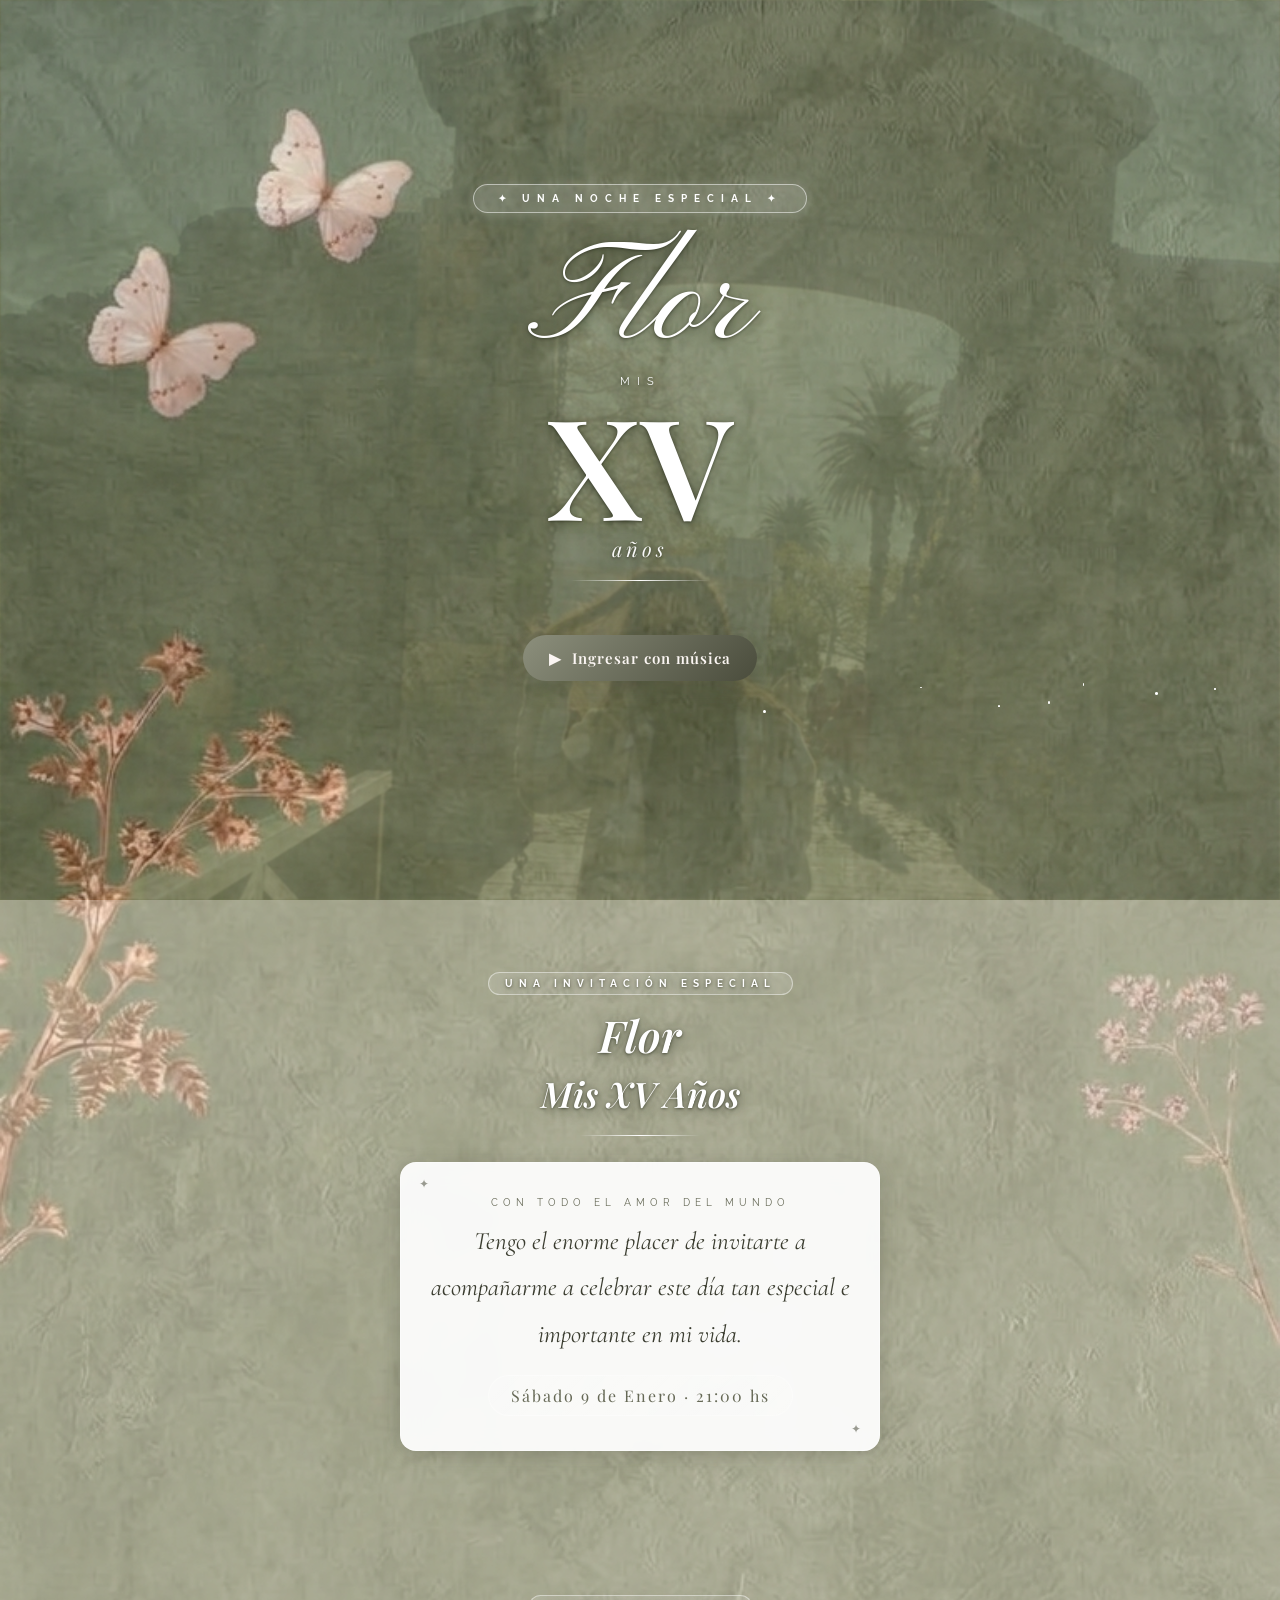
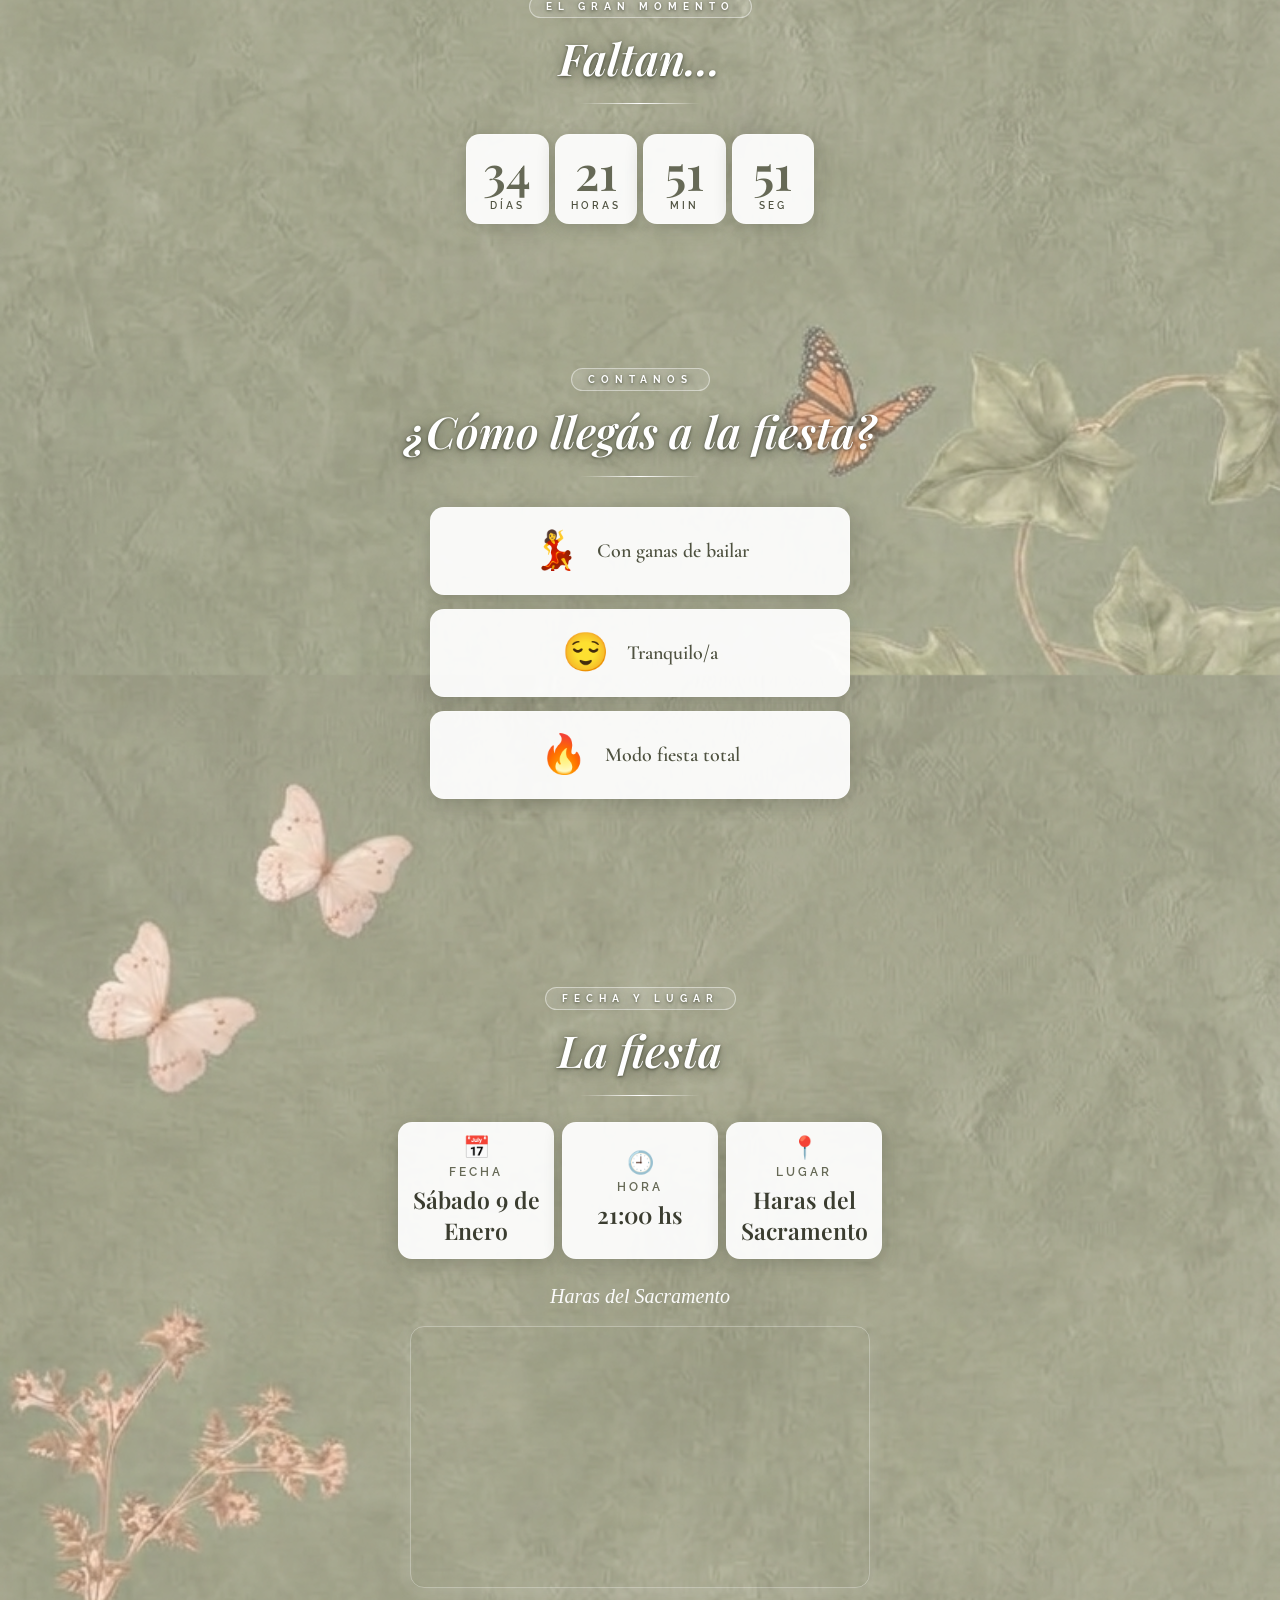
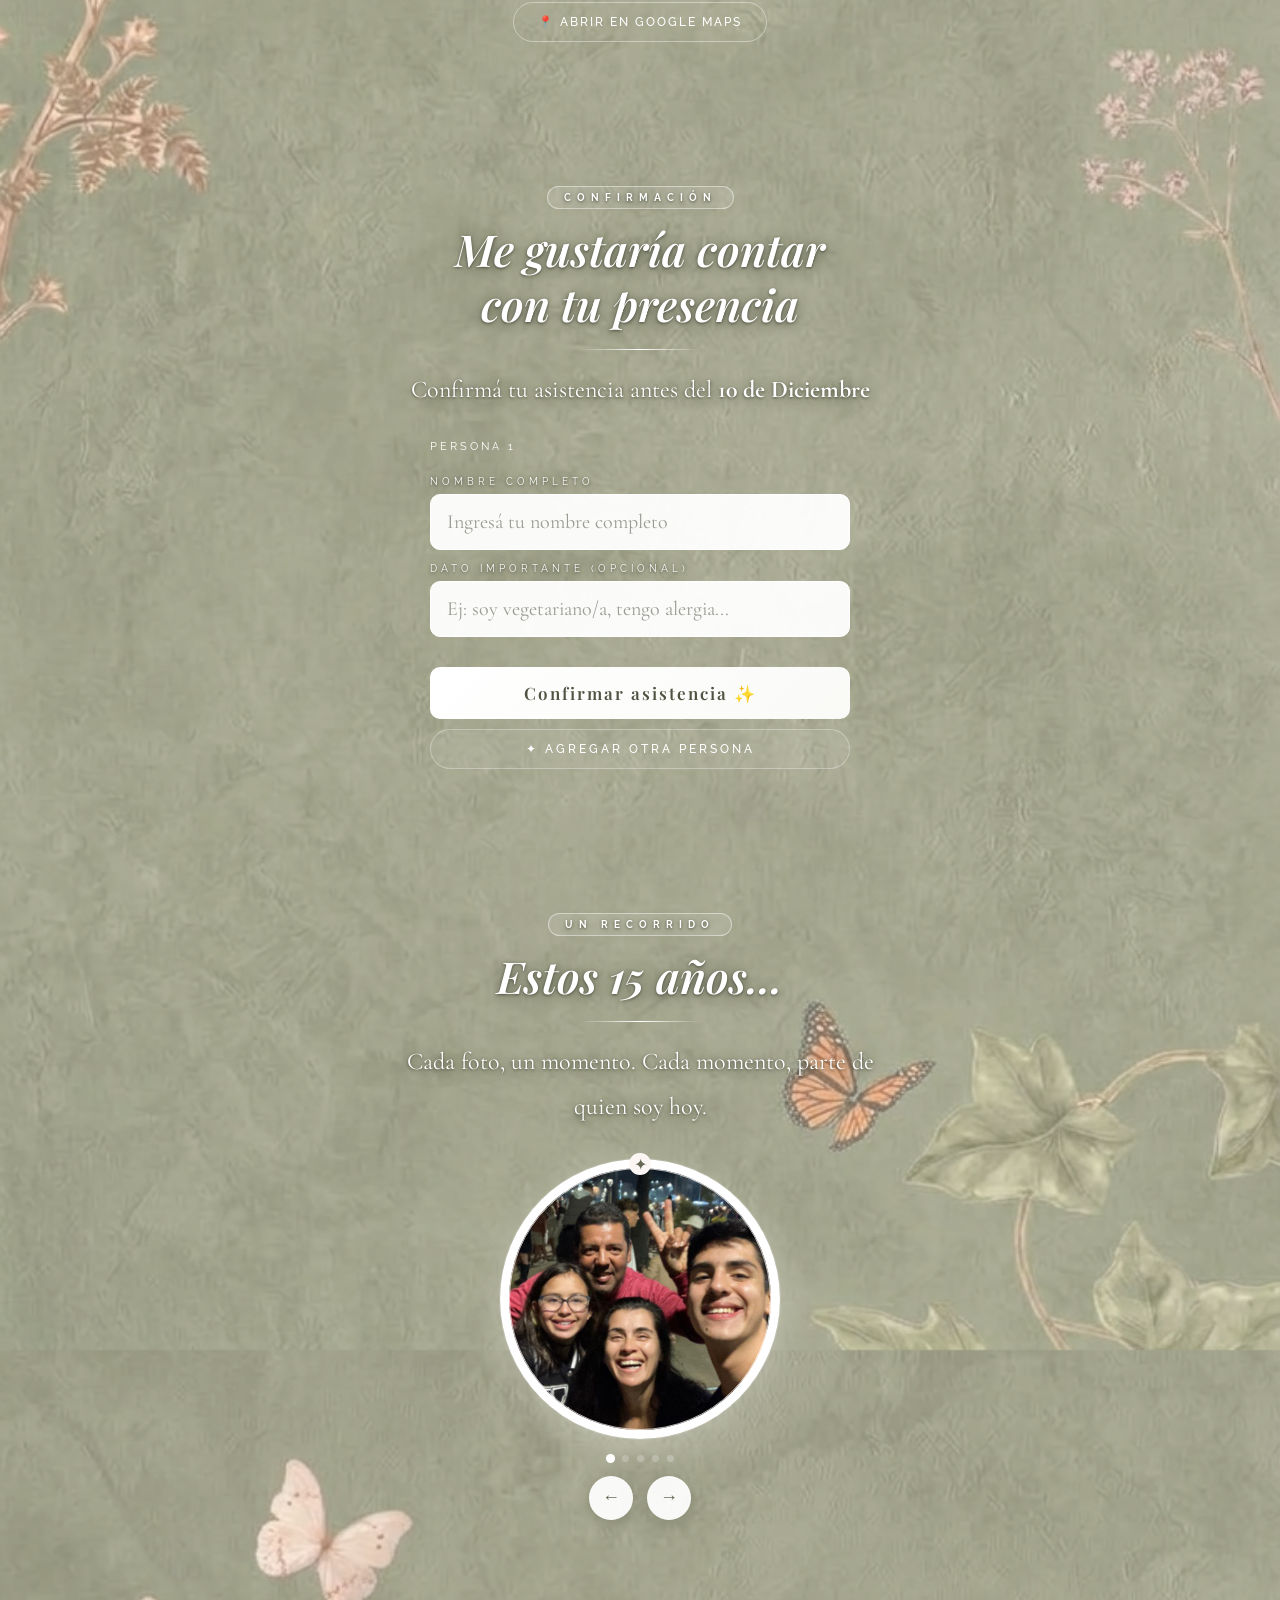
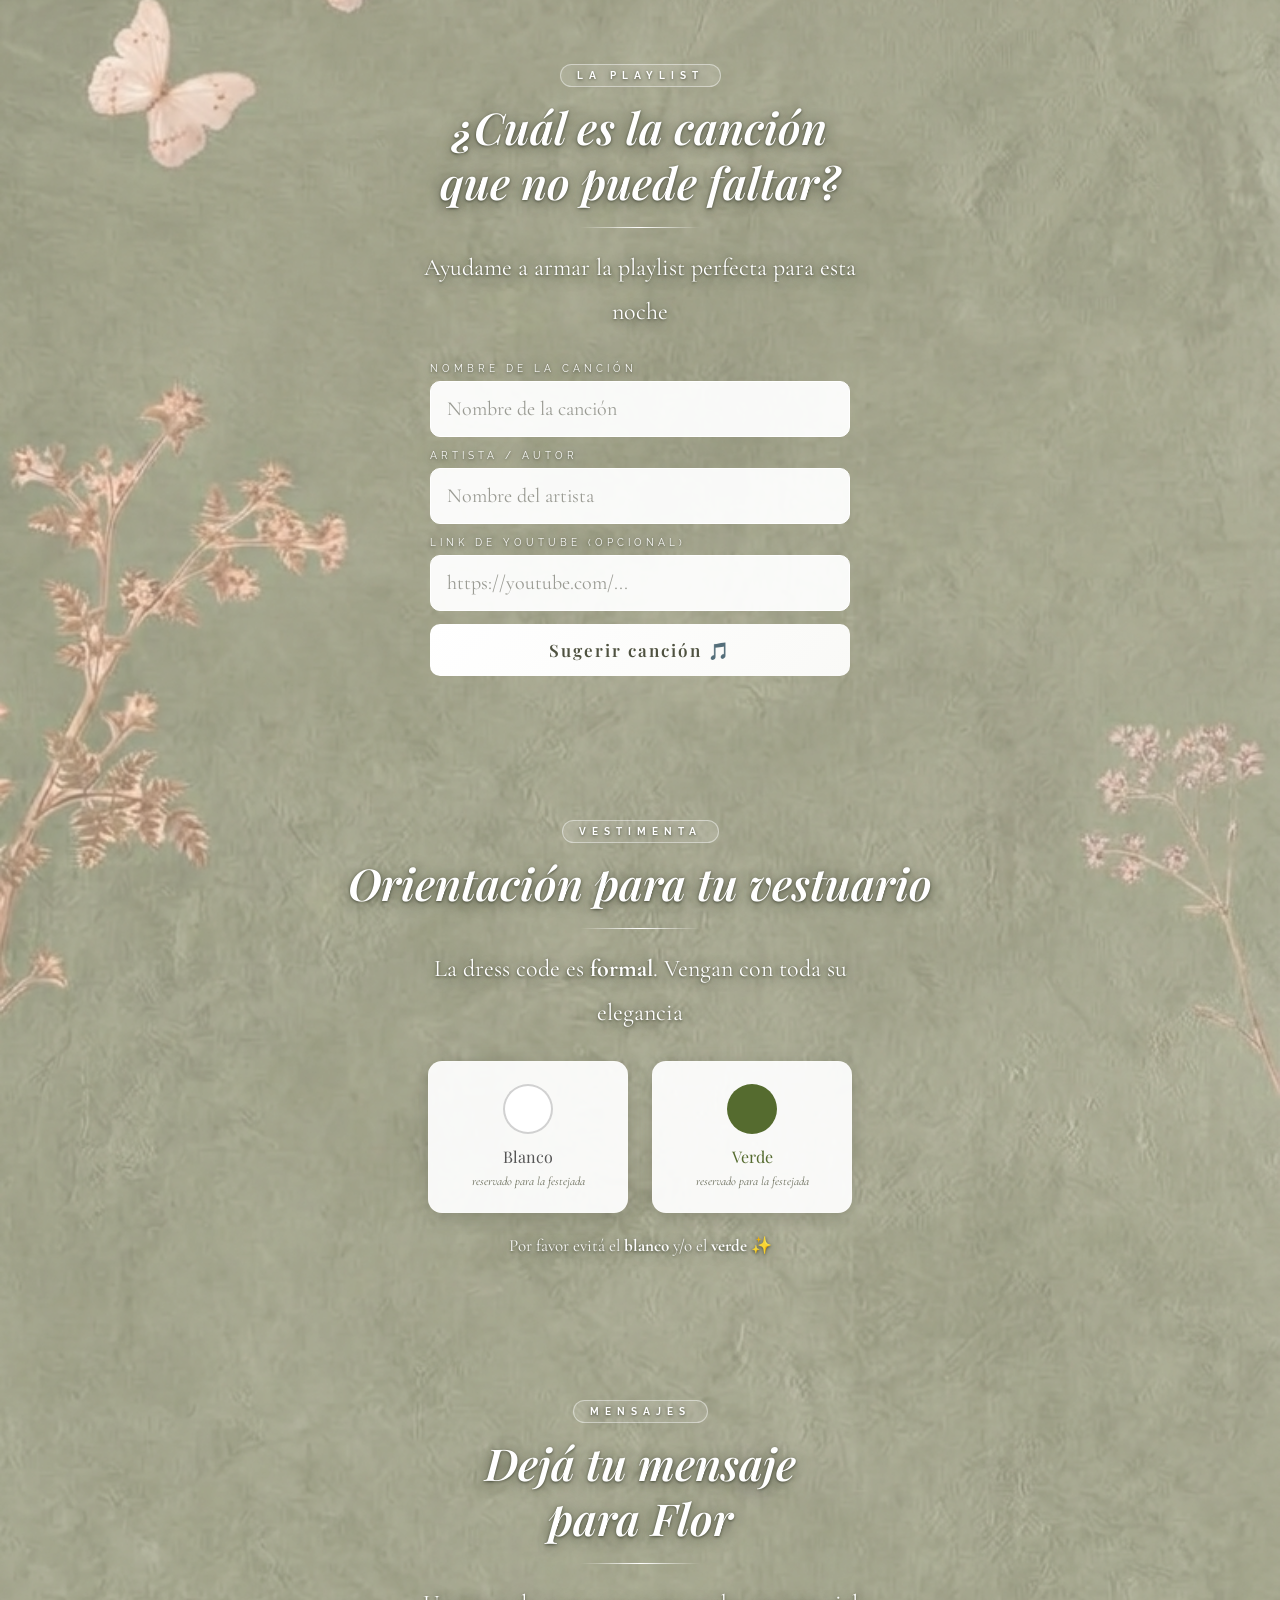
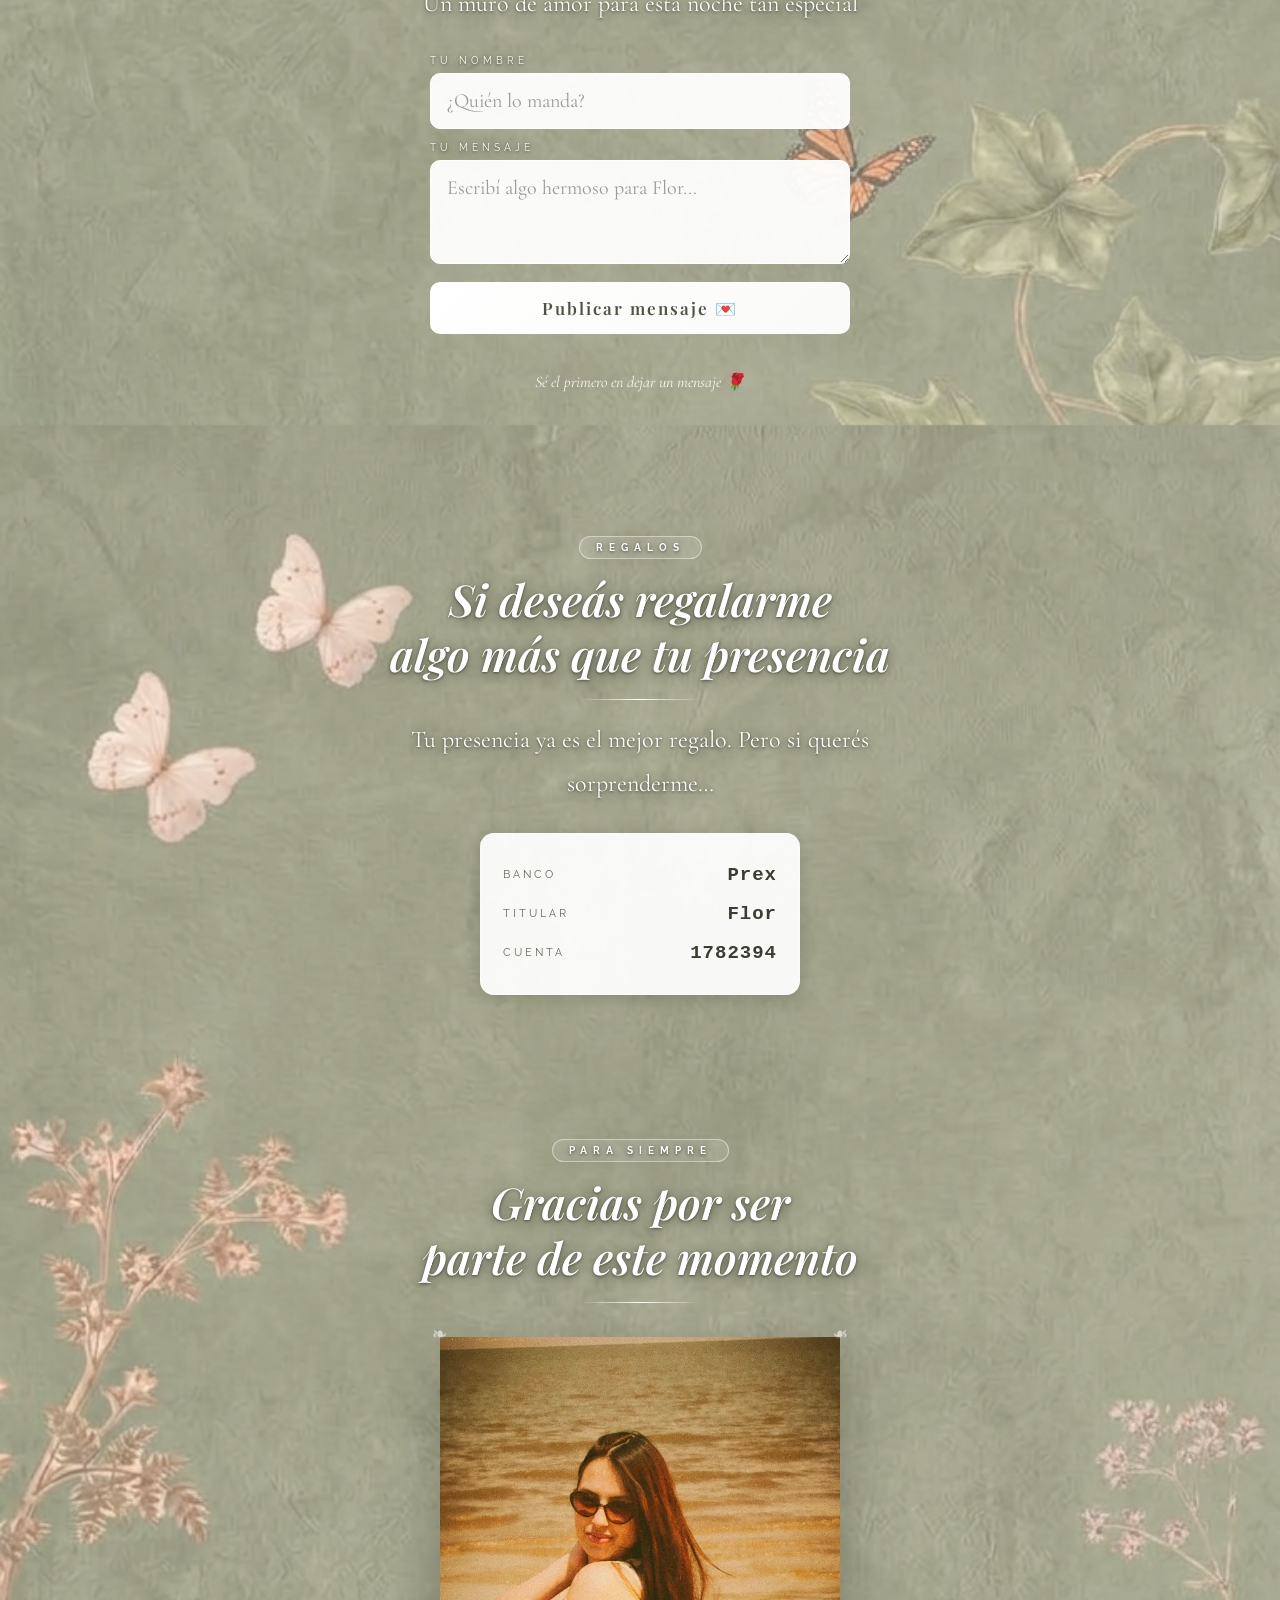
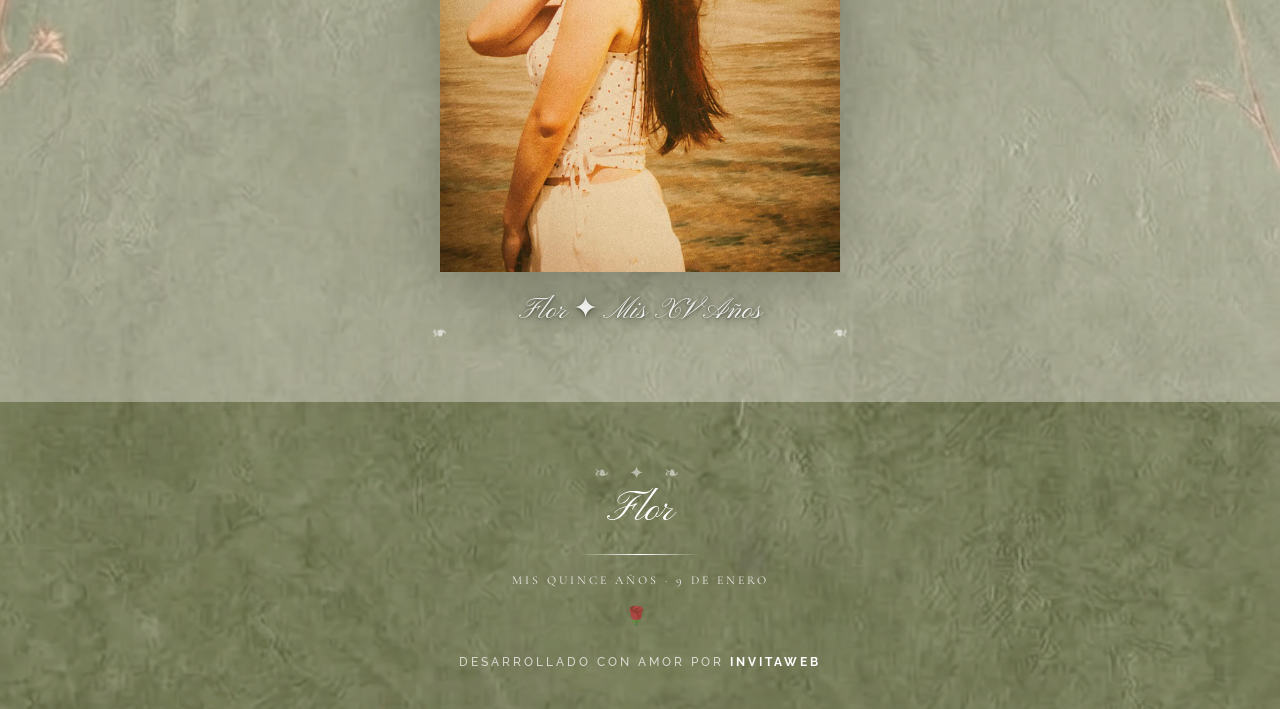
==== commit 123da058: "Update invitacion.html" ====
--- a/invitacion.html
+++ b/invitacion.html
@@ -1,4 +1,3 @@
-
 <!DOCTYPE html>
 <html lang="es">
 <head>
@@ -9,6 +8,12 @@
 <meta content="¡Estás invitado/a a mis XV años! Sábado 19 de Septiembre · 21:00 hs" property="og:description"/>
 <link href="https://fonts.googleapis.com/css2?family=Playfair+Display:ital,wght@0,400;0,600;1,400;1,600&family=Cormorant+Garamond:ital,wght@0,300;0,400;0,500;1,300;1,400&family=IM+Fell+English:ital@0;1&family=Raleway:wght@300;400;500&family=Dancing+Script:wght@600;700&family=Pinyon+Script&display=swap" rel="stylesheet"/>
 <link href="styles.css" rel="stylesheet"/>
+<style>
+/* Mensajes largos: que bajen de línea en vez de salirse de la pantalla */
+.messages-grid{max-width:100%;min-width:0;}
+.msg-card{max-width:100%;min-width:0;box-sizing:border-box;overflow:hidden;}
+.msg-author,.msg-text{max-width:100%;white-space:pre-wrap;overflow-wrap:anywhere;word-break:break-word;}
+</style>
 </head>
 <body>
 <div id="petals"></div>
@@ -532,7 +537,9 @@
   grid.innerHTML='';
   sorted.slice(0,msgVisible).forEach(m=>{
     const d=document.createElement('div'); d.className='msg-card';
-    d.innerHTML=`<p class="msg-author">${m.author}</p><p class="msg-text">"${m.text}"</p>`;
+    const pa=document.createElement('p'); pa.className='msg-author'; pa.textContent=m.author;
+    const pt=document.createElement('p'); pt.className='msg-text'; pt.textContent='"'+m.text+'"';
+    d.appendChild(pa); d.appendChild(pt);
     grid.appendChild(d);
   });
   if(loadWrap) loadWrap.style.display=(sorted.length>msgVisible)?'block':'none';
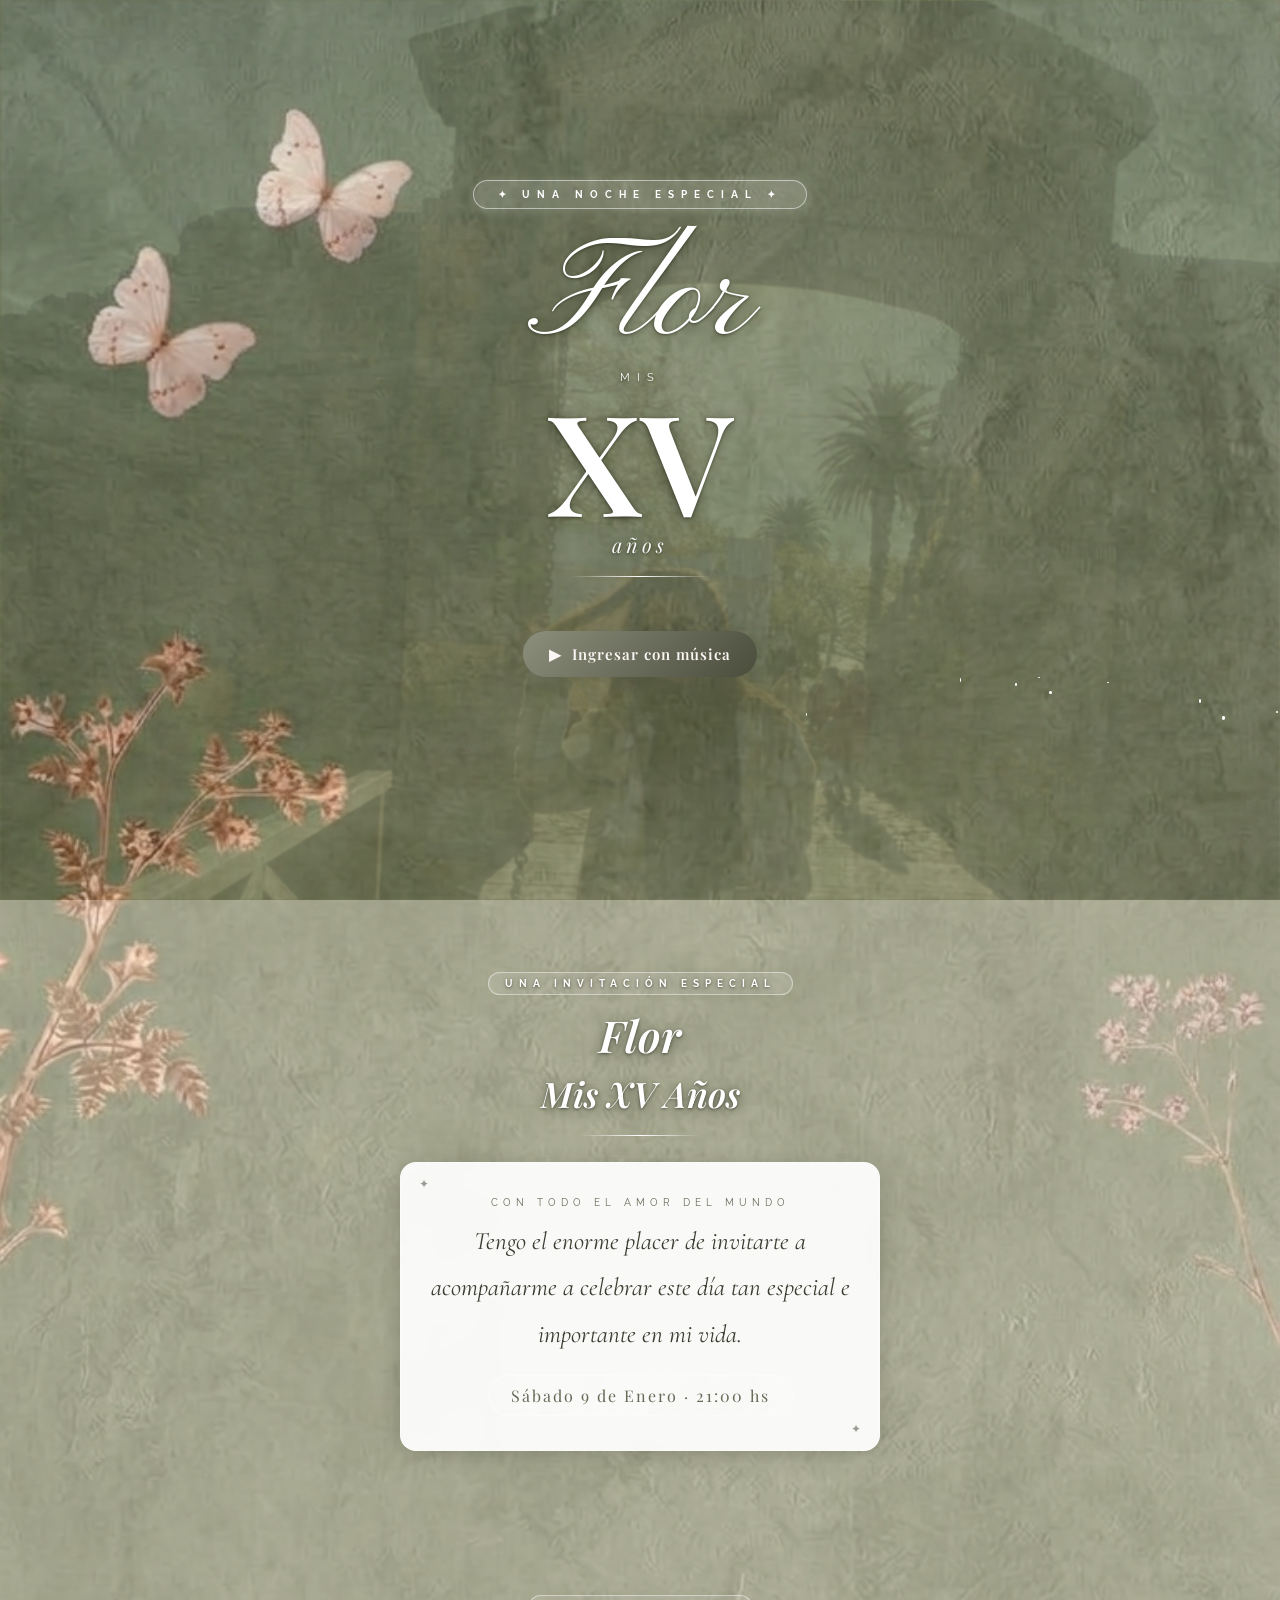
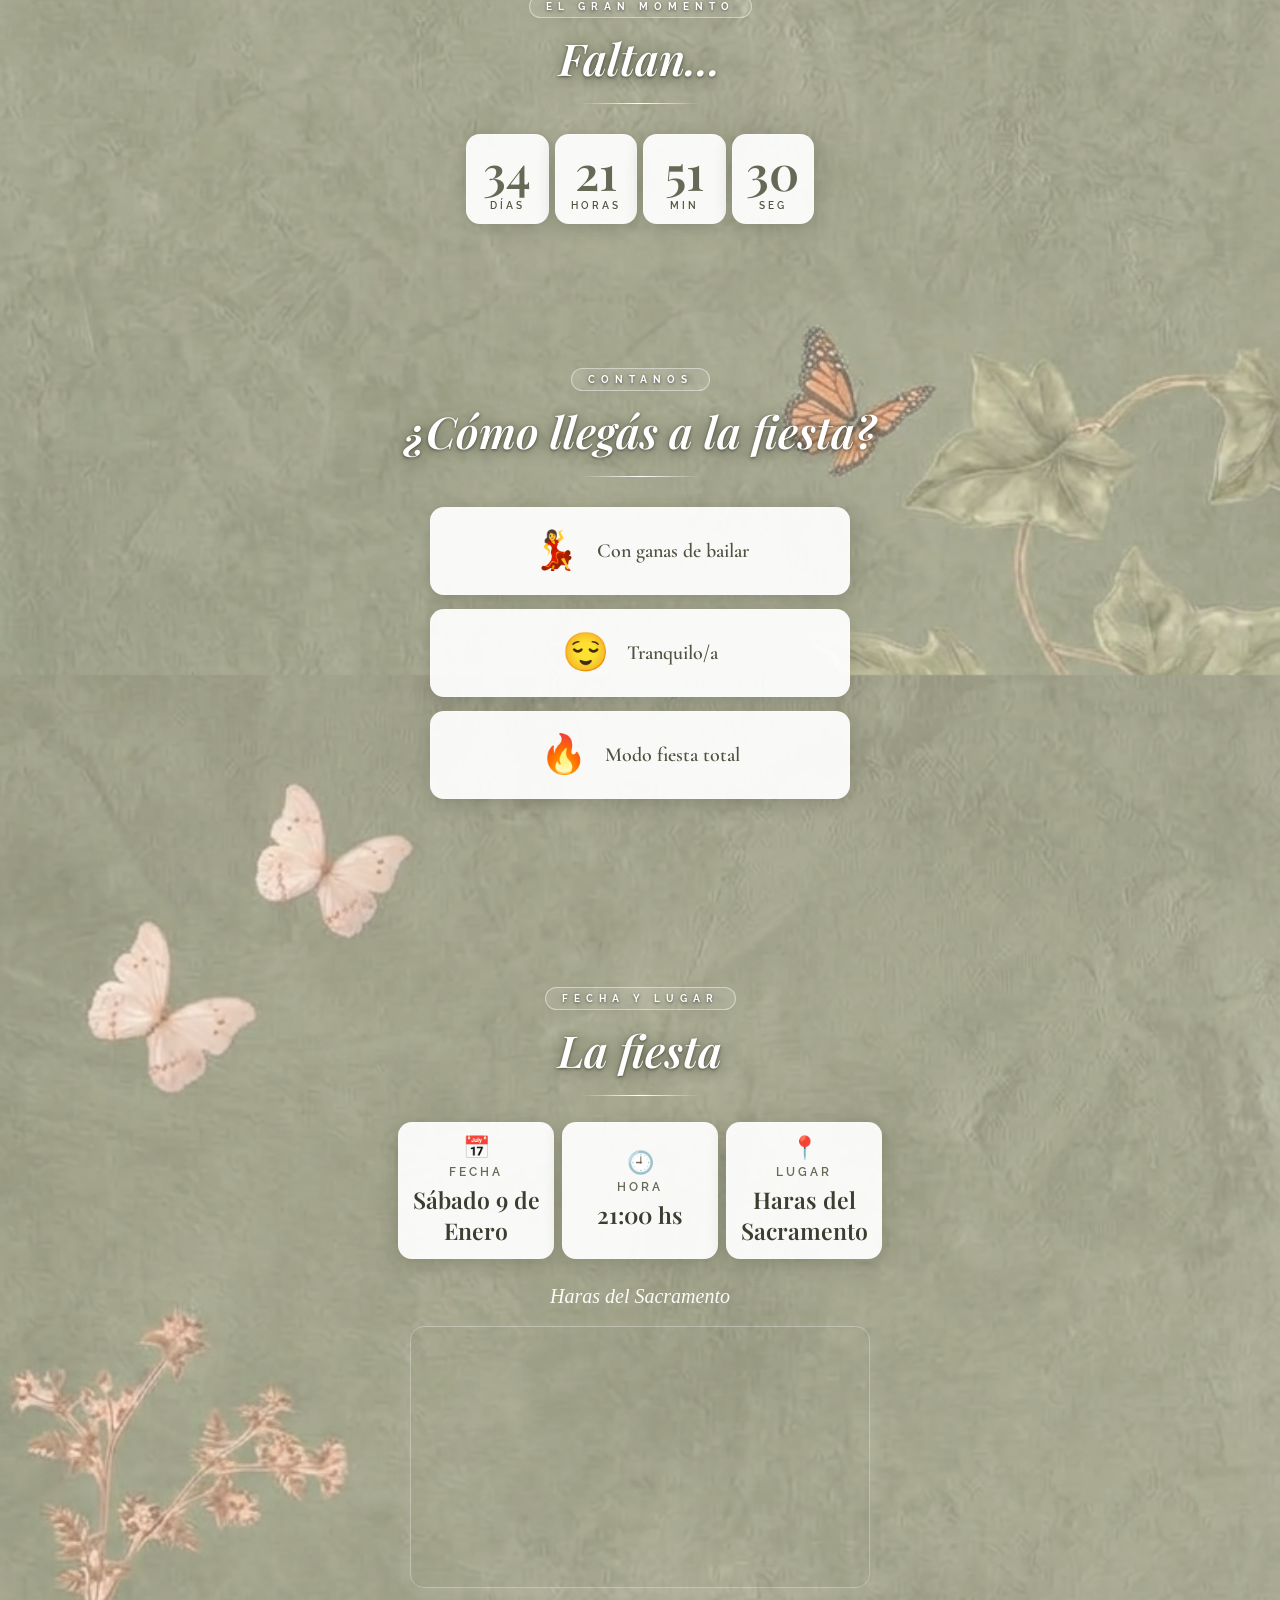
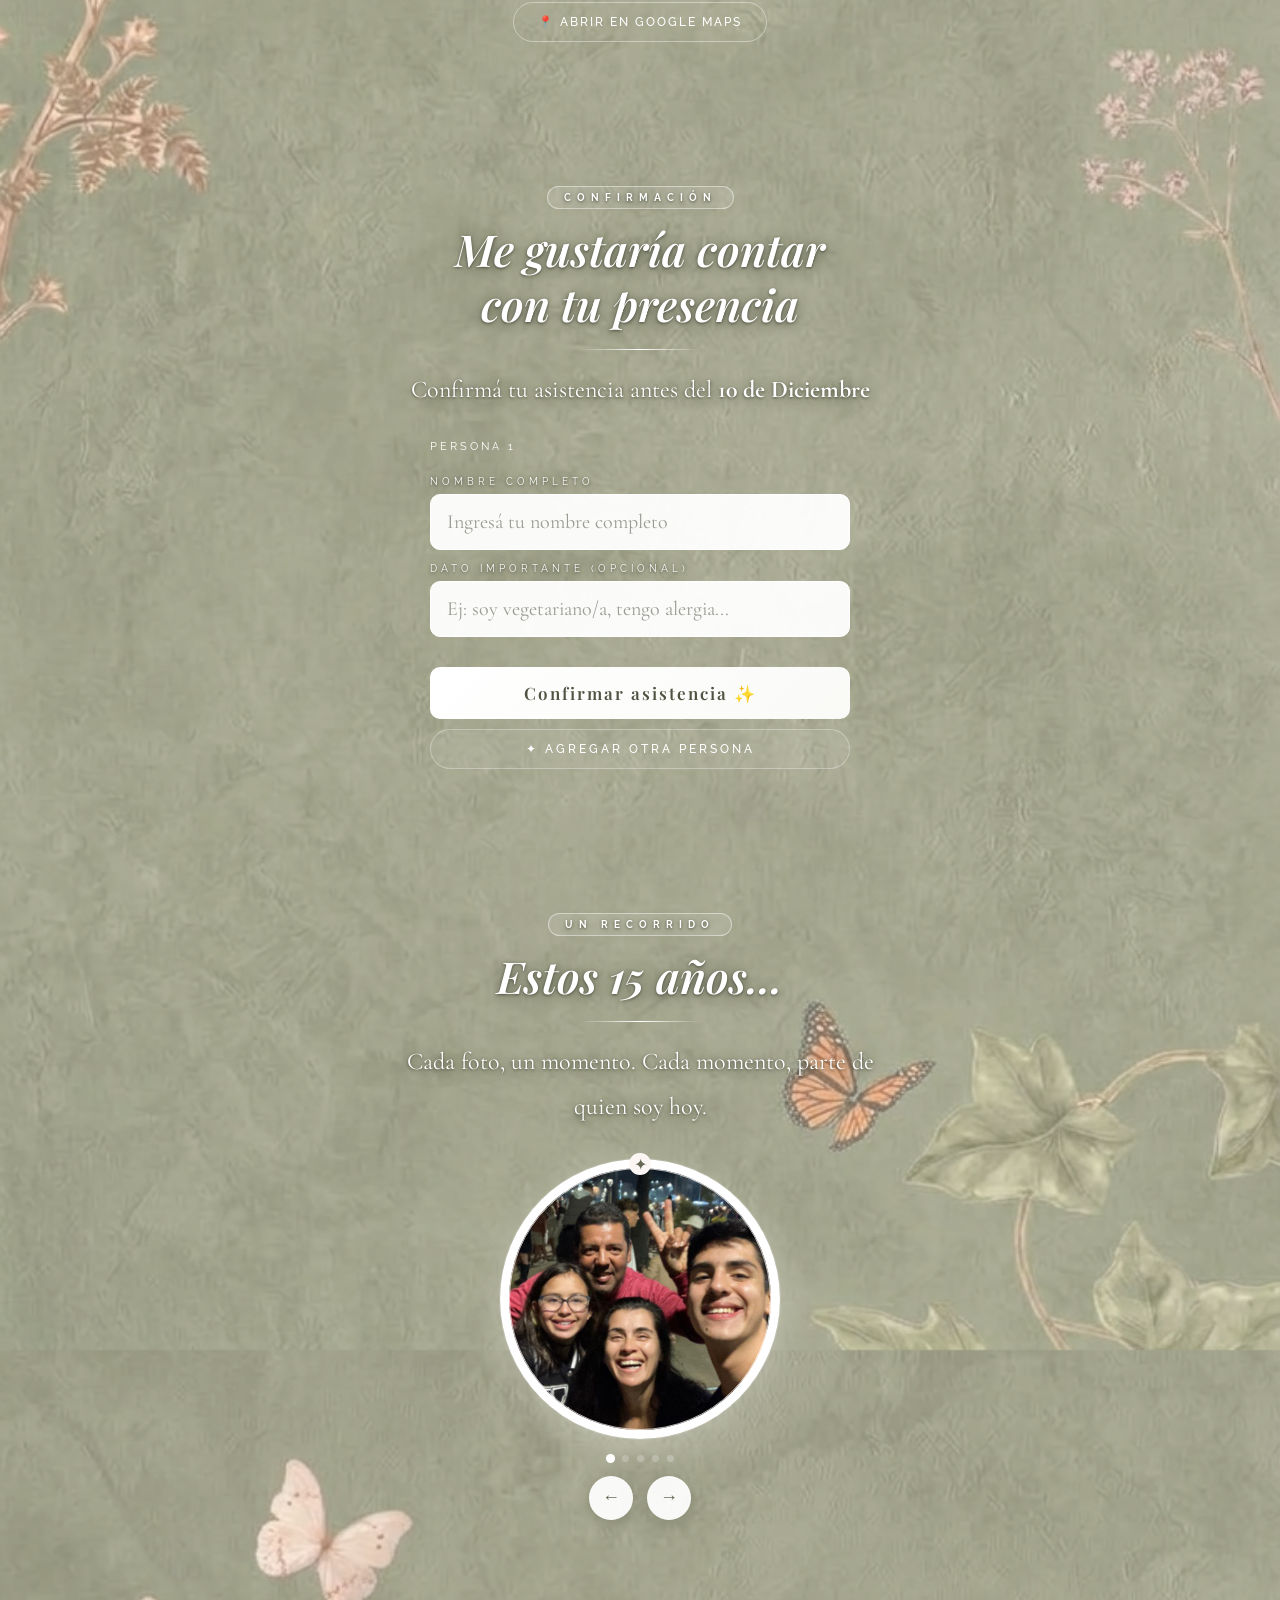
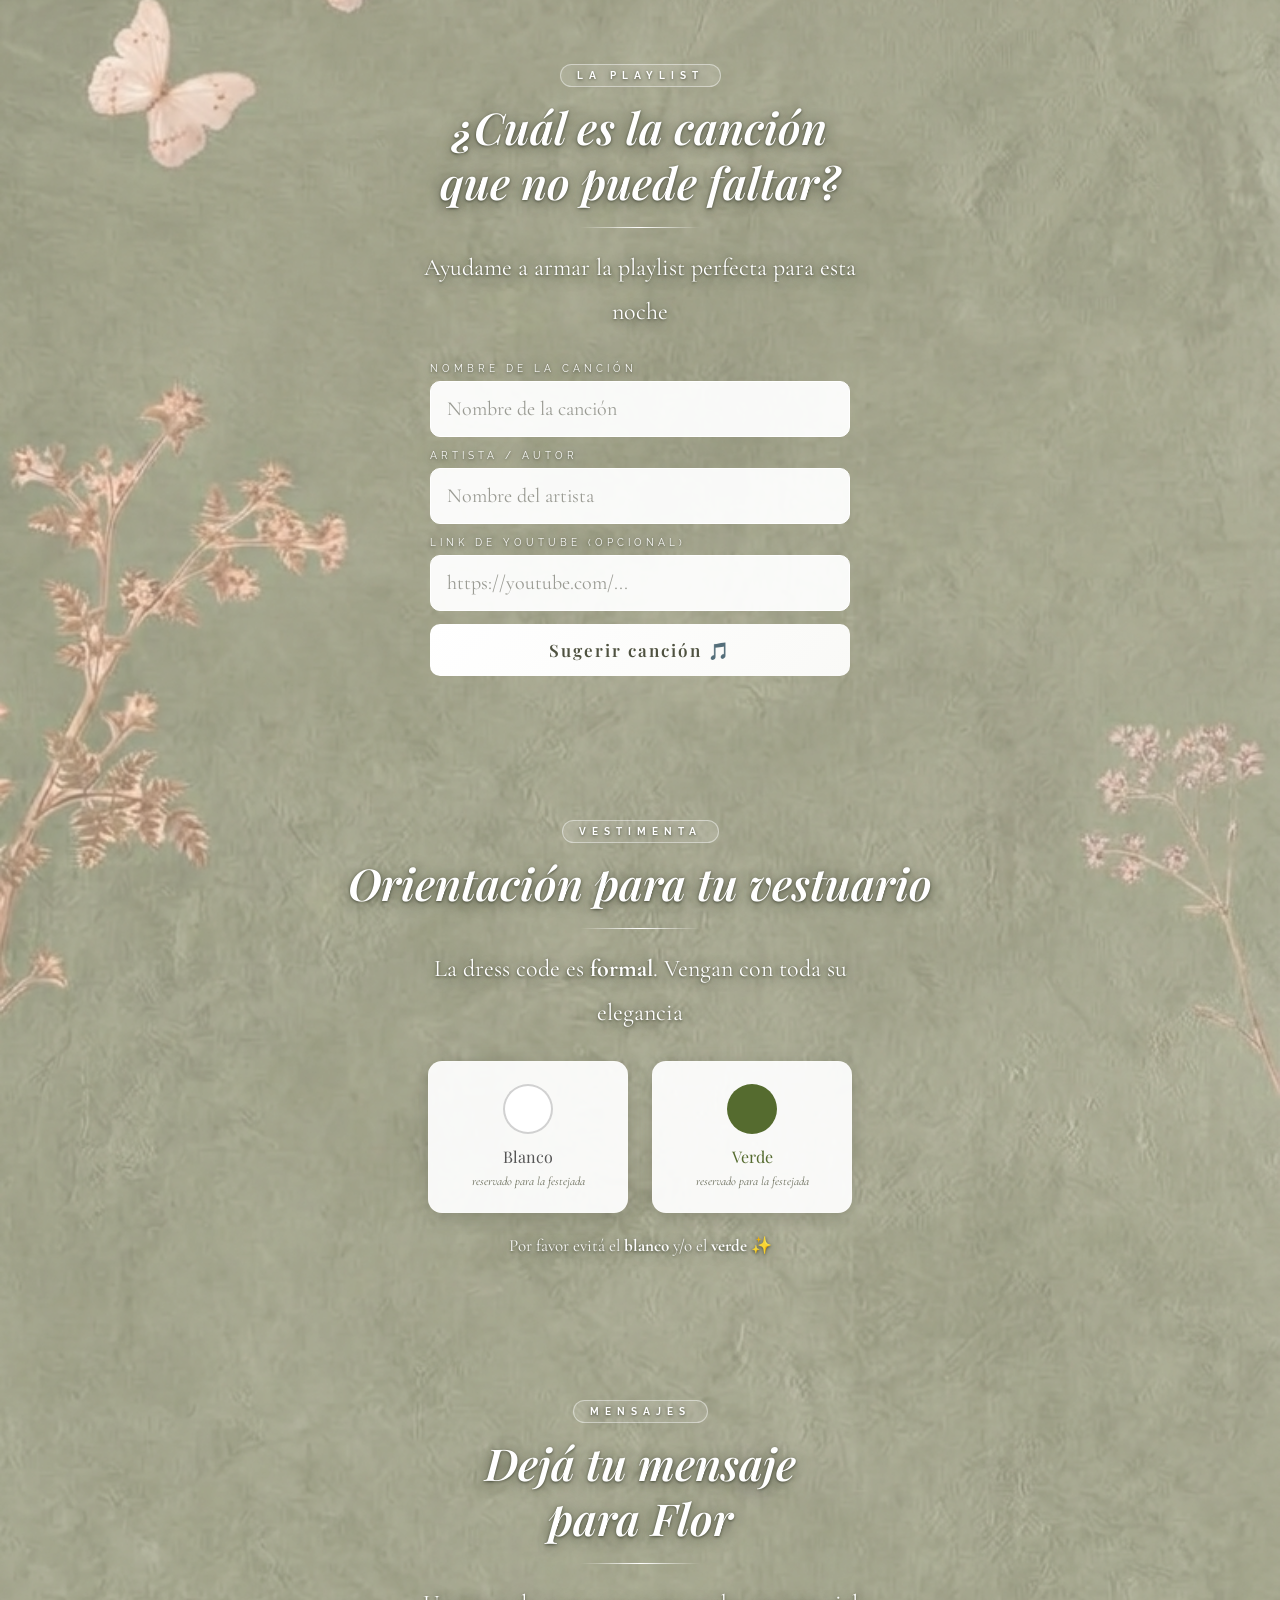
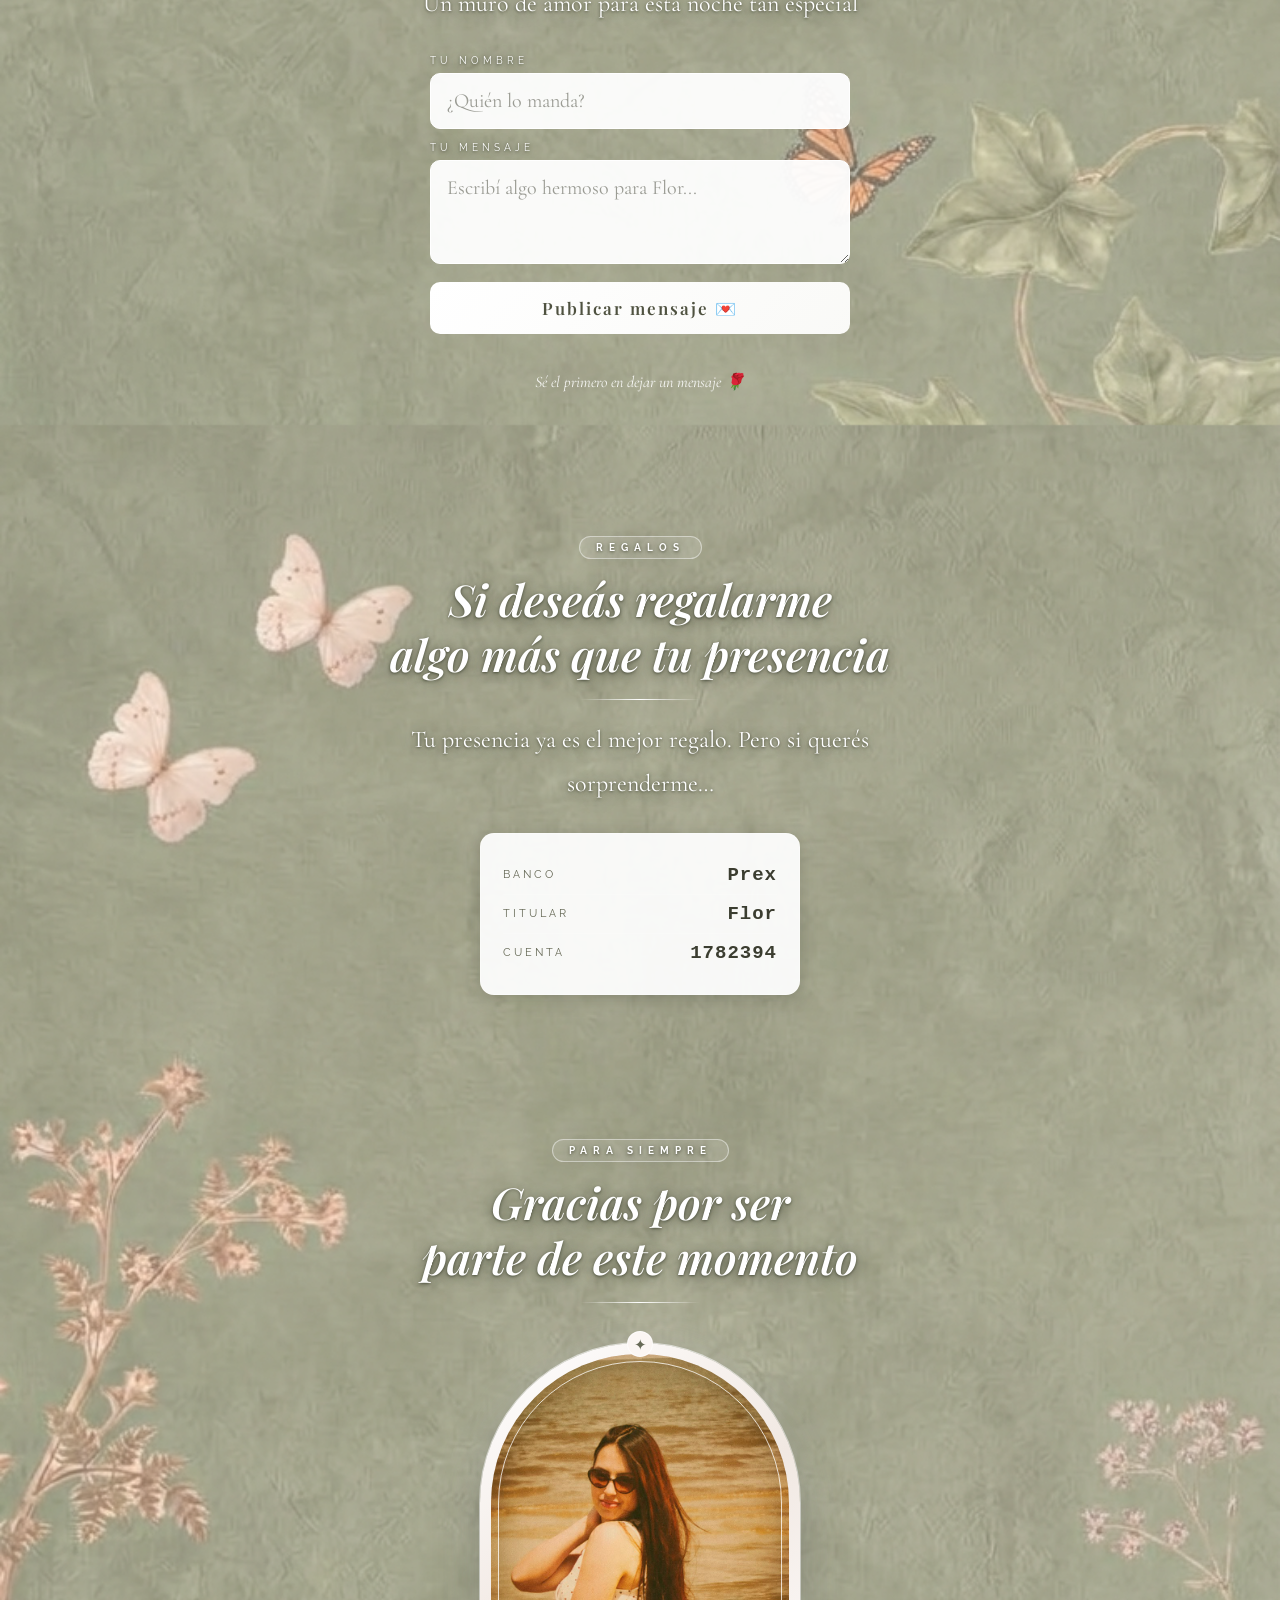
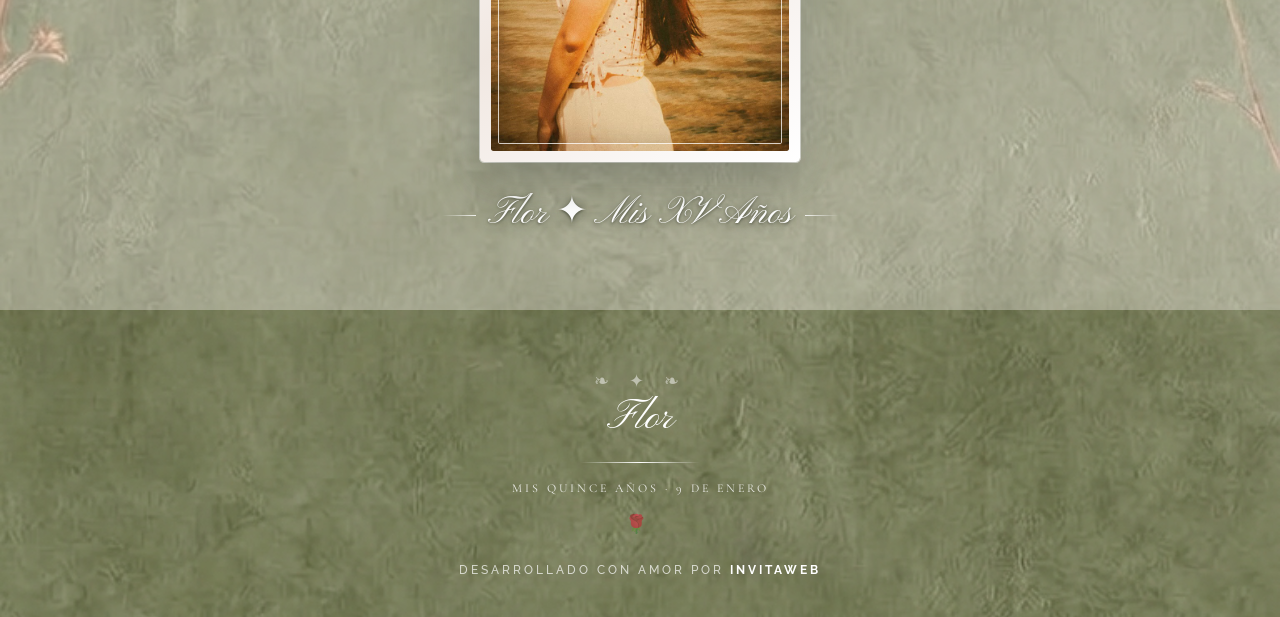
==== commit 5e491244: "Update invitacion.html" ====
--- a/invitacion.html
+++ b/invitacion.html
@@ -5,7 +5,7 @@
 <meta content="width=device-width, initial-scale=1.0" name="viewport"/>
 <title>Mis XV – Flor</title>
 <meta content="Mis XV – Flor 🌹" property="og:title"/>
-<meta content="¡Estás invitado/a a mis XV años! Sábado 19 de Septiembre · 21:00 hs" property="og:description"/>
+<meta content="¡Estás invitado/a a mis XV años! Sábado 9 de Enero · 21:00 hs" property="og:description"/>
 <link href="https://fonts.googleapis.com/css2?family=Playfair+Display:ital,wght@0,400;0,600;1,400;1,600&family=Cormorant+Garamond:ital,wght@0,300;0,400;0,500;1,300;1,400&family=IM+Fell+English:ital@0;1&family=Raleway:wght@300;400;500&family=Dancing+Script:wght@600;700&family=Pinyon+Script&display=swap" rel="stylesheet"/>
 <link href="styles.css" rel="stylesheet"/>
 <style>
@@ -106,8 +106,7 @@
   <div class="map-embed-wrap">
 <iframe src="https://www.google.com/maps?q=Haras+del+Sacramento&output=embed" width="100%" height="260" style="border:0;" allowfullscreen="" loading="lazy" referrerpolicy="no-referrer-when-downgrade"></iframe>
 </div>
-<a class="btn-add-more" style="display:inline-block;margin-top:14px;text-decoration:none;" href="https://www.google.com/maps/search/?api=1&query=Haras+del+Sacramento" target="_blank">📍 Abrir en Google Maps</a>
-</div>
+<a class="btn-add-more" style="display:inline-block;margin-top:14px;text-decoration:none;" href="https://www.google.com/maps/search/?api=1&query=Haras+del+Sacramento" target="_blank" rel="noopener">📍 Abrir en Google Maps</a>
 </section>
 
 <!-- ═══ RSVP ═══ -->
@@ -275,10 +274,10 @@
 <span class="closing-corner bl">❧</span>
 <span class="closing-corner br">❧</span>
 <div class="closing-photo">
-<img alt="Flor" src="img/natali-final.png">
+<img alt="Flor" src="img/natali-final.png"/>
+</div>
 </div>
 <p class="closing-caption">Flor ✦ Mis XV Años</p>
-</div>
 </section>
 
 <!-- ═══ FOOTER ═══ -->
@@ -360,7 +359,7 @@
   }
 }
 
-/* COUNTDOWN — 19 de Septiembre 2026 a las 21hs */
+/* COUNTDOWN — 9 de Enero 2027 a las 21hs */
 (function(){
   const target=new Date('2027-01-09T21:00:00');
   const grid=document.getElementById('countdownGrid');
@@ -412,13 +411,24 @@
 })();
 
 /* UTIL FETCH SHEETS */
+/* Envía un registro al Apps Script. Devuelve false solo si el servidor respondió que NO lo guardó
+   (ej: token inválido). Si la respuesta no se puede leer (red/CORS) se asume enviado, como antes. */
+async function enviar(url,data){
+  try{
+    const res=await fetch(url,{method:'POST',body:JSON.stringify(data)});
+    const j=await res.json().catch(()=>null);
+    if(j&&j.status&&j.status!=='ok'&&j.status!=='duplicado') return false;
+  }catch(e){console.warn('Sheet error',e);}
+  return true;
+}
 async function sendToSheet(url,data,btnId,loadingId){
   const btn=document.getElementById(btnId);
   const loading=document.getElementById(loadingId);
   btn.disabled=true; loading.classList.add('show');
-  try{ await fetch(url,{method:'POST',body:JSON.stringify(data)}); }
-  catch(e){console.warn('Sheet error',e);}
+  const ok=await enviar(url,data);
   loading.classList.remove('show');
+  if(!ok) btn.disabled=false;
+  return ok;
 }
 
 /* RSVP */
@@ -459,6 +469,7 @@
   progressBar.style.width='0%';
   const total=personas.length;
 
+  let fallo=false;
   for(let i=0;i<total;i++){
     const p=personas[i];
     const segStart=(i/total)*100;
@@ -471,14 +482,20 @@
       progressBar.style.width=currentPct+'%';
     },80);
 
-    await fetch(RSVP_URL,{method:'POST',body:JSON.stringify({nombre:p.name,extra:p.dato,timestamp:new Date().toLocaleString('es-UY'),token:TOKEN})}).catch(()=>{});
+    const ok=await enviar(RSVP_URL,{nombre:p.name,extra:p.dato,timestamp:new Date().toLocaleString('es-UY'),token:TOKEN});
 
     clearInterval(ticker);
+    if(!ok){fallo=true;break;}
     currentPct=((i+1)/total)*100;
     progressBar.style.width=currentPct+'%';
   }
 
   loading.classList.remove('show');
+  if(fallo){
+    progressWrap.classList.remove('show'); btn.disabled=false;
+    alert('No pudimos guardar tu confirmación. Probá de nuevo en un momento.');
+    return;
+  }
   setTimeout(()=>{progressWrap.classList.remove('show');},450);
   document.getElementById('rsvp-wrap').style.display='none';
   const suc=document.getElementById('rsvp-success'); suc.style.display='block';
@@ -494,7 +511,8 @@
   const artist=document.getElementById('song-artist').value.trim();
   const yt=document.getElementById('song-yt').value.trim();
   if(!name||!artist){alert('Por favor ingresá la canción y el artista.');return;}
-  await sendToSheet(SONG_URL,{nombre:name+' - '+artist,extra:yt,timestamp:new Date().toLocaleString('es-UY'),token:TOKEN},'song-btn','song-loading');
+  const ok=await sendToSheet(SONG_URL,{nombre:name+' - '+artist,extra:yt,timestamp:new Date().toLocaleString('es-UY'),token:TOKEN},'song-btn','song-loading');
+  if(!ok){alert('No pudimos guardar tu canción. Probá de nuevo en un momento.');return;}
   document.getElementById('cancion-wrap').style.display='none';
   document.getElementById('song-success').style.display='block';
   setTimeout(launchMusicNotes,100);
@@ -504,12 +522,12 @@
 const localMessages=[];
 (async function loadMessages(){
   try{
-    const res=await fetch(WALL_URL);
+    const res=await fetch(WALL_URL+'?t='+Date.now());
     const data=await res.json();
     if(Array.isArray(data)){
       data.forEach(row=>{
         if(row.nombre&&row.mensaje)
-          localMessages.push({author:row.nombre,text:row.mensaje,time:new Date(row.timestamp||Date.now())});
+          localMessages.push({author:String(row.nombre),text:String(row.mensaje),time:new Date(row.fecha||Date.now())});
       });
       renderMessages();
     }
@@ -519,7 +537,8 @@
   const author=document.getElementById('msg-author').value.trim();
   const text=document.getElementById('msg-text').value.trim();
   if(!author||!text){alert('Por favor completá tu nombre y mensaje.');return;}
-  await sendToSheet(WALL_URL,{nombre:author,mensaje:text,timestamp:new Date().toLocaleString('es-UY'),token:TOKEN},'msg-btn','msg-loading');
+  const ok=await sendToSheet(WALL_URL,{nombre:author,mensaje:text,timestamp:new Date().toLocaleString('es-UY'),token:TOKEN},'msg-btn','msg-loading');
+  if(!ok){alert('No pudimos publicar tu mensaje. Probá de nuevo en un momento.');return;}
   localMessages.push({author,text,time:new Date()});
   document.getElementById('msg-author').value='';
   document.getElementById('msg-text').value='';
@@ -577,10 +596,13 @@
   const btn=document.getElementById('rsvp-extra-btn');
   const loading=document.getElementById('rsvp-extra-loading');
   btn.disabled=true; loading.classList.add('show');
+  let fallo=false;
   for(const p of personas){
-    await fetch(RSVP_URL,{method:'POST',body:JSON.stringify({nombre:p.name,extra:p.dato,timestamp:new Date().toLocaleString('es-UY'),token:TOKEN})}).catch(()=>{});
+    const ok=await enviar(RSVP_URL,{nombre:p.name,extra:p.dato,timestamp:new Date().toLocaleString('es-UY'),token:TOKEN});
+    if(!ok){fallo=true;break;}
   }
   loading.classList.remove('show');
+  if(fallo){btn.disabled=false; alert('No pudimos guardar la confirmación. Probá de nuevo en un momento.'); return;}
   document.getElementById('rsvp-add-more').style.display='none';
   const nombres=personas.map(p=>p.name).join(', ');
   const msg=document.getElementById('rsvp-thanks-msg');
--- a/styles.css
+++ b/styles.css
@@ -310,26 +310,54 @@
 .roses-right{right:0;}
 .rose-svg{position:absolute;opacity:.62;}
 /* ═══ CIERRE / FOTO FINAL ═══ */
+/* Marco en forma de arco, con borde blanco y línea fina interior */
 .closing-frame{
-  position:relative;max-width:400px;margin:34px auto 0;
-  padding:0;
-}
-.closing-corner{position:absolute;font-size:18px;color:var(--gold-deep);opacity:.6;text-shadow:0 1px 2px rgba(255,255,255,.5);z-index:2;}
-.closing-corner.tl{top:-14px;left:-8px;}
-.closing-corner.tr{top:-14px;right:-8px;transform:scaleX(-1);}
-.closing-corner.bl{bottom:-14px;left:-8px;transform:scaleY(-1);}
-.closing-corner.br{bottom:-14px;right:-8px;transform:scale(-1);}
+  position:relative;width:min(320px,82vw);margin:40px auto 0;
+  padding:11px;
+  border-radius:999px 999px 26px 26px;
+  background:linear-gradient(145deg,#ffffff 0%,#f1e8e2 50%,#ffffff 100%);
+  box-shadow:0 18px 44px rgba(40,45,30,.38),0 0 0 1px rgba(255,255,255,.7),0 0 38px rgba(255,255,255,.28);
+  animation:fadeUp 1s .1s both;
+}
+/* estrellita arriba, como en el carrusel */
+.closing-frame::before{
+  content:'✦';position:absolute;top:-12px;left:50%;transform:translateX(-50%);
+  width:26px;height:26px;line-height:26px;border-radius:50%;
+  background:var(--cream);color:#666956;font-size:15px;
+  border:1px solid rgba(255,255,255,.7);z-index:4;
+  text-shadow:none;
+}
+/* las esquinas ❧ no combinan con el arco */
+.closing-corner{display:none;}
 .closing-photo{
-  position:relative;z-index:1;
-  width:100%;
-  filter:drop-shadow(0 16px 30px rgba(50,52,40,.35));
-}
-.closing-photo img{width:100%;display:block;}
+  position:relative;z-index:1;width:100%;
+  aspect-ratio:3/4;overflow:hidden;
+  border-radius:999px 999px 18px 18px;
+  background:#e9ddd5;
+  filter:none;
+}
+/* línea fina interior */
+.closing-photo::after{
+  content:'';position:absolute;inset:7px;
+  border:1px solid rgba(255,255,255,.75);
+  border-radius:999px 999px 12px 12px;
+  pointer-events:none;z-index:2;
+  box-shadow:inset 0 0 24px rgba(40,45,30,.18);
+}
+.closing-photo img{
+  width:100%;height:100%;display:block;
+  object-fit:cover;object-position:center top;
+}
 .closing-caption{
-  margin-top:18px;text-align:center;
-  font-family:'Pinyon Script',cursive;font-size:30px;
+  margin-top:26px;text-align:center;
+  font-family:'Pinyon Script',cursive;font-size:clamp(30px,8vw,38px);
   color:#fff;
 }
+.closing-caption::before,.closing-caption::after{
+  content:'';display:inline-block;width:34px;height:1px;vertical-align:middle;
+  background:linear-gradient(90deg,transparent,rgba(255,255,255,.85));margin:0 12px;
+}
+.closing-caption::after{transform:scaleX(-1);}
 
 .progress-wrap{
   display:none;width:100%;max-width:420px;margin:10px auto 0;
@@ -347,4 +375,4 @@
 /* Contenedores blancos: texto oscuro dentro */
 .music-card,.invite-card,.count-box,.mood-btn,.lugar-detail,.slide-nav button,.dress-card,.msg-card,.cuenta-card,.compartir-card{--dark:#3b3d30;--dark2:#4f5240;--text:#3b3d30;--text2:#4f5240;--text3:#666956;--gold:#666956;--gold-light:#8c8f7c;--gold-deep:#666956;--rose-old:#666956;--fucsia-lila:#666956;box-shadow:0 4px 18px rgba(40,45,30,.22);}
 /* Legibilidad del texto blanco sobre la imagen */
-.hero-name,.hero-pre,.hero-xv,.hero-anos,.sec-title,.sec-body,.sec-tag,.field-label,.dress-avoid,.closing-caption{text-shadow:0 1px 3px rgba(30,35,20,.6),0 2px 14px rgba(30,35,20,.55)!important;}+.hero-name,.hero-pre,.hero-xv,.hero-anos,.sec-title,.sec-body,.sec-tag,.field-label,.dress-avoid,.closing-caption{text-shadow:0 1px 3px rgba(30,35,20,.6),0 2px 14px rgba(30,35,20,.55)!important;}
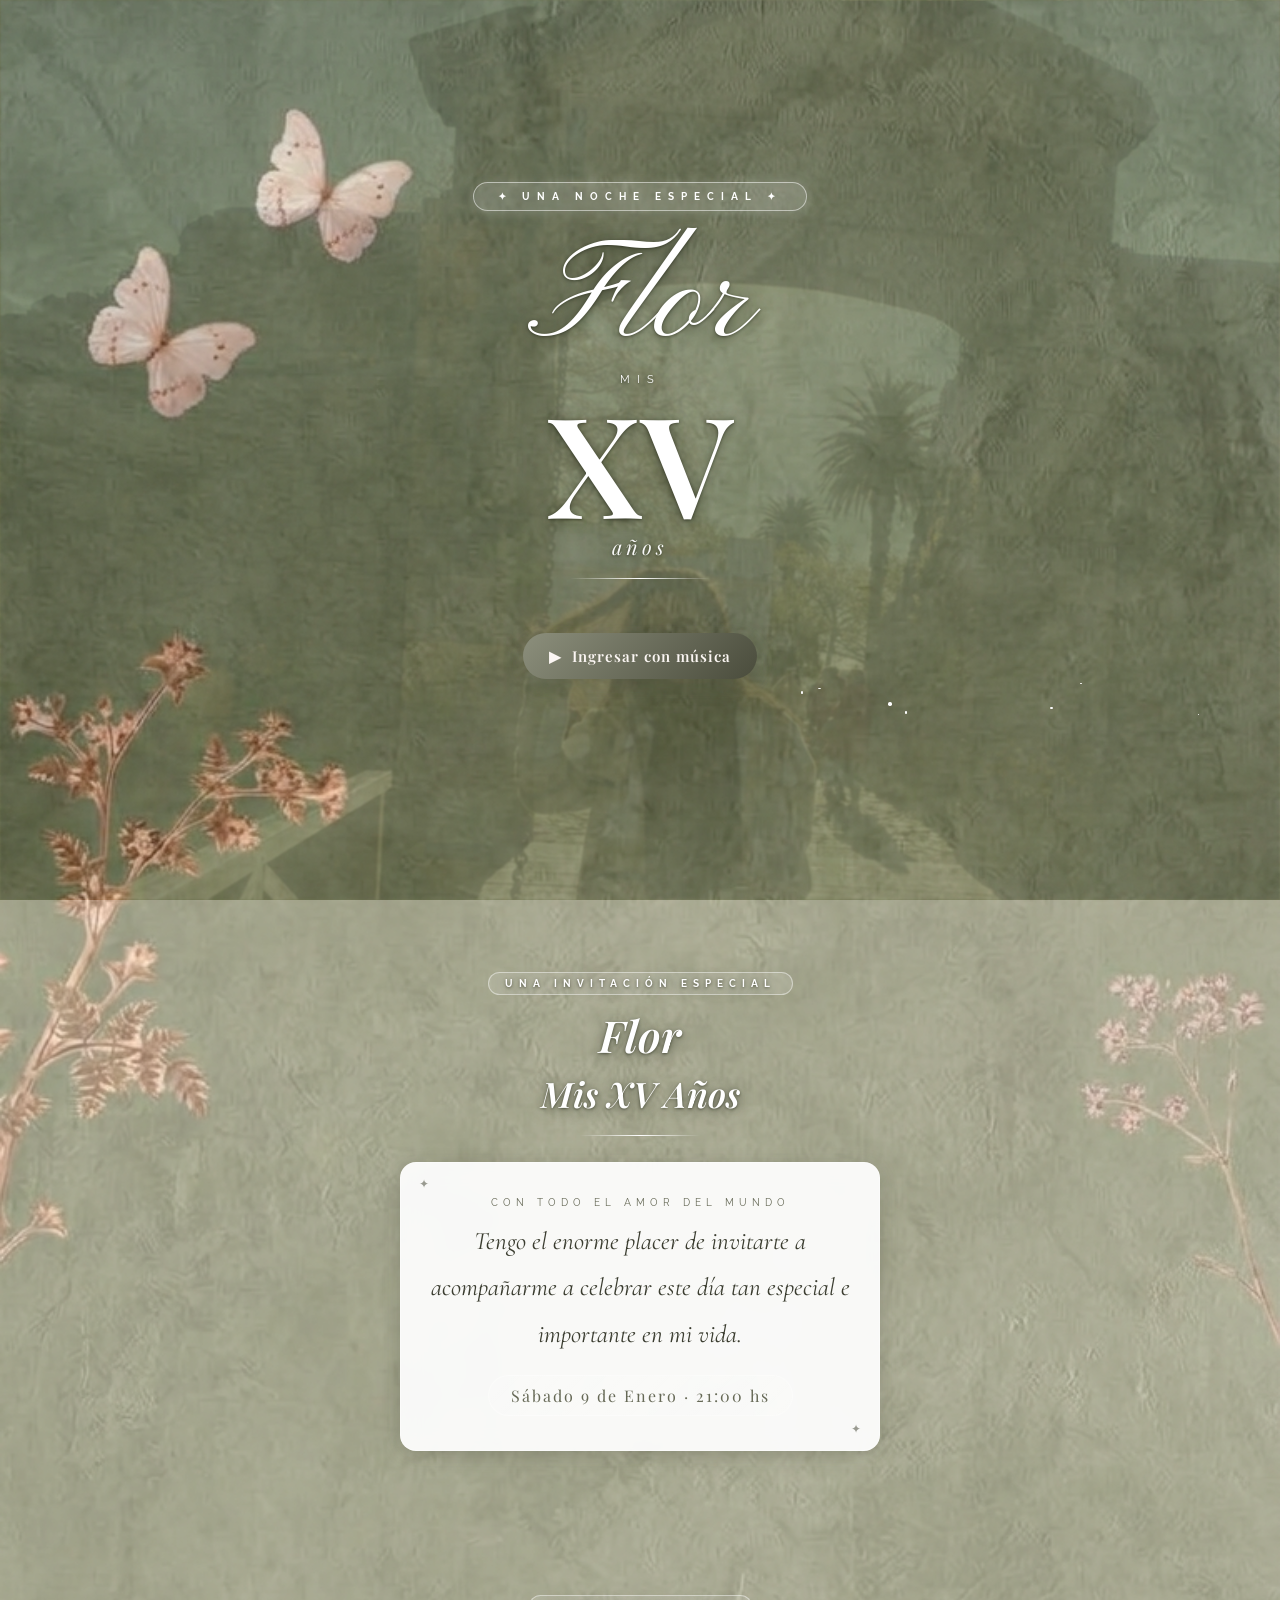
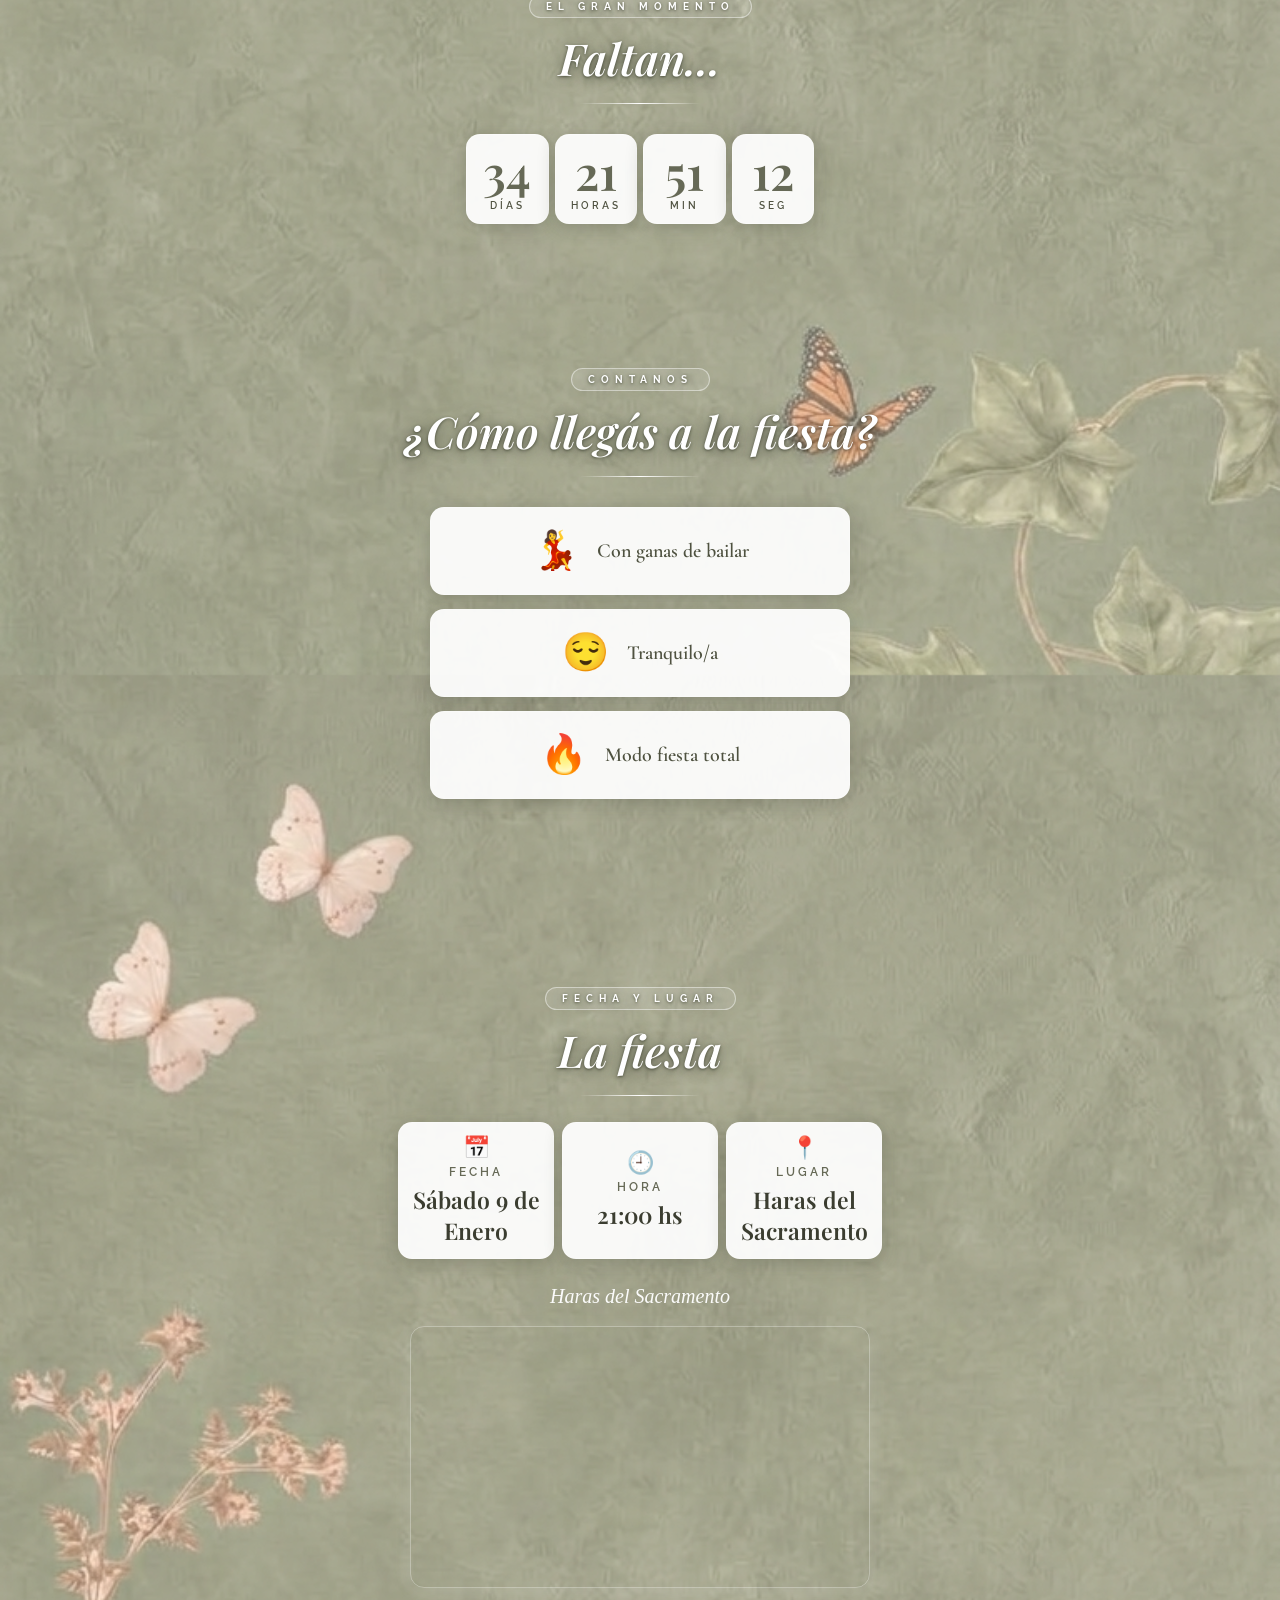
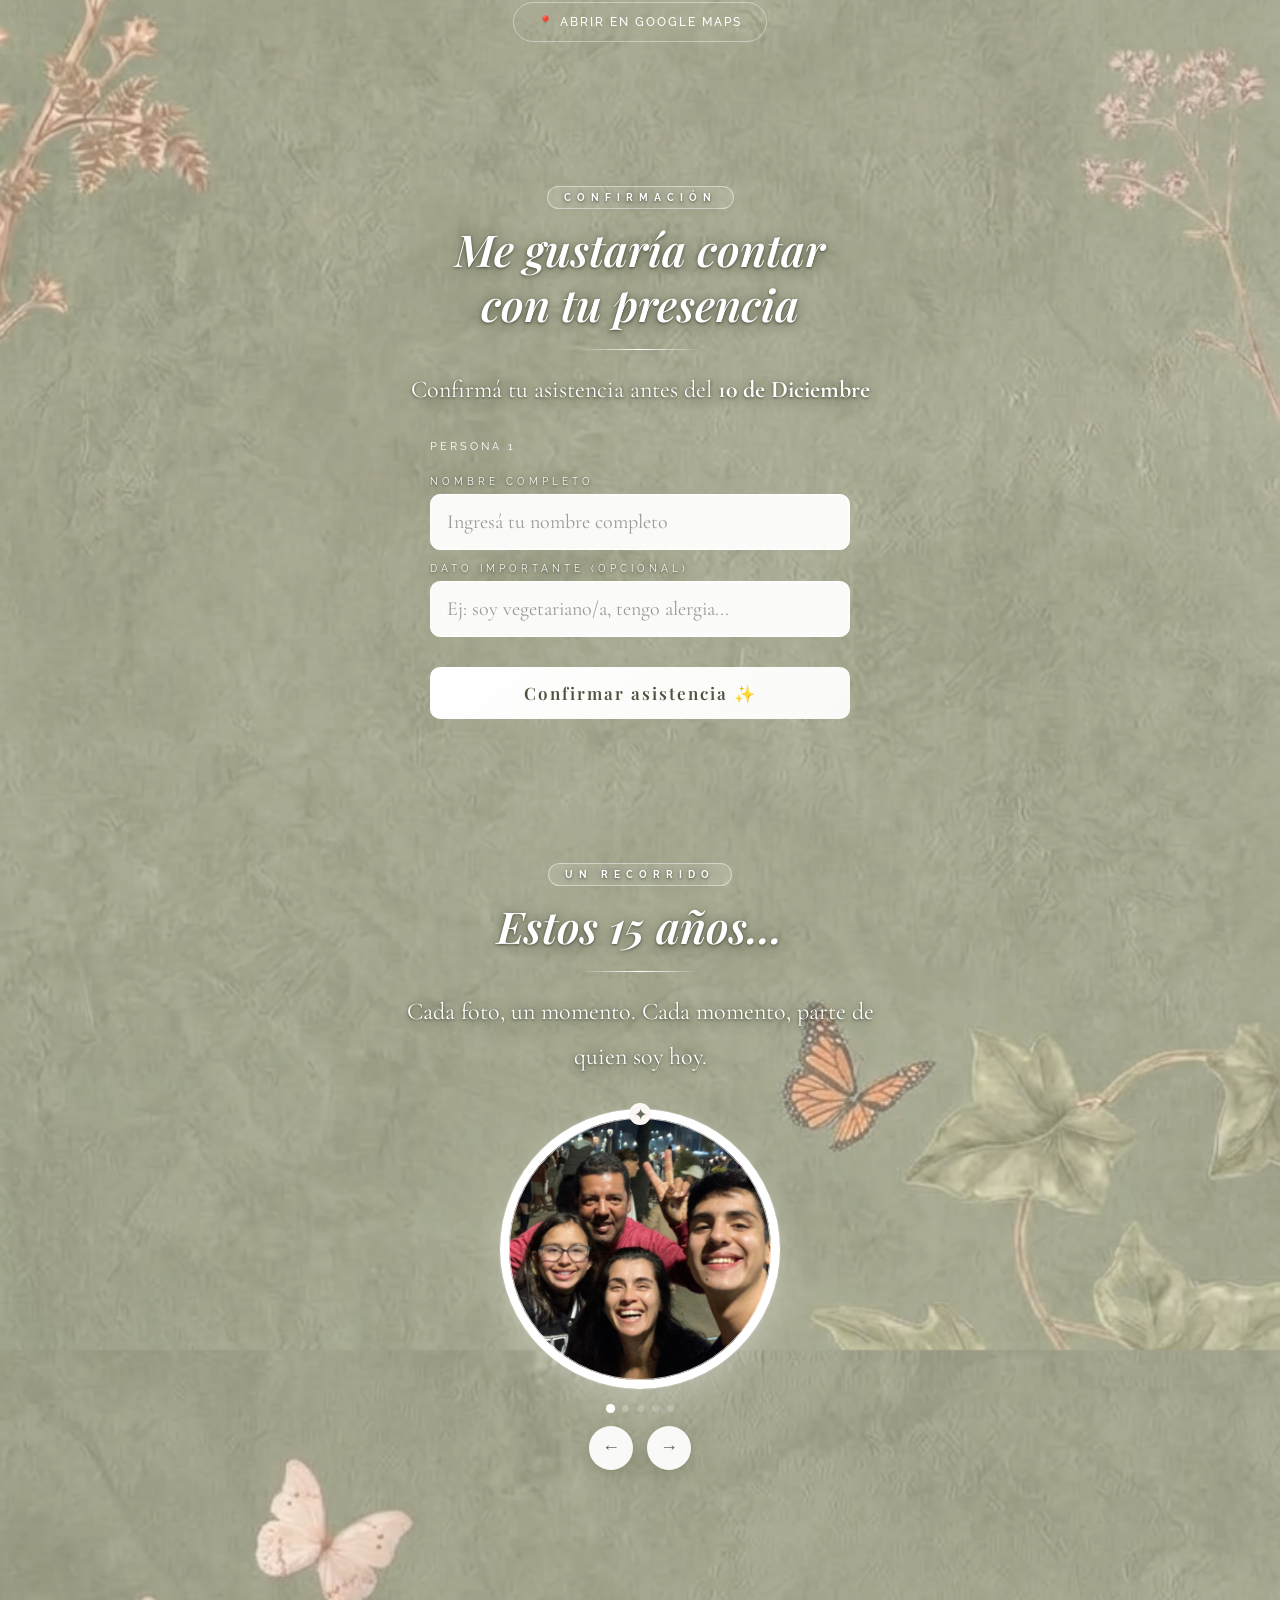
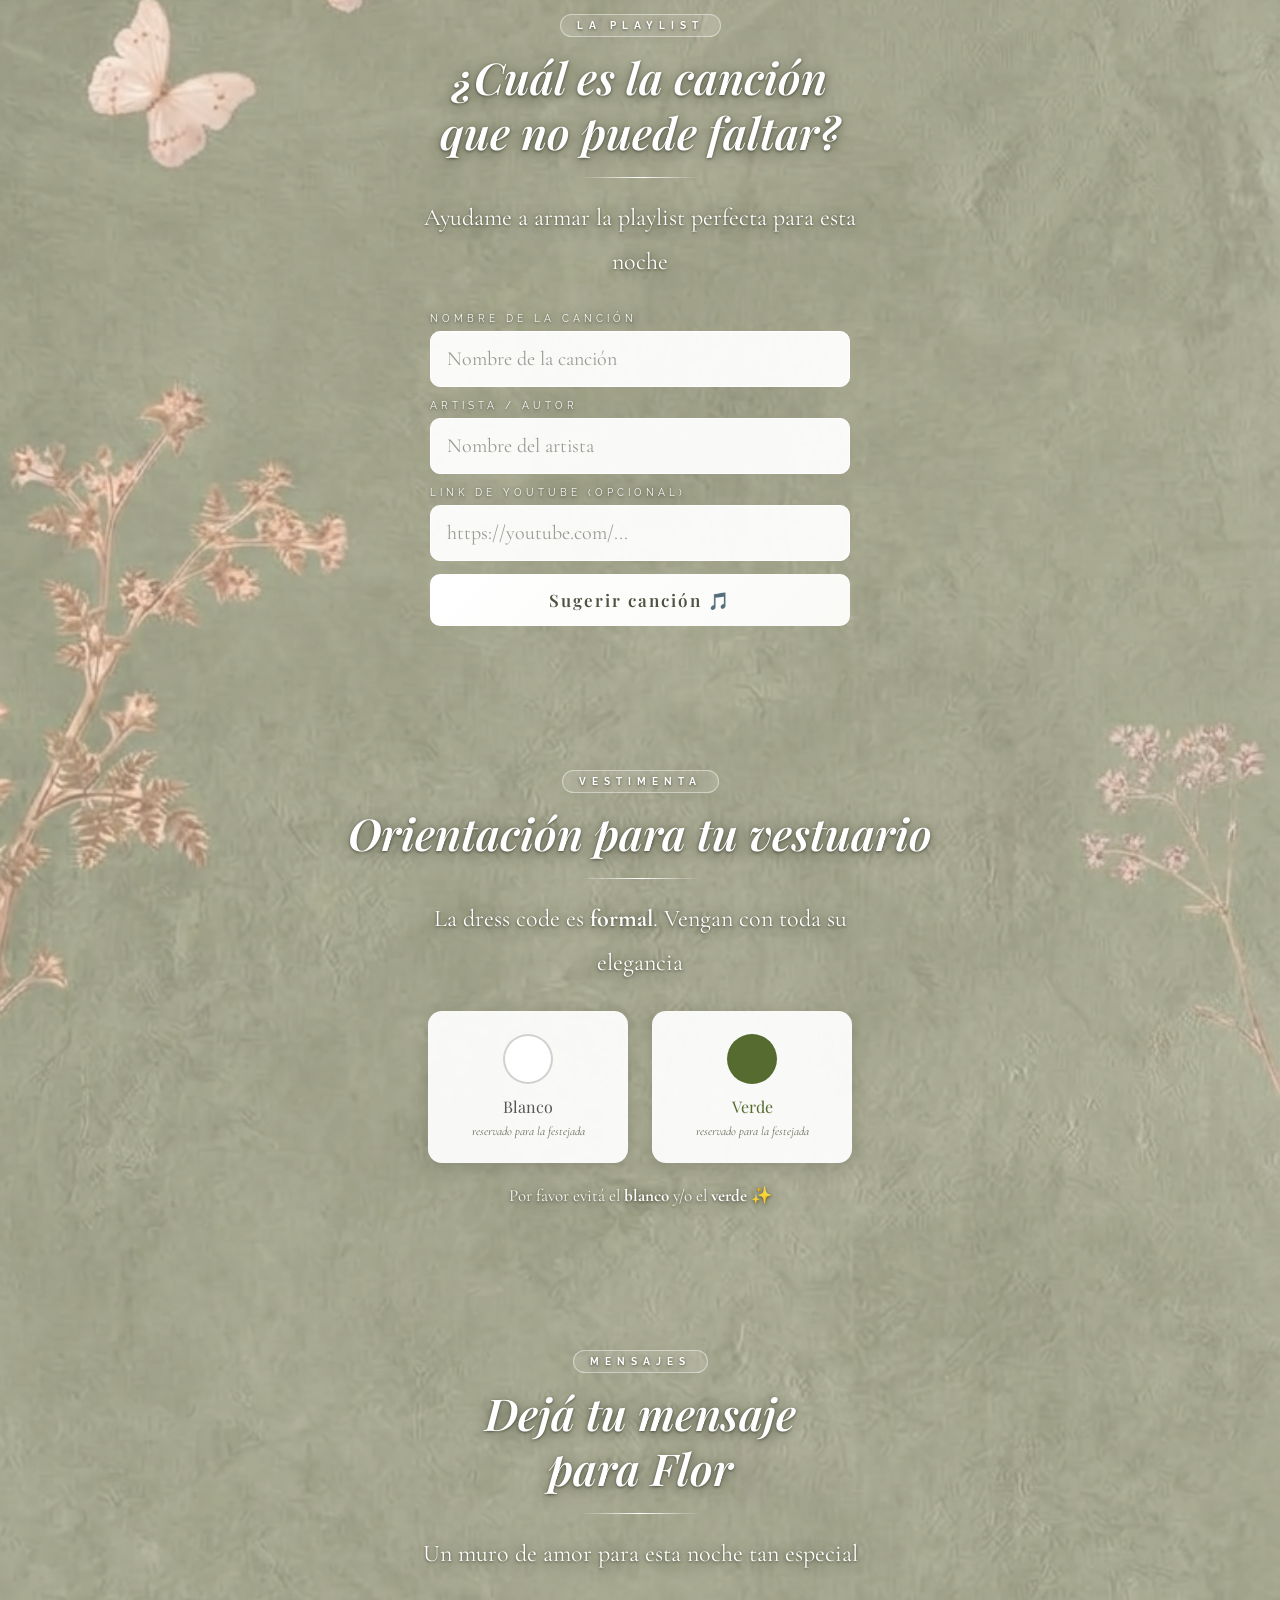
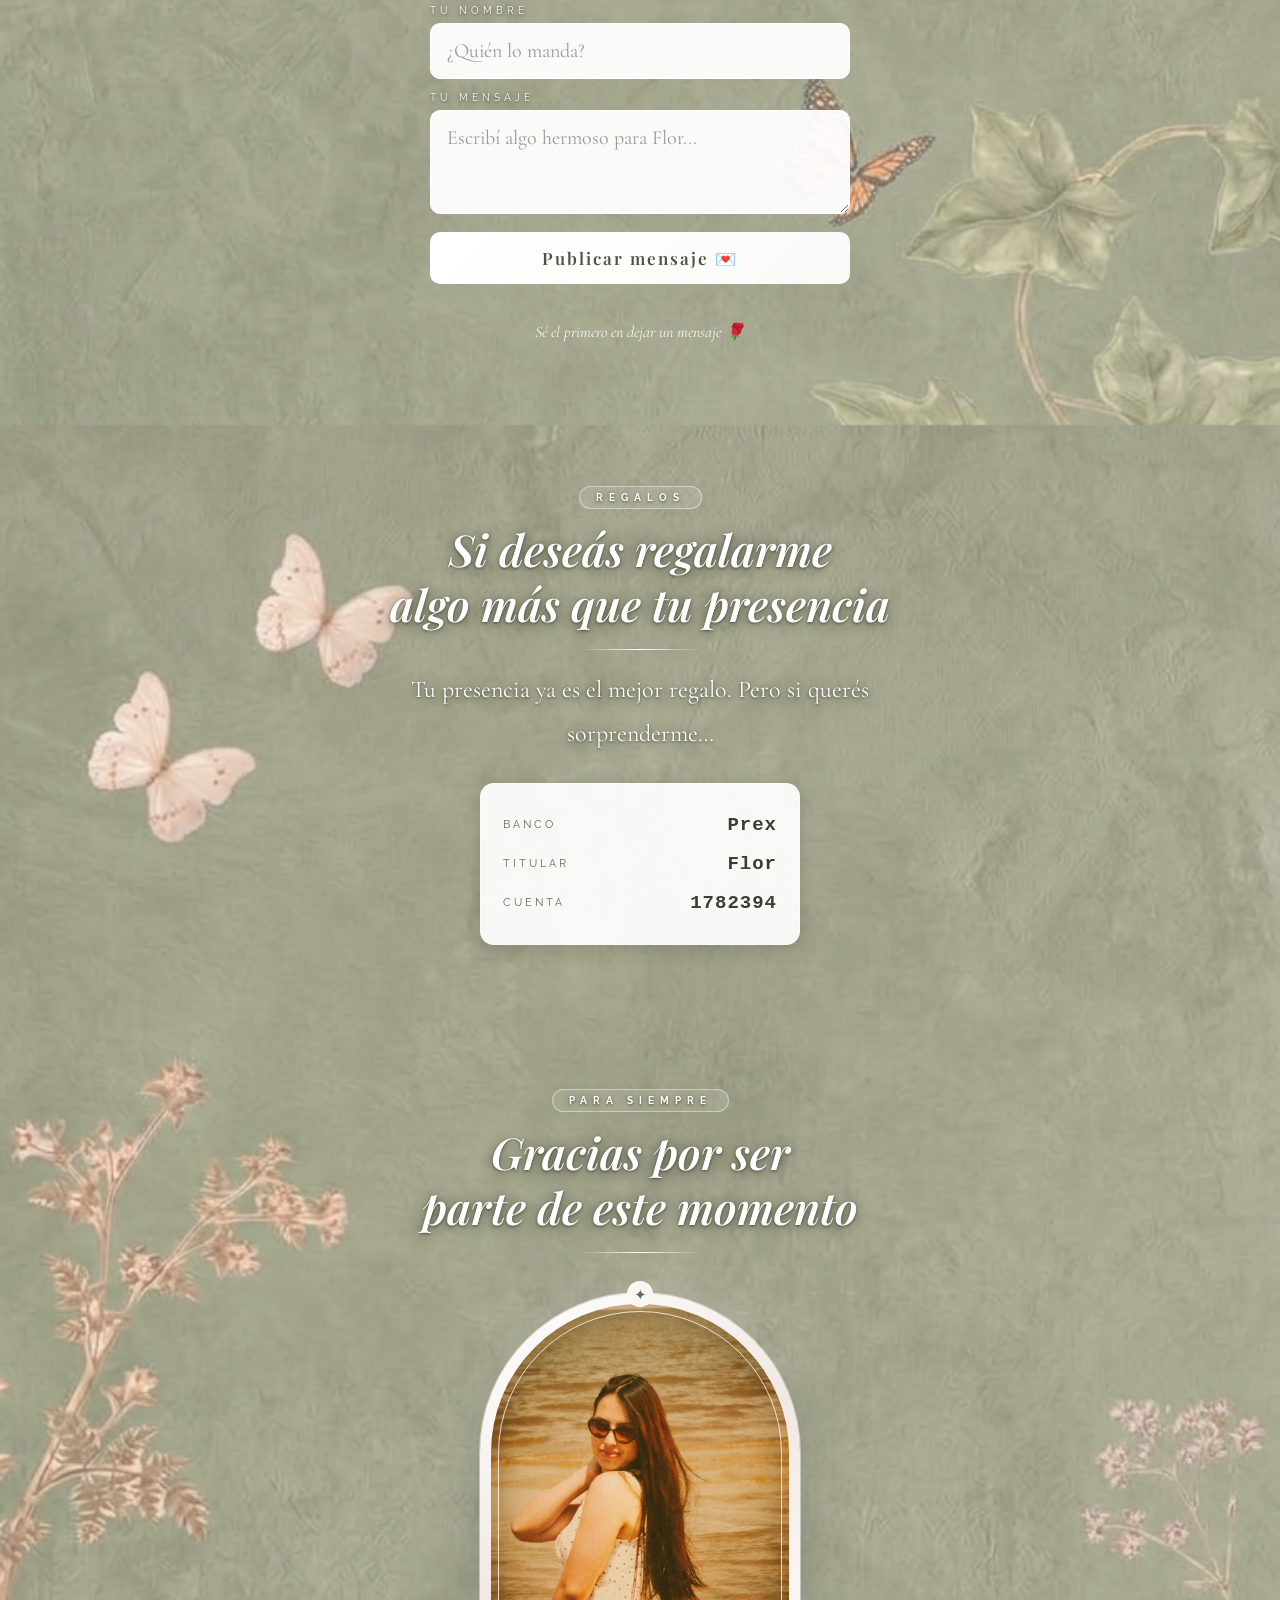
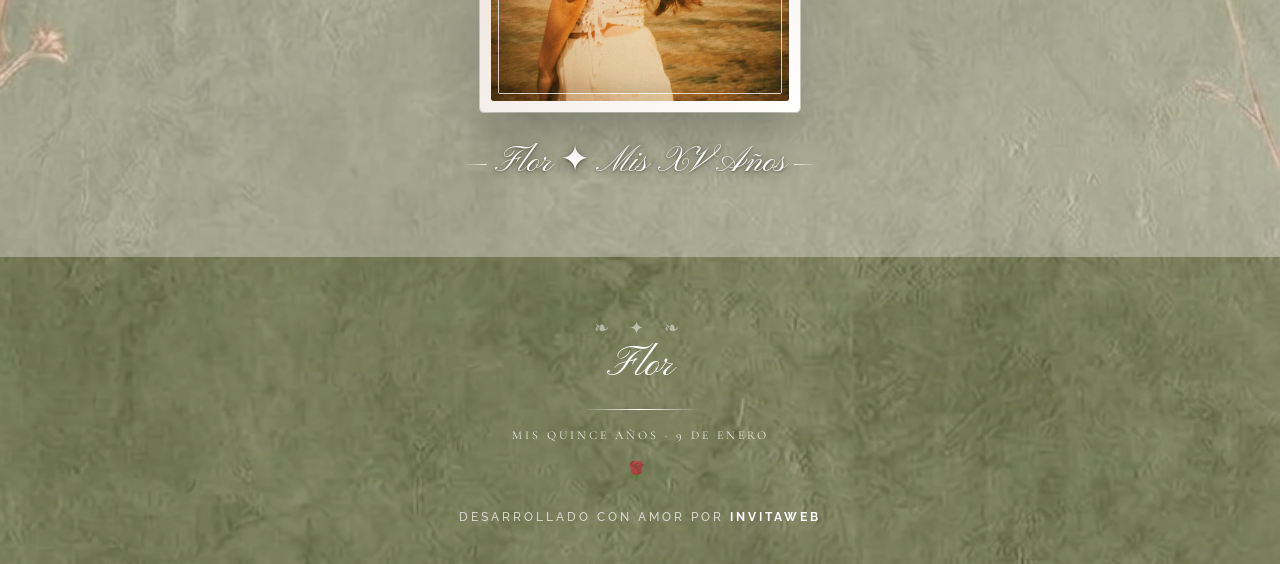
==== commit a6f4357a: "Update invitacion.html" ====
--- a/invitacion.html
+++ b/invitacion.html
@@ -128,7 +128,6 @@
   <div class="party-burst" id="party-burst"></div>
   <button class="btn-gold" id="rsvp-btn" onclick="submitRSVP()">Confirmar asistencia ✨</button>
 </div>
-<button class="btn-add-person" id="btn-add-person" onclick="addRSVPPerson()">✦ Agregar otra persona</button>
 <div class="progress-wrap" id="rsvp-progress-wrap">
   <div class="progress-bar" id="rsvp-progress-bar"></div>
 </div>
@@ -147,7 +146,6 @@
 <div id="rsvp-add-more" style="display:none;max-width:420px;margin:20px auto 0;">
   <div id="rsvp-extra-container"></div>
   <div style="display:flex;gap:10px;flex-direction:column;margin-top:10px;">
-    <button class="btn-add-person" onclick="addExtraPerson()">✦ Agregar otra persona</button>
     <button class="btn-gold" id="rsvp-extra-btn" onclick="submitExtra()">Confirmar ✨</button>
     <p class="sheet-loading" id="rsvp-extra-loading">Enviando...</p>
   </div>
--- a/styles.css
+++ b/styles.css
@@ -349,13 +349,13 @@
   object-fit:cover;object-position:center top;
 }
 .closing-caption{
-  margin-top:26px;text-align:center;
-  font-family:'Pinyon Script',cursive;font-size:clamp(30px,8vw,38px);
+  margin-top:26px;text-align:center;white-space:nowrap;
+  font-family:'Pinyon Script',cursive;font-size:clamp(26px,7vw,36px);
   color:#fff;
 }
 .closing-caption::before,.closing-caption::after{
-  content:'';display:inline-block;width:34px;height:1px;vertical-align:middle;
-  background:linear-gradient(90deg,transparent,rgba(255,255,255,.85));margin:0 12px;
+  content:'';display:inline-block;width:22px;height:1px;vertical-align:middle;
+  background:linear-gradient(90deg,transparent,rgba(255,255,255,.85));margin:0 8px;
 }
 .closing-caption::after{transform:scaleX(-1);}
 
